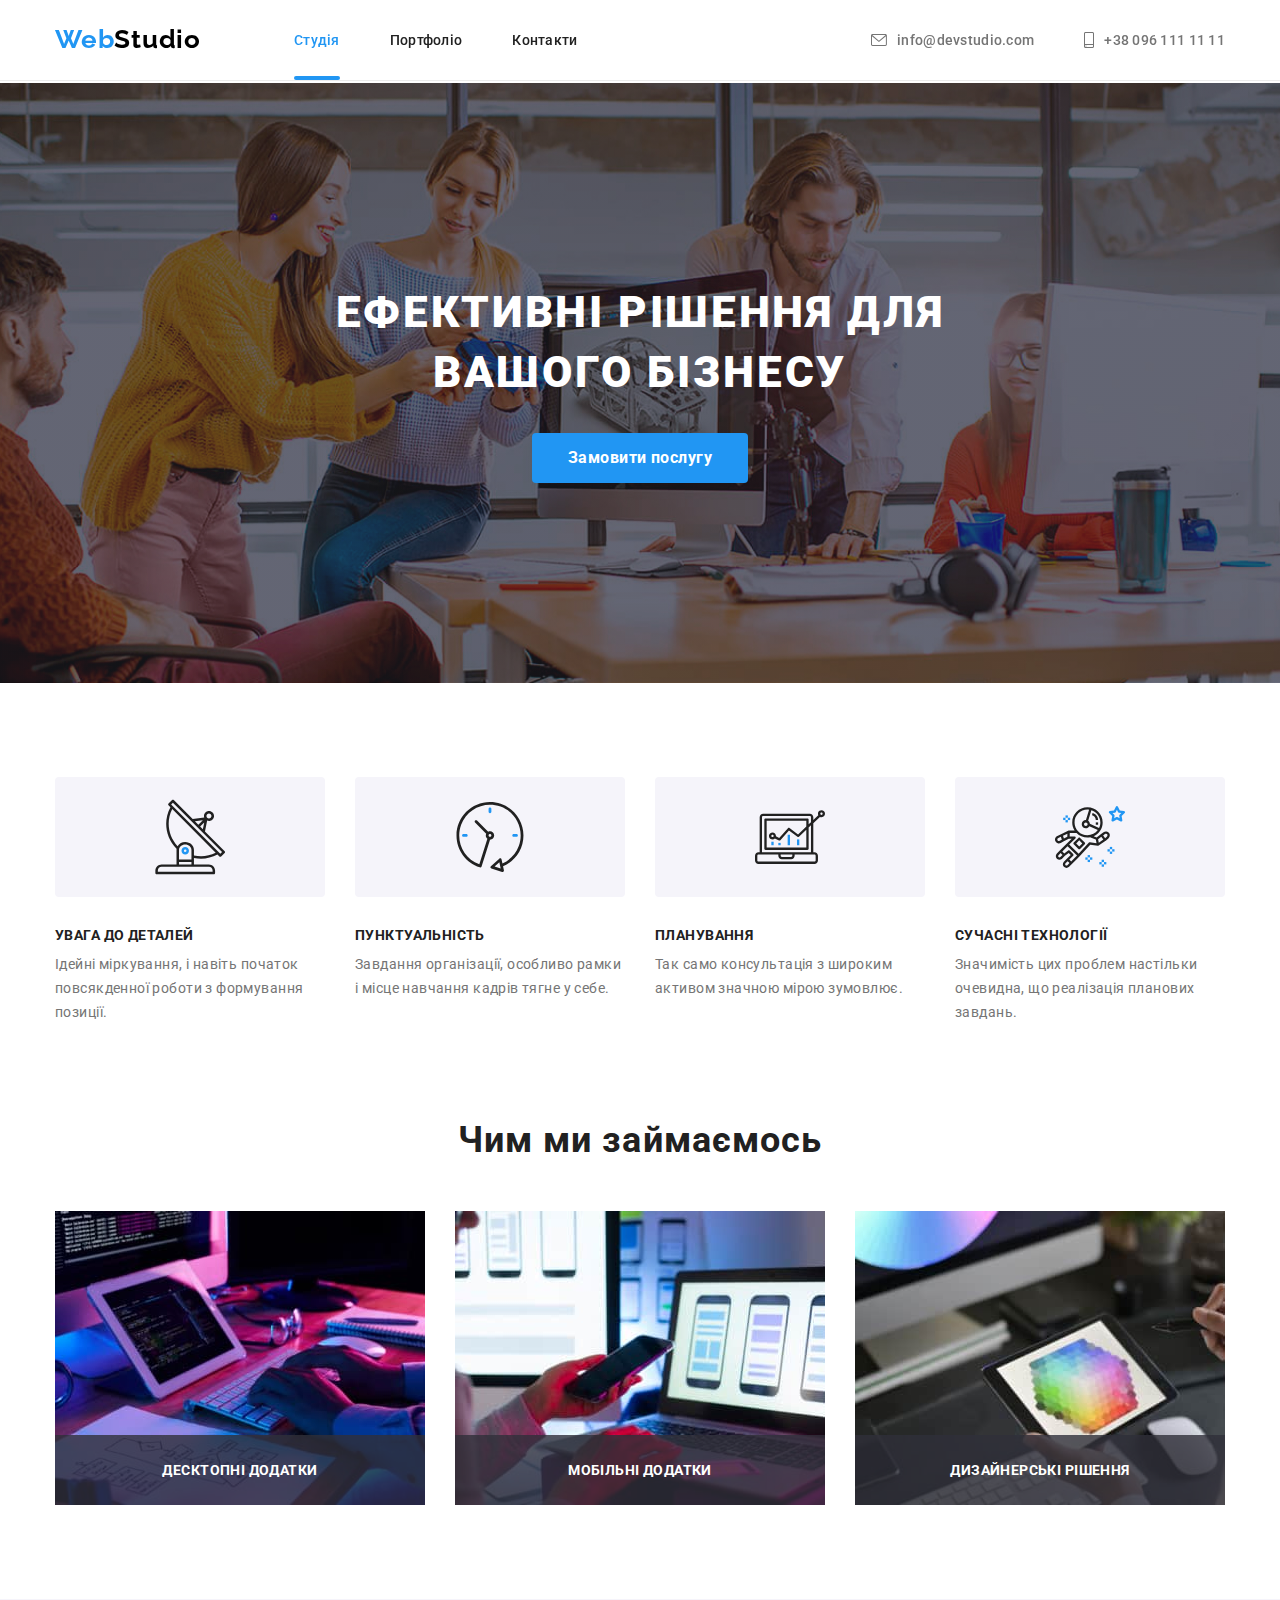
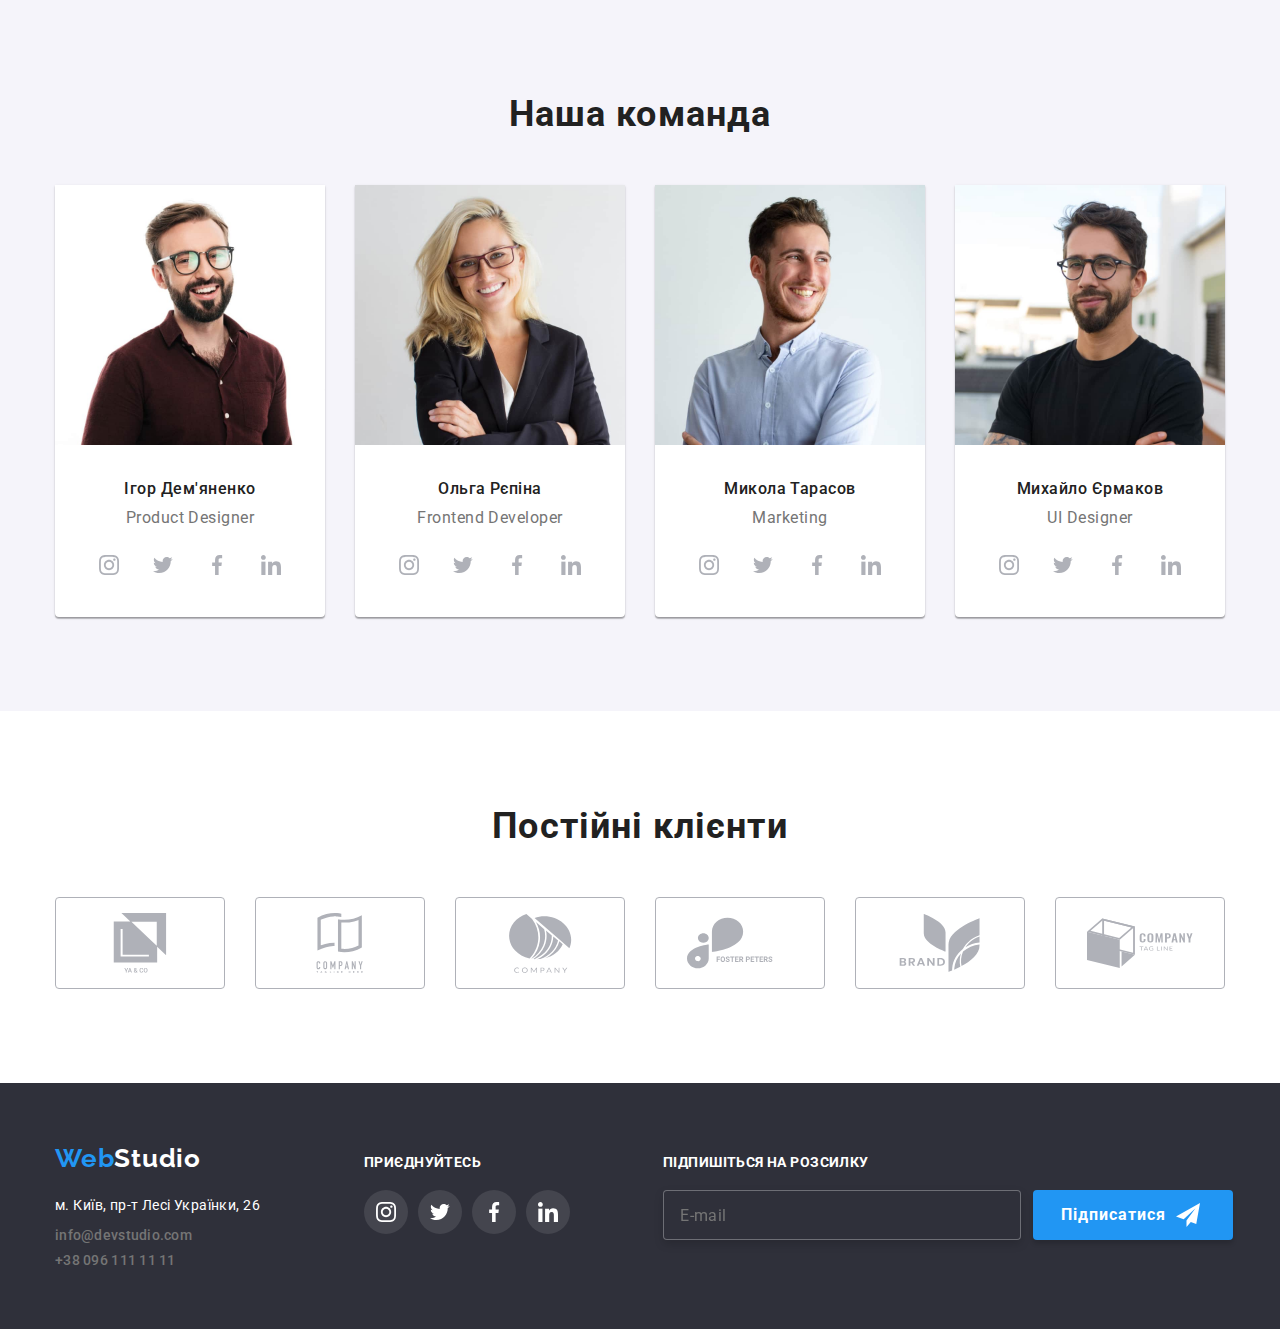
==== index.html @ fb77cdce "upd" ====
<!DOCTYPE html>
<html lang="en">
  <head>
    <meta charset="UTF-8" />
    <meta http-equiv="X-UA-Compatible" content="IE=edge" />
    <meta name="viewport" content="width=device-width, initial-scale=1.0" />
    <title>Студія</title>
    <link
      href="https://fonts.googleapis.com/css2?family=Raleway:wght@700&family=Roboto:wght@400;500;700;900&display=swap"
      rel="stylesheet"
    />
    <link
      rel="stylesheet"
      href="https://cdnjs.cloudflare.com/ajax/libs/modern-normalize/1.1.0/modern-normalize.min.css"
    />
    <link href="./css/main.min.css" rel="stylesheet" type="text/css" />
    <link href="./css/styles.css" rel="stylesheet" type="text/css" />
  </head>
  <body>
    <header class="head-border" data-header>
      <div class="container header">
        <nav class="nav ">
          <a href="" class="site-logo"
            >Web<span class="studio-header">Studio</span></a
          >
          <ul class="nav list">
            <li><a href="./index.html" class="link current">Студія</a></li>
            <li><a href="./portfolio.html" class="link">Портфоліо</a></li>
            <li><a href="" class="link">Контакти</a></li>
          </ul>
        </nav>
        <ul class="auth-nav">
          <li class="item">
            <a href="mailto:info@devstudio.com" class="contact top-contact"
              ><svg class="mail-icon">
                <use href="./images/symbol-defs.svg#icon-envelope"></use>
              </svg>
              <span contsct-text>info@devstudio.com</span>
            </a>
          </li>
          <li class="item">
            <a href="tel:+380961111111" class="contact top-contact">
              <svg class="tel-icon">
                <use href="./images/symbol-defs.svg#icon-smartphone"></use>
              </svg>
              <span class="contact-text">+38 096 111 11 11</span>
            </a>
          </li>
        </ul>
        <button
            class="menu-toggle js-open-menu"
            aria-label="Перемикач мобільного меню"
            aria-expanded="false"
            aria-controls="menu-container"
          >
            <svg width="40" height="40">
              <use
                class="mobile-menu"
                href="./images/icon.svg#menu-open-btn"
              ></use>
            </svg>
          </button>
      </div>
    </header>
    <main>
      <section class="hero section">
        <div>
          <h1 class="hero-title">Ефективні рішення для вашого бізнесу</h1>
          <div class="btn">
            <button type="button" class="hero-btn button" data-modal-open>
              Замовити послугу
            </button>
          </div>
        </div>
      </section>
      <section class="about section">
        <div class="container">
          <ul class="about-list list">
            <li class="li-width">
              <div class="work-div">
                <svg class="work-icon" width="70">
                  <use href="./images/symbol-defs.svg#icon-antenna"></use>
                </svg>
              </div>
              <h3 class="about-header">УВАГА ДО ДЕТАЛЕЙ</h3>
              <p>
                Ідейні міркування, і навіть початок повсякденної роботи з
                формування позиції.
              </p>
            </li>
            <li class="li-width">
              <div class="work-div">
                <svg class="work-icon" width="70">
                  <use href="./images/symbol-defs.svg#icon-clock-1"></use>
                </svg>
              </div>
              <h3 class="about-header">ПУНКТУАЛЬНІСТЬ</h3>
              <p>
                Завдання організації, особливо рамки і місце навчання кадрів
                тягне у себе.
              </p>
            </li>
            <li class="li-width">
              <div class="work-div">
                <svg class="work-icon" width="70">
                  <use href="./images/symbol-defs.svg#icon-diagram-1"></use>
                </svg>
              </div>
              <h3 class="about-header">ПЛАНУВАННЯ</h3>
              <p>
                Так само консультація з широким активом значною мірою зумовлює.
              </p>
            </li>
            <li class="li-width">
              <div class="work-div">
                <svg class="work-icon" width="70">
                  <use href="./images/symbol-defs.svg#icon-astronaut-1"></use>
                </svg>
              </div>
              <h3 class="about-header">СУЧАСНІ ТЕХНОЛОГІЇ</h3>
              <p>
                Значимість цих проблем настільки очевидна, що реалізація
                планових завдань.
              </p>
            </li>
          </ul>
        </div>
      </section>
      <section class=" section min-section ">
        <div class="container">
          <h2 class="work-header">Чим ми займаємось</h2>
          <ul class="work-list list">
            <li>
              <div class="image">
                <img
                  width="370px"
                  height="294px"
                  src="./images/img.jpg"
                  alt="ЧимЗаймаємось1"
                />

                <div class="image-text">
                  <p class="text-image">Десктопні додатки</p>
                </div>
              </div>
            </li>
            <li>
              <div class="image">
                <img
                  width="370px"
                  height="294px"
                  src="./images/img1.jpg"
                  alt="ЧимЗаймаємось2"
                />
                <div class="image-text">
                  <p class="text-image">Мобільні додатки</p>
                </div>
              </div>
            </li>
            <li>
              <div class="image">
                <img
                  width="370px"
                  height="294px"
                  src="./images/img2.jpg"
                  alt="Чимзаймаємось3"
                />
                <div class="image-text">
                  <p class="text-image">Дизайнерські рішення</p>
                </div>
              </div>
            </li>
          </ul>
        </div>
      </section>
      <section class="team section">
        <div class="container">
          <h2 class="work-header">Наша команда</h2>
          <ul class="team-list list">
            <li class="team-item">
              <img
                width="270px"
                height="260px"
                src="./images/img3.jpg"
                alt="Ігор Дем'яненко"
              />
              <div class="team-text">
                <h3 class="name-header">Ігор Дем'яненко</h3>
                <p>Product Designer</p>
                <ul class="social-list">
                  <li class="social-item">
                    <a
                      class="social-link link"
                      href="https://www.instagram.com"
                      target="_blank"
                      rel="nofollow noopener noreferrer"
                      aria-label="instagram icon"
                    >
                      <svg class="social-icon">
                        <use
                          href="./images/symbol-defs.svg#icon-instagram-2"
                        ></use>
                      </svg>
                    </a>
                  </li>
                  <li class="social-item">
                    <a
                      class="social-link link"
                      href="https://twitter.com"
                      target="_blank"
                      rel="nofollow noopener noreferrer"
                      aria-label="twitter icon"
                    >
                      <svg class="social-icon">
                        <use href="./images/symbol-defs.svg#icon-twitter"></use>
                      </svg>
                    </a>
                  </li>
                  <li class="social-item">
                    <a
                      class="social-link link"
                      href="https://www.facebook.com"
                      target="_blank"
                      rel="nofollow noopener noreferrer"
                      aria-label="facebook icon"
                    >
                      <svg class="social-icon">
                        <use
                          href="./images/symbol-defs.svg#icon-facebook-1"
                        ></use>
                      </svg>
                    </a>
                  </li>
                  <li class="social-item">
                    <a
                      class="social-link link"
                      href="https://www.linkedin.com"
                      target="_blank"
                      rel="nofollow noopener noreferrer"
                      aria-label="linkedin icon"
                    >
                      <svg class="social-icon">
                        <use
                          href="./images/symbol-defs.svg#icon-linkedin-1"
                        ></use>
                      </svg>
                    </a>
                  </li>
                </ul>
              </div>
            </li>
            <li class="team-item">
              <img
                width="270px"
                height="260px"
                src="./images/img4.jpg"
                alt="Ольга Рєпіна"
              />
              <div class="team-text">
                <h3 class="name-header">Ольга Рєпіна</h3>
                <p>Frontend Developer</p>
                <ul class="social-list">
                  <li class="social-item">
                    <a
                      class="social-link link"
                      href="https://www.instagram.com"
                      target="_blank"
                      rel="nofollow noopener noreferrer"
                      aria-label="instagram icon"
                    >
                      <svg class="social-icon">
                        <use
                          href="./images/symbol-defs.svg#icon-instagram-2"
                        ></use>
                      </svg>
                    </a>
                  </li>
                  <li class="social-item">
                    <a
                      class="social-link link"
                      href="https://twitter.com"
                      target="_blank"
                      rel="nofollow noopener noreferrer"
                      aria-label="twitter icon"
                    >
                      <svg class="social-icon">
                        <use href="./images/symbol-defs.svg#icon-twitter"></use>
                      </svg>
                    </a>
                  </li>
                  <li class="social-item">
                    <a
                      class="social-link link"
                      href="https://www.facebook.com"
                      target="_blank"
                      rel="nofollow noopener noreferrer"
                      aria-label="facebook icon"
                    >
                      <svg class="social-icon">
                        <use
                          href="./images/symbol-defs.svg#icon-facebook-1"
                        ></use>
                      </svg>
                    </a>
                  </li>
                  <li class="social-item">
                    <a
                      class="social-link link"
                      href="https://www.linkedin.com"
                      target="_blank"
                      rel="nofollow noopener noreferrer"
                      aria-label="linkedin icon"
                    >
                      <svg class="social-icon">
                        <use
                          href="./images/symbol-defs.svg#icon-linkedin-1"
                        ></use>
                      </svg>
                    </a>
                  </li>
                </ul>
              </div>
            </li>
            <li class="team-item">
              <img
                width="270px"
                height="260px"
                src="./images/img5.jpg"
                alt="Микола Тарасов"
              />
              <div class="team-text">
                <h3 class="name-header">Микола Тарасов</h3>
                <p>Marketing</p>
                <ul class="social-list">
                  <li class="social-item">
                    <a
                      class="social-link link"
                      href="https://www.instagram.com"
                      target="_blank"
                      rel="nofollow noopener noreferrer"
                      aria-label="instagram icon"
                    >
                      <svg class="social-icon">
                        <use
                          href="./images/symbol-defs.svg#icon-instagram-2"
                        ></use>
                      </svg>
                    </a>
                  </li>
                  <li class="social-item">
                    <a
                      class="social-link link"
                      href="https://twitter.com"
                      target="_blank"
                      rel="nofollow noopener noreferrer"
                      aria-label="twitter icon"
                    >
                      <svg class="social-icon">
                        <use href="./images/symbol-defs.svg#icon-twitter"></use>
                      </svg>
                    </a>
                  </li>
                  <li class="social-item">
                    <a
                      class="social-link link"
                      href="https://www.facebook.com"
                      target="_blank"
                      rel="nofollow noopener noreferrer"
                      aria-label="facebook icon"
                    >
                      <svg class="social-icon">
                        <use
                          href="./images/symbol-defs.svg#icon-facebook-1"
                        ></use>
                      </svg>
                    </a>
                  </li>
                  <li class="social-item">
                    <a
                      class="social-link link"
                      href="https://www.linkedin.com"
                      target="_blank"
                      rel="nofollow noopener noreferrer"
                      aria-label="linkedin icon"
                    >
                      <svg class="social-icon">
                        <use
                          href="./images/symbol-defs.svg#icon-linkedin-1"
                        ></use>
                      </svg>
                    </a>
                  </li>
                </ul>
              </div>
            </li>
            <li class="team-item">
              <img
                width="270px"
                height="260px"
                src="./images/img6.jpg"
                alt="Михайло Єрмаков"
              />
              <div class="team-text">
                <h3 class="name-header">Михайло Єрмаков</h3>
                <p>UI Designer</p>
                <ul class="social-list">
                  <li class="social-item">
                    <a
                      class="social-link link"
                      href="https://www.instagram.com"
                      target="_blank"
                      rel="nofollow noopener noreferrer"
                      aria-label="instagram icon"
                    >
                      <svg class="social-icon">
                        <use
                          href="./images/symbol-defs.svg#icon-instagram-2"
                        ></use>
                      </svg>
                    </a>
                  </li>
                  <li class="social-item">
                    <a
                      class="social-link link"
                      href="https://twitter.com"
                      target="_blank"
                      rel="nofollow noopener noreferrer"
                      aria-label="twitter icon"
                    >
                      <svg class="social-icon">
                        <use href="./images/symbol-defs.svg#icon-twitter"></use>
                      </svg>
                    </a>
                  </li>
                  <li class="social-item">
                    <a
                      class="social-link link"
                      href="https://www.facebook.com"
                      target="_blank"
                      rel="nofollow noopener noreferrer"
                      aria-label="facebook icon"
                    >
                      <svg class="social-icon">
                        <use
                          href="./images/symbol-defs.svg#icon-facebook-1"
                        ></use>
                      </svg>
                    </a>
                  </li>
                  <li class="social-item">
                    <a
                      class="social-link link"
                      href="https://www.linkedin.com"
                      target="_blank"
                      rel="nofollow noopener noreferrer"
                      aria-label="linkedin icon"
                    >
                      <svg class="social-icon">
                        <use
                          href="./images/symbol-defs.svg#icon-linkedin-1"
                        ></use>
                      </svg>
                    </a>
                  </li>
                </ul>
              </div>
            </li>
          </ul>
        </div>
      </section>
      <section class="section">
        <div class="container">
          <h3 class="client-header">Постійні клієнти</h3>
          <ul class="client-list list">
            <li class="client-item">
              <a class="client-link" href="">
                <svg class="client-icon">
                  <use href="./images/symbol-defs.svg#icon-company1"></use>
                </svg>
              </a>
            </li>
            <li class="client-item">
              <a class="client-link" href="">
                <svg class="client-icon">
                  <use href="./images/symbol-defs.svg#icon-company2"></use>
                </svg>
              </a>
            </li>
            <li class="client-item">
              <a class="client-link" href="">
                <svg class="client-icon">
                  <use href="./images/symbol-defs.svg#icon-company3"></use>
                </svg>
              </a>
            </li>
            <li class="client-item">
              <a class="client-link" href="">
                <svg class="client-icon">
                  <use href="./images/symbol-defs.svg#icon-company4"></use>
                </svg>
              </a>
            </li>
            <li class="client-item">
              <a class="client-link" href="">
                <svg class="client-icon">
                  <use href="./images/symbol-defs.svg#icon-company5"></use>
                </svg>
              </a>
            </li>
            <li class="client-item">
              <a class="client-link" href="">
                <svg class="client-icon">
                  <use href="./images/symbol-defs.svg#icon-company6"></use>
                </svg>
              </a>
            </li>
          </ul>
        </div>
      </section>
    </main>
    <footer class="footer">
      <div class="container footer-divs">
        <div class="div1">
          <a href="" class="logo-footer site-logo"
            >Web<span class="studio-footer">Studio</span></a
          >
          <address class="addres-fotter address">
            м. Київ, пр-т Лесі Українки, 26
          </address>
          <a
            href="mailto:info@devstudio.com"
            class="mail contact-footer contact"
            >info@devstudio.com</a
          >
          <a href="tel:+380961111111" class="contact-footer contact"
            >+38 096 111 11 11</a
          >
        </div>
        <div class="div2">
          <h4 class="footer-header">Приєднуйтесь</h4>
          <ul class="social-list">
            <li class="social-item">
              <a
                class="social-link foot-link link"
                href="https://www.instagram.com"
                target="_blank"
                rel="nofollow noopener noreferrer"
                aria-label="instagram icon"
              >
                <svg class="social-icon foot-icon">
                  <use href="./images/symbol-defs.svg#icon-instagram-2"></use>
                </svg>
              </a>
            </li>
            <li class="social-item">
              <a
                class="social-link foot-link link"
                href="https://twitter.com"
                target="_blank"
                rel="nofollow noopener noreferrer"
                aria-label="twitter icon"
              >
                <svg class="social-icon foot-icon">
                  <use href="./images/symbol-defs.svg#icon-twitter"></use>
                </svg>
              </a>
            </li>
            <li class="social-item">
              <a
                class="social-link foot-link link"
                href="https://www.facebook.com"
                target="_blank"
                rel="nofollow noopener noreferrer"
                aria-label="facebook icon"
              >
                <svg class="social-icon foot-icon">
                  <use href="./images/symbol-defs.svg#icon-facebook-1"></use>
                </svg>
              </a>
            </li>
            <li class="social-item">
              <a
                class="social-link foot-link link"
                href="https://www.linkedin.com"
                target="_blank"
                rel="nofollow noopener noreferrer"
                aria-label="linkedin icon"
              >
                <svg class="social-icon foot-icon">
                  <use href="./images/symbol-defs.svg#icon-linkedin-1"></use>
                </svg>
              </a>
            </li>
          </ul>
        </div>
        <div class="subscribe">
          <h4 class="form-header">Підпишіться на розсилку</h4>
          <form class="form">
            <input type="text" class="input-footer" placeholder="E-mail" />
            <button type="submit" class="btn-submit">
              Підписатися
              <svg class="telegram" width="24" height="24">
                <use href="./images/symbol-defs.svg#icon-telegram"></use>
              </svg>
            </button>
          </form>
        </div>
      </div>
    </footer>
    <div class="backdrop is-hidden" data-modal>
      <div class="modal">
        <button class="button-close" data-modal-close>
          <svg class="icon-close" width="11" height="11">
            <use href="./images/symbol-defs.svg#icon-close-button"></use>
          </svg>
        </button>
        <p class="modal-title">Залиште свої дані, ми вам передзвонимо</p>
        <form class="modal-form">
          <div class="form-group">
            <label class="form-field">
              <span class="modal-span">Ім'я</span>
              <input type="name" class="form-input" />

              <svg class="modal-svg" width="12" height="12">
                <use href="./images/symbol-defs.svg#icon-name"></use>
              </svg>
            </label>
            <label class="form-field">
              <span class="modal-span">Телефон</span>
              <input class="form-input" type="tel" />

              <svg class="modal-svg" width="13" height="13">
                <use href="./images/symbol-defs.svg#icon-telephone"></use>
              </svg>
            </label>
            <label class="form-field">
              <span class="modal-span">Пошта</span>
              <input class="form-input" type="email" />

              <svg class="modal-svg" width="15" height="12">
                <use href="./images/symbol-defs.svg#icon-modal-mail"></use>
              </svg>
            </label>
            <label class="form-field" for="comment"
              ><span class="modal-span">Коментар</span></label
            >
            <textarea
              class="form-field-area"
              name="comment"
              id="comment"
              cols="30"
              rows="5"
              placeholder="Введіть текст"
            ></textarea>
          </div>

          <label class="checkbox" for="checkbox">
            <input
              class="form-checkbox"
              type="checkbox"
              name=""
              id="checkbox"
            />
            <svg class="form-checkbox-icon" width="16" height="15">
              <use
                class="unchecked"
                href="./images/symbol-defs.svg#icon-unchecked"
              ></use>
              <use
                class="checked"
                href="./images/symbol-defs.svg#icon-icon-check"
              ></use>
            </svg>

            <span class="form-input-text"
              >Погоджуюся з розсилкою та приймаю
              <a class="modal-link" href="">Умови договору</a></span
            ></label
          >

          <button class="button modal-btn" type="submit">Відправити</button>
        </form>
      </div>
      <div class="menu-container js-menu-container" id="menu-container">
        <button class="menu-toggle js-close-menu">
          <svg width="40" height="40">
            <use
              class="icon-cross"
              href="./images/icon.svg#menu-close-btn"
            ></use>
          </svg>
        </button>
        <div class="mob-menu-top">
          <ul class="mob-nav">
            <li class="mob-nav__item">
              <a
                href="./index.html"
                class="mob-nav__link mob-nav__link--current"
                >Студія
              </a>
            </li>
            <li class="mob-nav__item">
              <a href="./portfolio.html" class="mob-nav__link">Портфоліо</a>
            </li>
            <li class="mob-nav__item">
              <a href="" class="mob-nav__link">Контакти</a>
            </li>
          </ul>
        </div>
        <div class="mob-menu-bottom">
          <ul class="mob-contacts">
            <li class="mob-contacts__item">
              <a
                href="tel:+380961111111"
                class="mob-contacts__link mob-contacts__link--tel"
                >+38 096 111 11 11</a
              >
            </li>
            <li class="mob-contacts__item">
              <a
                href="mailto:info@devstudio.com"
                class="mob-contacts__link mob-contacts__link--email"
              >
                info@devstudio.com</a
              >
            </li>
          </ul>
          <ul class="mob-soc-list list">
            <li class="mob-soc-list__item">
              <a href="" class="mob-soc-list__link">Instagram</a>
            </li>
            <li class="mob-soc-list__item">
              <a href="" class="mob-soc-list__link">Twitter</a>
            </li>
            <li class="mob-soc-list__item">
              <a href="" class="mob-soc-list__link">Facebook</a>
            </li>
            <li class="mob-soc-list__item">
              <a href="" class="mob-soc-list__link">LinkedІn</a>
            </li>
          </ul>
        </div>
    </div>
    <script src="./js/mobile-menu.js"></script>
    <script src="./js/modal.js"></script>
    <script src="./js/header-scroll.js"></script>
  </body>
</html>
---- css/main.min.css ----
:root{--primary-text-color: #757575;--title-text-color: #212121;--accent-color: #2196f3;--primary-white-color: #ffffff;--secondary-bg-color: #f5f4fa}.no-transparency{background-color:rgba(47,48,58,.4);-webkit-backdrop-filter:blur(4px);backdrop-filter:blur(4px)}body{background-color:var(--primary-white-color);color:var(--primary-text-color);font-family:"Roboto","Arial",sans-serif;padding-top:83px}h1,h2,h3,h4,h5,h6,p{margin:0px}a{text-decoration:none}.list{list-style:none}h1{margin-top:0px}h2{color:var(--title-text-color);font-size:36px;line-height:1.17;text-align:center;letter-spacing:.03em}h3{color:var(--title-text-color);font-weight:700}ul{margin:0;padding:0;list-style:none}.li-width{width:270px}.container{margin-left:auto;margin-right:auto;padding-left:15px;padding-right:15px}@media screen and (min-width: 480px){.container{width:480px}}@media screen and (min-width: 768px){.container{width:768px}}@media screen and (min-width: 1200px){.container{width:1200px}}.section{padding-top:60px;padding-bottom:6px}@media screen and (min-width: 1200px){.section{padding-top:94px;padding-bottom:94px}}@media screen and (max-width: 767.8px){.min-section{display:none}}.button{cursor:pointer;font-weight:500;font-size:16px;line-height:1.63;text-align:center;letter-spacing:.03em;padding-left:22px;padding-right:22px;min-height:38px;border:0px;border-radius:4px;transition-property:background-color,color,box-shadow;transition-duration:250ms;transition-timing-function:cubic-bezier(0.4, 0, 0.2, 1)}.button:hover{font-weight:500;font-size:16px;line-height:1.83;text-align:center;letter-spacing:.03em;background-color:var(--accent-color);color:var(--primary-white-color);box-shadow:0px 4px 4px rgba(0,0,0,.15);border-radius:4px}.button:active{font-weight:500;font-size:16px;line-height:1.83;text-align:center;letter-spacing:.03em;background-color:var(--accent-color);color:var(--primary-white-color);box-shadow:0px 4px 4px rgba(0,0,0,.15);border-radius:4px}.btn-title{margin-left:32px;margin-right:32px}.btn-submit{border:none;margin-left:12px;width:200px;height:50px;background:#2196f3;box-shadow:0px 4px 4px rgba(0,0,0,.15);border-radius:4px;font-weight:700;font-size:16px;line-height:30px;display:flex;align-items:center;text-align:center;letter-spacing:.06em;color:#fff;padding-left:28px;cursor:pointer}.button-close{border:1px solid rgba(0,0,0,.1);background:#fff;border-radius:50%;width:30px;height:30px;margin-left:490px;margin-top:8px}.button-close:hover{fill:#2196f3;cursor:pointer}.button-close:focus{fill:#2196f3;cursor:pointer}.btn-section{margin-bottom:50px;padding-bottom:0px}.btn-size{margin-left:22px;margin-right:22px}.btn{text-align:center}.hover-btn:hover{box-shadow:0px 3px 1px rgba(0,0,0,.1),0px 1px 2px rgba(0,0,0,.08),0px 2px 2px rgba(0,0,0,.12)}.hover-btn:focus{box-shadow:0px 3px 1px rgba(0,0,0,.1),0px 1px 2px rgba(0,0,0,.08),0px 2px 2px rgba(0,0,0,.12)}.hero-title{color:var(--primary-white-color);font-weight:900;font-size:44px;line-height:1.36;text-align:center;letter-spacing:.06em;text-transform:uppercase;width:696px;margin-left:auto;margin-right:auto;margin-bottom:30px}.hero{background-color:#2f303a}.hero button{color:var(--primary-white-color);background-color:var(--accent-color);font-weight:700}.hero .button{font-weight:700}.hero-btn{padding-top:10px;padding-bottom:10px;padding-left:32px;padding-right:32px;min-width:216px;min-height:50px}.hero{padding-top:200px;padding-bottom:200px}.hero{background-image:linear-gradient(to right, rgba(47, 48, 58, 0.4), rgba(47, 48, 58, 0.4)),url("../images/herobackground.jpg");max-width:1600px;background-position:center;background-repeat:no-repeat;background-size:cover;margin-left:auto;margin-right:auto}.header{display:flex;align-items:center}.studio-header{color:#000}.name-header{margin-bottom:10px}.head-border{border-bottom:1px solid #ececec}.mail-icon{width:16px;height:12px;fill:#757575;margin-right:10px;transition-property:background-color;transition-duration:250ms;transition-timing-function:cubic-bezier(0.4, 0, 0.2, 1)}.tel-icon{width:10px;height:16px;fill:#757575;margin-right:10px;transition-property:background-color;transition-duration:250ms;transition-timing-function:cubic-bezier(0.4, 0, 0.2, 1);transition-property:background-color;transition-duration:250ms;transition-timing-function:cubic-bezier(0.4, 0, 0.2, 1)}.head-border{position:fixed;width:100%;top:0;z-index:10}.site-logo{color:var(--accent-color);font-family:"Raleway";font-weight:700;font-size:26px;line-height:1.2;letter-spacing:.03em;display:block;margin-right:93px}.logo-footer{margin-bottom:20px}.nav{font-weight:500;font-size:14px;line-height:1.15;letter-spacing:.02em;display:flex;align-items:center}.nav li{margin-right:50px}.nav li:last-child{margin-right:0}.nav .link{display:none}@media screen and (min-width: 768px){.nav .link{color:var(--title-text-color);display:block;padding-top:32px;padding-bottom:32px;position:relative;transition-property:background-color;transition-duration:250ms;transition-timing-function:cubic-bezier(0.4, 0, 0.2, 1)}}.nav .link:hover{color:var(--accent-color)}.nav .link:focus{color:var(--accent-color)}.nav .link.current{color:#2196f3}.nav .link.current::after{content:"";display:block;width:100%;height:4px;border-radius:2px;background-color:#2196f3;position:absolute;bottom:0;left:0}.auth-nav{display:none}@media screen and (min-width: 768px){.auth-nav{display:flex;margin-left:auto}}.auth-nav .item+.item{margin-left:50px}.contact-footer{font-size:14px;line-height:1.71;letter-spacing:.03em;color:rgba(255,255,255,.6)}.contact:hover{color:var(--accent-color)}.contact:focus{color:var(--accent-color)}.address{color:var(--primary-white-color);font-style:normal;font-size:14px;line-height:1.71;letter-spacing:.03em}.contact{color:var(--primary-text-color);font-weight:500;font-size:14px;line-height:1.15;letter-spacing:.02em;transition-property:background-color;transition-duration:250ms;transition-timing-function:cubic-bezier(0.4, 0, 0.2, 1)}.contact:hover{color:var(--accent-color)}.contact:focus{color:var(--accent-color)}.contact:hover .tel-icon{fill:#2196f3}.contact:hover .mail-icon{fill:#2196f3}.contact:focus .tel-icon{fill:#2196f3}.contact:focus .mail-icon{fill:#2196f3}.addres-fotter{margin-bottom:9px}.contact-footer{display:flex;flex-wrap:wrap}.mail{margin-bottom:9px}.top-contact{display:flex;align-items:center}.about h3{font-size:14px;line-height:1.15;letter-spacing:.03em;text-transform:uppercase}.about-header{margin-bottom:10px;margin-top:30px}.about p{font-size:14px;line-height:1.71;letter-spacing:.03em}.about{padding-bottom:0px}.about-list{display:flex;gap:30px}@media screen and (max-width: 767.8px){.about-list{display:inline}}.team{background-color:#f5f4fa}.team h3{font-weight:500;font-size:16px;line-height:1.19;text-align:center;letter-spacing:.03em}.team p{font-size:16px;line-height:19px;text-align:center;letter-spacing:.03em}.team-text{padding-top:30px;padding-bottom:30px}.team-item{background-color:#fff;box-shadow:0px 1px 3px rgba(0,0,0,.12),0px 1px 1px rgba(0,0,0,.14),0px 2px 1px rgba(0,0,0,.2);border-radius:0px 0px 4px 4px}.team-list{display:flex;gap:30px}.work-header{margin-top:0px;margin-bottom:50px}.work-list{display:flex;gap:30px}.studio-work{border-top:none;border:1px solid #eee;width:370px}.work-div{width:270px;height:120px;background-color:#f5f4fa;display:flex;align-items:center;justify-content:center;border-radius:4px}.portfolio p{color:var(--primary-text-color);font-size:16px;line-height:1.88;letter-spacing:.03em}.portfolio-section{padding-top:94px}.portfolio-text{color:#757575;font-weight:400;font-size:16px;line-height:30px;letter-spacing:.03em}.portfolio-title{font-size:18px;line-height:36px;letter-spacing:.06em}.portfolio-list{display:flex;flex-wrap:wrap}.portfolio-list .portfolio-title{text-align:left}.port-name{padding-top:20px;padding-bottom:20px;padding-left:24px;padding-right:24px}.port-btn{display:flex;align-items:center;justify-content:center;margin-bottom:50px}.port-btn li:not(:last-child){margin-right:8px}.port-flex{margin-right:30px}.port-flex:nth-child(3n){margin-right:0}.port-flex{border-top:none;border:1px solid #eee;width:370px;transition-property:background-color;transition-duration:250ms;transition-timing-function:cubic-bezier(0.4, 0, 0.2, 1)}.port-flex:hover{box-shadow:0px 1px 1px rgba(0,0,0,.12),0px 4px 4px rgba(0,0,0,.06),1px 4px 6px rgba(0,0,0,.16)}.port-flex:focus{box-shadow:0px 1px 1px rgba(0,0,0,.12),0px 4px 4px rgba(0,0,0,.06),1px 4px 6px rgba(0,0,0,.16)}.port-flex:nth-child(-n+6){margin-bottom:30px}.list .port-btn{margin-bottom:50px}.social-list{display:flex;justify-content:center;gap:10px;margin-top:16px}.social-link{width:44px;height:44px;background-color:#fff;border-radius:50%;display:flex;align-items:center;justify-content:center;transition-property:background-color,fill,color;transition-duration:250ms;transition-timing-function:cubic-bezier(0.4, 0, 0.2, 1)}.social-link:hover,.social-link:focus{background-color:#2196f3}.social-icon{width:20px;height:20px;fill:#afb1b8}.social-link:hover .social-icon{fill:#fff}.social-link:focus .social-icon{fill:#fff}.backdrop{position:fixed;top:0;left:0;background-color:rgba(0,0,0,.2);width:100%;height:100%;transition-property:all;transition-duration:250ms;transition-timing-function:cubic-bezier(0.4, 0, 0.2, 1)}.backdrop.is-hidden{opacity:0;pointer-events:none;z-index:100;visibility:hidden}.modal{position:absolute;width:528px;height:581px;top:50%;left:50%;transform:translate(-50%, -50%);background:#fff;box-shadow:0px 1px 3px rgba(0,0,0,.12),0px 1px 1px rgba(0,0,0,.14),0px 2px 1px rgba(0,0,0,.2);border-radius:4px;transition:transform 300ms ease-in-out}.backdrop.is-hidden .modal{transform:translate(-50%, -70%)}.modal-btn{background:#2196f3;box-shadow:0px 4px 4px rgba(0,0,0,.15);border-radius:4px;width:200px;height:50px;display:block;margin:0 auto;color:#fff;margin-top:30px;margin-bottom:40px}.modal-span{display:block;font-weight:400;font-size:12px;line-height:14px;letter-spacing:.01em;color:#757575}.modal-span{margin-bottom:4px;margin-left:41px;margin-top:10px}.modal-svg{position:absolute;bottom:14px;left:56px}.modal-link{font-weight:400;font-size:14px;line-height:24px;letter-spacing:.03em;color:#2196f3;text-decoration:underline}.modal-title{text-align:center;font-weight:700;font-size:20px;line-height:23px;text-align:center;letter-spacing:.03em;color:#212121;margin-top:2px}.form-checkbox{-webkit-appearance:none;-moz-appearance:none;appearance:none}.form-input-text{-webkit-user-select:none;-moz-user-select:none;-ms-user-select:none;user-select:none;margin-left:8px}.form-checkbox-icon .unchecked{opacity:1;transition:250ms}.form-checkbox:checked+.form-checkbox-icon .unchecked{opacity:0}.form-checkbox-icon .checked{opacity:0;transition:250ms}.form-checkbox:checked+.form-checkbox-icon .checked{opacity:1}.form-group{display:flex;flex-wrap:wrap}.form-field{width:448px;position:relative}.form-input{width:448px;height:40px;border:1px solid rgba(33,33,33,.2);border-radius:4px;margin-left:41px;outline:none}.form-input:focus{border:1px solid #2196f3;border-radius:4px;border-color:#2196f3;transition-duration:250ms;transition-timing-function:cubic-bezier(0.4, 0, 0.2, 1)}.form-field-area{width:448px;border:1px solid rgba(33,33,33,.2);border-radius:4px;margin-left:41px;height:120px;margin-bottom:20px;resize:none;outline:none;padding-left:16px;padding-right:16px;padding-top:12px;padding-bottom:12px}.form-field-area::-moz-placeholder{font-weight:400;font-size:12px;line-height:14px;letter-spacing:.01em;color:rgba(117,117,117,.5)}.form-field-area:-ms-input-placeholder{font-weight:400;font-size:12px;line-height:14px;letter-spacing:.01em;color:rgba(117,117,117,.5)}.form-field-area::placeholder{font-weight:400;font-size:12px;line-height:14px;letter-spacing:.01em;color:rgba(117,117,117,.5)}.form-field-area:focus{border:1px solid #2196f3;border-radius:4px;transition-duration:250ms;transition-timing-function:cubic-bezier(0.4, 0, 0.2, 1)}.checkbox{display:flex;align-items:center;justify-content:center;margin-bottom:30px}.form-input{padding-left:42px}input{outline:none}.form-input:focus+.modal-svg{fill:#2196f3;transition-duration:250ms;transition-timing-function:cubic-bezier(0.4, 0, 0.2, 1)}.form-input-text{font-weight:400;font-size:14px;line-height:24px;letter-spacing:.03em;color:#757575}.form-header{font-weight:700;font-size:14px;line-height:16px;letter-spacing:.03em;text-transform:uppercase;color:#fff}.form{display:flex;align-items:flex-end}.client-icon{width:106px;height:60px;transition-property:background-color;transition-duration:250ms;transition-timing-function:cubic-bezier(0.4, 0, 0.2, 1)}.client-header{text-align:center;font-weight:700;font-size:36px;line-height:42px;text-align:center;letter-spacing:.03em;margin-left:auto;margin-right:auto;margin-bottom:50px}.client-list{display:flex;align-items:center;justify-content:center;gap:30px}.client-link{display:flex;align-items:center;justify-content:center;border:1px solid #afb1b8;border-radius:4px;color:#afb1b8;width:170px;height:92px;justify-content:center;align-items:center;transition-property:color;transition-duration:250ms;transition-timing-function:cubic-bezier(0.4, 0, 0.2, 1)}.client-link:hover,.client-link:focus{border-color:#2196f3;color:#2196f3}.client-icon{fill:currentColor}.footer{background-color:#2f303a}.studio-footer{color:var(--primary-white-color)}.footer{padding-top:60px;padding-bottom:60px;display:flex}.footer-header{font-weight:700;font-size:14px;line-height:16px;letter-spacing:.03em;text-transform:uppercase;color:#fff;margin-bottom:20px}.footer-divs{display:flex;align-items:baseline}.div1{margin-right:70px}.foot-link{background-color:rgba(255,255,255,.1)}.foot-icon{fill:#fff}.menu-toggle{min-height:40px;min-width:40px;display:flex;align-items:center;justify-content:center;margin-left:auto;padding:0;background-color:rgba(0,0,0,0);border:none;border-radius:50%;outline:none;cursor:pointer}@media(min-width: 768px){.menu-toggle{display:none}}.menu-toggle:hover,.menu-toggle:focus{background-color:rgba(0,0,0,.1)}.menu-container{position:fixed;top:0;left:0;display:flex;flex-direction:column;width:100vw;height:100vh;padding:32px;color:#fff;transform:translateX(100%);transition:transform 250ms ease-in-out}.menu-container.is-open{transform:translateX(0)}.menu-toggle{color:#fff}.menu-container .menu-toggle{position:absolute;top:16px;right:16px}.menu-toggle-icon{fill:currentColor}.mobile-menu{padding:0;margin-bottom:auto;list-style:none}.mobile-menu .link{display:block;padding:10px;color:#fff;text-decoration:none}/*# sourceMappingURL=main.min.css.map */
---- css/styles.css ----
.link {
  position: relative;
}
.head-border {
  position: fixed;
  width: 100%;
  top: 0;
  z-index: 10;
}

.image {
  position: relative;
  height: 294px;
  transition-property: background-color;
  transition-duration: 250ms;
  transition-timing-function: cubic-bezier(0.4, 0, 0.2, 1);
}
.image-text {
  position: absolute;
  bottom: 0;
  left: 0;
  width: 100%;
  background: rgba(47, 48, 58, 0.8);
  font-weight: 700;
  font-size: 14px;
  line-height: 16px;
  text-align: center;
  letter-spacing: 0.03em;
  text-transform: uppercase;

  color: #ffffff;
  height: 70px;
}
.text-image {
  padding-top: 27px;
}
.animation {
  position: relative;
  overflow: hidden;
  height: 294px;
}
.studio-text {
  display: none;
  position: absolute;
  top: +294px;
  left: 0;
  font-weight: 400;
  font-size: 18px;
  line-height: 28px;
  letter-spacing: 0.03em;

  color: #ffffff;
  padding-top: 63px;
  padding-left: 24px;
  padding-right: 24px;

  display: block;
  background: rgba(33, 150, 243, 0.9);
  height: 294px;
  width: 370px;
  transition-property: all;
  transition-duration: 250ms;
  transition-timing-function: cubic-bezier(0.4, 0, 0.2, 1);
}
.img-hover:hover .studio-text {
  display: block;
  background: rgba(33, 150, 243, 0.9);
  height: 294px;
  width: 370px;
  transform: translateY(-294px);
}




.icon-close {
  color: #000000;
}

.input-footer {
  width: 358px;
  height: 50px;
  background-color: #2f303a;
  color: rgba(255, 255, 255, 0.6);
  border: 1px solid rgba(255, 255, 255, 0.3);
  filter: drop-shadow(0px 4px 4px rgba(0, 0, 0, 0.15));
  border-radius: 4px;
  font-weight: 400;
  font-size: 16px;
  line-height: 20px;
  display: flex;
  align-items: center;
  letter-spacing: 0.03em;
  margin-top: 20px;
  padding-left: 16px;
}


.subscribe {
  margin-left: 93px;
}

.telegram {
  margin-left: 10px;
  color: #ffffff;
  width: 24px;
  height: 24px;
}
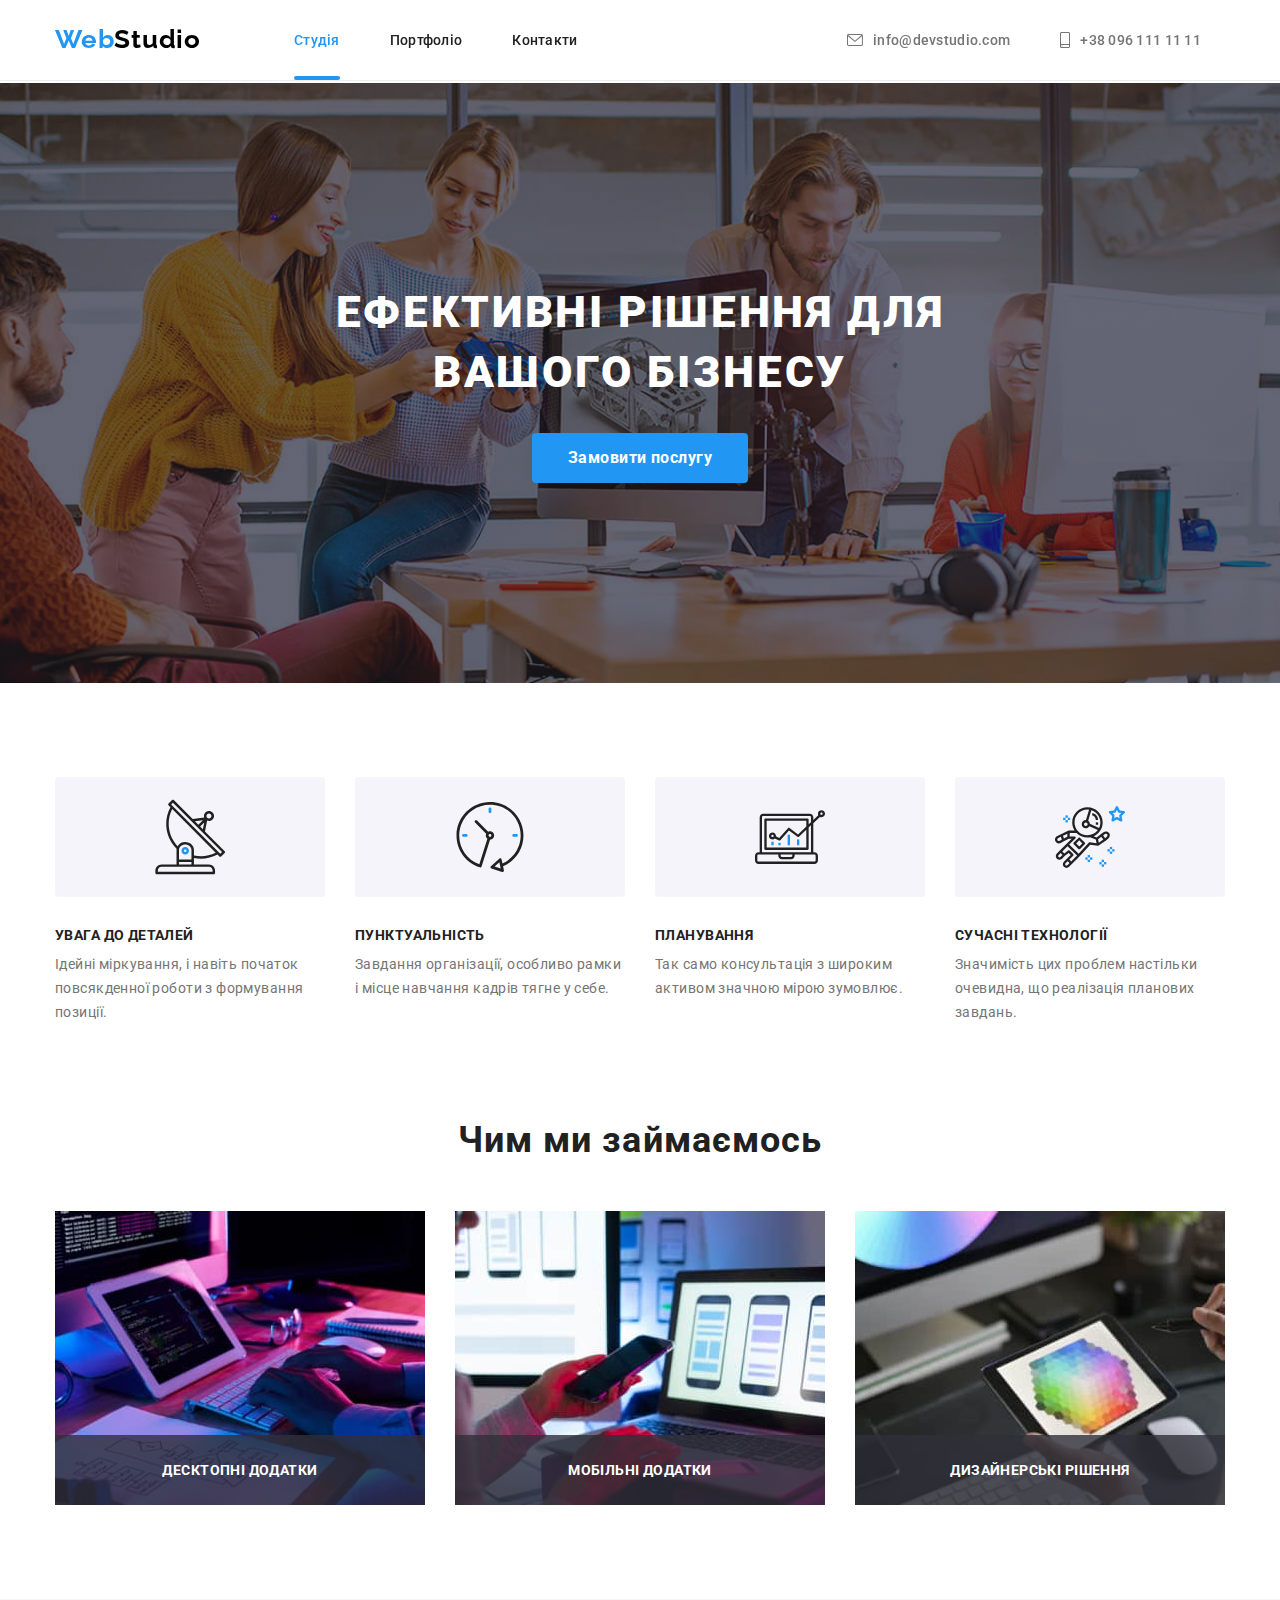
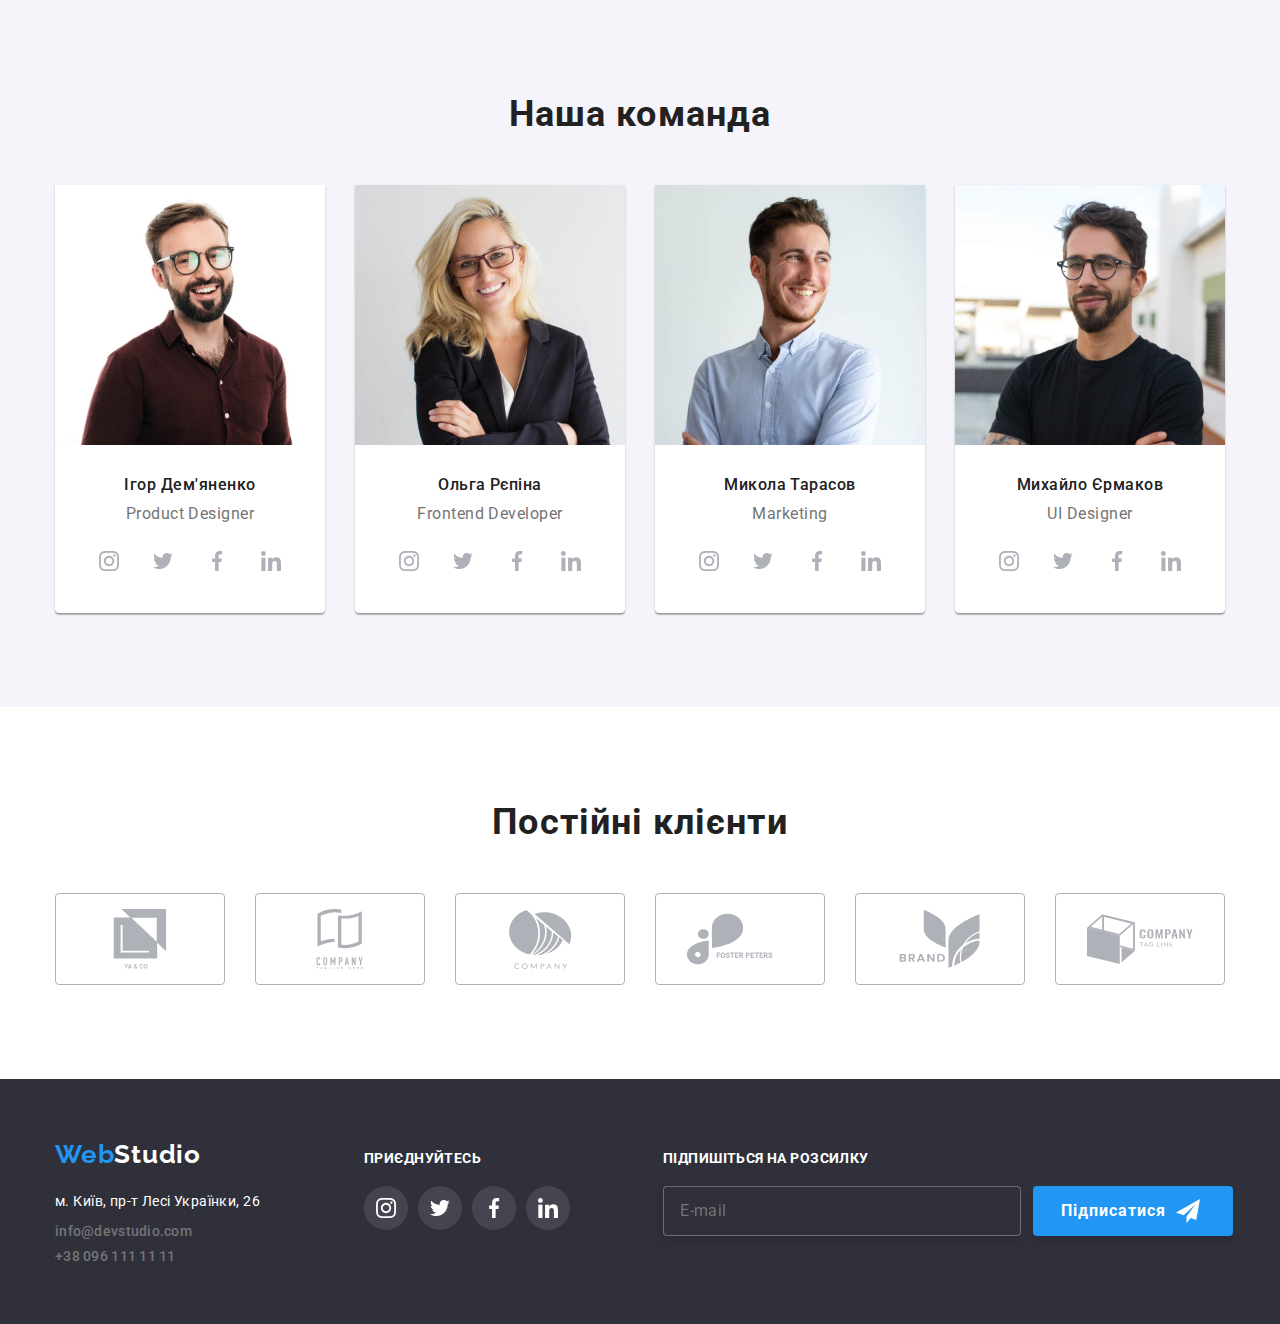
==== commit 64837583: "гзв" ====
--- a/index.html
+++ b/index.html
@@ -47,19 +47,11 @@
             </a>
           </li>
         </ul>
-        <button
-            class="menu-toggle js-open-menu"
-            aria-label="Перемикач мобільного меню"
-            aria-expanded="false"
-            aria-controls="menu-container"
-          >
-            <svg width="40" height="40">
-              <use
-                class="mobile-menu"
-                href="./images/icon.svg#menu-open-btn"
-              ></use>
-            </svg>
-          </button>
+        <button class="menu-toggle js-open-menu" aria-expanded="false" aria-controls="mobile-menu">
+          <svg width="24" height="24">
+            <use href="./images/icons.svg#icon-menu_24px"></use>
+          </svg>
+        </button>
       </div>
     </header>
     <main>
@@ -681,65 +673,48 @@
           <button class="button modal-btn" type="submit">Відправити</button>
         </form>
       </div>
-      <div class="menu-container js-menu-container" id="menu-container">
-        <button class="menu-toggle js-close-menu">
-          <svg width="40" height="40">
-            <use
-              class="icon-cross"
-              href="./images/icon.svg#menu-close-btn"
-            ></use>
-          </svg>
-        </button>
-        <div class="mob-menu-top">
-          <ul class="mob-nav">
-            <li class="mob-nav__item">
-              <a
-                href="./index.html"
-                class="mob-nav__link mob-nav__link--current"
-                >Студія
-              </a>
-            </li>
-            <li class="mob-nav__item">
-              <a href="./portfolio.html" class="mob-nav__link">Портфоліо</a>
-            </li>
-            <li class="mob-nav__item">
-              <a href="" class="mob-nav__link">Контакти</a>
-            </li>
-          </ul>
-        </div>
-        <div class="mob-menu-bottom">
-          <ul class="mob-contacts">
-            <li class="mob-contacts__item">
-              <a
-                href="tel:+380961111111"
-                class="mob-contacts__link mob-contacts__link--tel"
-                >+38 096 111 11 11</a
-              >
-            </li>
-            <li class="mob-contacts__item">
-              <a
-                href="mailto:info@devstudio.com"
-                class="mob-contacts__link mob-contacts__link--email"
-              >
-                info@devstudio.com</a
-              >
-            </li>
-          </ul>
-          <ul class="mob-soc-list list">
-            <li class="mob-soc-list__item">
-              <a href="" class="mob-soc-list__link">Instagram</a>
-            </li>
-            <li class="mob-soc-list__item">
-              <a href="" class="mob-soc-list__link">Twitter</a>
-            </li>
-            <li class="mob-soc-list__item">
-              <a href="" class="mob-soc-list__link">Facebook</a>
-            </li>
-            <li class="mob-soc-list__item">
-              <a href="" class="mob-soc-list__link">LinkedІn</a>
-            </li>
-          </ul>
-        </div>
+       <!-- Mobile menu  -->
+  <div class="menu-container js-menu-container" id="mobile-menu">
+    <button class="menu-toggle js-close-menu">
+      <svg width="24" height="24" class="menu-toggle__close">
+        <use href="./images/icons.svg#icon-close_24px"></use>
+      </svg>
+    </button>
+
+    <ul class="mobile-menu">
+      <li>
+        <a href="./index.html" class="mobile-menu__link current">Студія</a>
+      </li>
+      <li>
+        <a href="./portfolio.html" class="mobile-menu__link">Портфоліо</a>
+      </li>
+      <li><a href="" class="mobile-menu__link">Контакти</a></li>
+    </ul>
+    <ul class="mobile-menu__list list">
+      <li class="mobile-menu__item">
+        <a href="tel:+380961111111" class="mobile-menu--tel">+38 096 111 11 11
+        </a>
+      </li>
+      <li class="mobile-menu__item">
+        <a href="mailto:info@devstudio.com" class="mobile-menu--mail">info@devstudio.com
+        </a>
+      </li>
+    </ul>
+    <ul class="mobile-menu__networks list">
+      <li>
+        <a class="mobile-menu__network mobile-menu--inst" href="instagram.com">instagram</a>
+      </li>
+      <li>
+        <a class="mobile-menu__network mobile-menu--twit" href="twitter.com">Twitter</a>
+      </li>
+      <li>
+        <a class="mobile-menu__network mobile-menu--face" href="facebook.com">Facebook</a>
+      </li>
+      <li>
+        <a class="mobile-menu__network mobile-menu--lnkd" href="linkedIn.com">LinkedIn</a>
+      </li>
+    </ul>
+  </div>
     </div>
     <script src="./js/mobile-menu.js"></script>
     <script src="./js/modal.js"></script>
--- a/css/main.min.css
+++ b/css/main.min.css
@@ -1 +1 @@
-:root{--primary-text-color: #757575;--title-text-color: #212121;--accent-color: #2196f3;--primary-white-color: #ffffff;--secondary-bg-color: #f5f4fa}.no-transparency{background-color:rgba(47,48,58,.4);-webkit-backdrop-filter:blur(4px);backdrop-filter:blur(4px)}body{background-color:var(--primary-white-color);color:var(--primary-text-color);font-family:"Roboto","Arial",sans-serif;padding-top:83px}h1,h2,h3,h4,h5,h6,p{margin:0px}a{text-decoration:none}.list{list-style:none}h1{margin-top:0px}h2{color:var(--title-text-color);font-size:36px;line-height:1.17;text-align:center;letter-spacing:.03em}h3{color:var(--title-text-color);font-weight:700}ul{margin:0;padding:0;list-style:none}.li-width{width:270px}.container{margin-left:auto;margin-right:auto;padding-left:15px;padding-right:15px}@media screen and (min-width: 480px){.container{width:480px}}@media screen and (min-width: 768px){.container{width:768px}}@media screen and (min-width: 1200px){.container{width:1200px}}.section{padding-top:60px;padding-bottom:6px}@media screen and (min-width: 1200px){.section{padding-top:94px;padding-bottom:94px}}@media screen and (max-width: 767.8px){.min-section{display:none}}.button{cursor:pointer;font-weight:500;font-size:16px;line-height:1.63;text-align:center;letter-spacing:.03em;padding-left:22px;padding-right:22px;min-height:38px;border:0px;border-radius:4px;transition-property:background-color,color,box-shadow;transition-duration:250ms;transition-timing-function:cubic-bezier(0.4, 0, 0.2, 1)}.button:hover{font-weight:500;font-size:16px;line-height:1.83;text-align:center;letter-spacing:.03em;background-color:var(--accent-color);color:var(--primary-white-color);box-shadow:0px 4px 4px rgba(0,0,0,.15);border-radius:4px}.button:active{font-weight:500;font-size:16px;line-height:1.83;text-align:center;letter-spacing:.03em;background-color:var(--accent-color);color:var(--primary-white-color);box-shadow:0px 4px 4px rgba(0,0,0,.15);border-radius:4px}.btn-title{margin-left:32px;margin-right:32px}.btn-submit{border:none;margin-left:12px;width:200px;height:50px;background:#2196f3;box-shadow:0px 4px 4px rgba(0,0,0,.15);border-radius:4px;font-weight:700;font-size:16px;line-height:30px;display:flex;align-items:center;text-align:center;letter-spacing:.06em;color:#fff;padding-left:28px;cursor:pointer}.button-close{border:1px solid rgba(0,0,0,.1);background:#fff;border-radius:50%;width:30px;height:30px;margin-left:490px;margin-top:8px}.button-close:hover{fill:#2196f3;cursor:pointer}.button-close:focus{fill:#2196f3;cursor:pointer}.btn-section{margin-bottom:50px;padding-bottom:0px}.btn-size{margin-left:22px;margin-right:22px}.btn{text-align:center}.hover-btn:hover{box-shadow:0px 3px 1px rgba(0,0,0,.1),0px 1px 2px rgba(0,0,0,.08),0px 2px 2px rgba(0,0,0,.12)}.hover-btn:focus{box-shadow:0px 3px 1px rgba(0,0,0,.1),0px 1px 2px rgba(0,0,0,.08),0px 2px 2px rgba(0,0,0,.12)}.hero-title{color:var(--primary-white-color);font-weight:900;font-size:44px;line-height:1.36;text-align:center;letter-spacing:.06em;text-transform:uppercase;width:696px;margin-left:auto;margin-right:auto;margin-bottom:30px}.hero{background-color:#2f303a}.hero button{color:var(--primary-white-color);background-color:var(--accent-color);font-weight:700}.hero .button{font-weight:700}.hero-btn{padding-top:10px;padding-bottom:10px;padding-left:32px;padding-right:32px;min-width:216px;min-height:50px}.hero{padding-top:200px;padding-bottom:200px}.hero{background-image:linear-gradient(to right, rgba(47, 48, 58, 0.4), rgba(47, 48, 58, 0.4)),url("../images/herobackground.jpg");max-width:1600px;background-position:center;background-repeat:no-repeat;background-size:cover;margin-left:auto;margin-right:auto}.header{display:flex;align-items:center}.studio-header{color:#000}.name-header{margin-bottom:10px}.head-border{border-bottom:1px solid #ececec}.mail-icon{width:16px;height:12px;fill:#757575;margin-right:10px;transition-property:background-color;transition-duration:250ms;transition-timing-function:cubic-bezier(0.4, 0, 0.2, 1)}.tel-icon{width:10px;height:16px;fill:#757575;margin-right:10px;transition-property:background-color;transition-duration:250ms;transition-timing-function:cubic-bezier(0.4, 0, 0.2, 1);transition-property:background-color;transition-duration:250ms;transition-timing-function:cubic-bezier(0.4, 0, 0.2, 1)}.head-border{position:fixed;width:100%;top:0;z-index:10}.site-logo{color:var(--accent-color);font-family:"Raleway";font-weight:700;font-size:26px;line-height:1.2;letter-spacing:.03em;display:block;margin-right:93px}.logo-footer{margin-bottom:20px}.nav{font-weight:500;font-size:14px;line-height:1.15;letter-spacing:.02em;display:flex;align-items:center}.nav li{margin-right:50px}.nav li:last-child{margin-right:0}.nav .link{display:none}@media screen and (min-width: 768px){.nav .link{color:var(--title-text-color);display:block;padding-top:32px;padding-bottom:32px;position:relative;transition-property:background-color;transition-duration:250ms;transition-timing-function:cubic-bezier(0.4, 0, 0.2, 1)}}.nav .link:hover{color:var(--accent-color)}.nav .link:focus{color:var(--accent-color)}.nav .link.current{color:#2196f3}.nav .link.current::after{content:"";display:block;width:100%;height:4px;border-radius:2px;background-color:#2196f3;position:absolute;bottom:0;left:0}.auth-nav{display:none}@media screen and (min-width: 768px){.auth-nav{display:flex;margin-left:auto}}.auth-nav .item+.item{margin-left:50px}.contact-footer{font-size:14px;line-height:1.71;letter-spacing:.03em;color:rgba(255,255,255,.6)}.contact:hover{color:var(--accent-color)}.contact:focus{color:var(--accent-color)}.address{color:var(--primary-white-color);font-style:normal;font-size:14px;line-height:1.71;letter-spacing:.03em}.contact{color:var(--primary-text-color);font-weight:500;font-size:14px;line-height:1.15;letter-spacing:.02em;transition-property:background-color;transition-duration:250ms;transition-timing-function:cubic-bezier(0.4, 0, 0.2, 1)}.contact:hover{color:var(--accent-color)}.contact:focus{color:var(--accent-color)}.contact:hover .tel-icon{fill:#2196f3}.contact:hover .mail-icon{fill:#2196f3}.contact:focus .tel-icon{fill:#2196f3}.contact:focus .mail-icon{fill:#2196f3}.addres-fotter{margin-bottom:9px}.contact-footer{display:flex;flex-wrap:wrap}.mail{margin-bottom:9px}.top-contact{display:flex;align-items:center}.about h3{font-size:14px;line-height:1.15;letter-spacing:.03em;text-transform:uppercase}.about-header{margin-bottom:10px;margin-top:30px}.about p{font-size:14px;line-height:1.71;letter-spacing:.03em}.about{padding-bottom:0px}.about-list{display:flex;gap:30px}@media screen and (max-width: 767.8px){.about-list{display:inline}}.team{background-color:#f5f4fa}.team h3{font-weight:500;font-size:16px;line-height:1.19;text-align:center;letter-spacing:.03em}.team p{font-size:16px;line-height:19px;text-align:center;letter-spacing:.03em}.team-text{padding-top:30px;padding-bottom:30px}.team-item{background-color:#fff;box-shadow:0px 1px 3px rgba(0,0,0,.12),0px 1px 1px rgba(0,0,0,.14),0px 2px 1px rgba(0,0,0,.2);border-radius:0px 0px 4px 4px}.team-list{display:flex;gap:30px}.work-header{margin-top:0px;margin-bottom:50px}.work-list{display:flex;gap:30px}.studio-work{border-top:none;border:1px solid #eee;width:370px}.work-div{width:270px;height:120px;background-color:#f5f4fa;display:flex;align-items:center;justify-content:center;border-radius:4px}.portfolio p{color:var(--primary-text-color);font-size:16px;line-height:1.88;letter-spacing:.03em}.portfolio-section{padding-top:94px}.portfolio-text{color:#757575;font-weight:400;font-size:16px;line-height:30px;letter-spacing:.03em}.portfolio-title{font-size:18px;line-height:36px;letter-spacing:.06em}.portfolio-list{display:flex;flex-wrap:wrap}.portfolio-list .portfolio-title{text-align:left}.port-name{padding-top:20px;padding-bottom:20px;padding-left:24px;padding-right:24px}.port-btn{display:flex;align-items:center;justify-content:center;margin-bottom:50px}.port-btn li:not(:last-child){margin-right:8px}.port-flex{margin-right:30px}.port-flex:nth-child(3n){margin-right:0}.port-flex{border-top:none;border:1px solid #eee;width:370px;transition-property:background-color;transition-duration:250ms;transition-timing-function:cubic-bezier(0.4, 0, 0.2, 1)}.port-flex:hover{box-shadow:0px 1px 1px rgba(0,0,0,.12),0px 4px 4px rgba(0,0,0,.06),1px 4px 6px rgba(0,0,0,.16)}.port-flex:focus{box-shadow:0px 1px 1px rgba(0,0,0,.12),0px 4px 4px rgba(0,0,0,.06),1px 4px 6px rgba(0,0,0,.16)}.port-flex:nth-child(-n+6){margin-bottom:30px}.list .port-btn{margin-bottom:50px}.social-list{display:flex;justify-content:center;gap:10px;margin-top:16px}.social-link{width:44px;height:44px;background-color:#fff;border-radius:50%;display:flex;align-items:center;justify-content:center;transition-property:background-color,fill,color;transition-duration:250ms;transition-timing-function:cubic-bezier(0.4, 0, 0.2, 1)}.social-link:hover,.social-link:focus{background-color:#2196f3}.social-icon{width:20px;height:20px;fill:#afb1b8}.social-link:hover .social-icon{fill:#fff}.social-link:focus .social-icon{fill:#fff}.backdrop{position:fixed;top:0;left:0;background-color:rgba(0,0,0,.2);width:100%;height:100%;transition-property:all;transition-duration:250ms;transition-timing-function:cubic-bezier(0.4, 0, 0.2, 1)}.backdrop.is-hidden{opacity:0;pointer-events:none;z-index:100;visibility:hidden}.modal{position:absolute;width:528px;height:581px;top:50%;left:50%;transform:translate(-50%, -50%);background:#fff;box-shadow:0px 1px 3px rgba(0,0,0,.12),0px 1px 1px rgba(0,0,0,.14),0px 2px 1px rgba(0,0,0,.2);border-radius:4px;transition:transform 300ms ease-in-out}.backdrop.is-hidden .modal{transform:translate(-50%, -70%)}.modal-btn{background:#2196f3;box-shadow:0px 4px 4px rgba(0,0,0,.15);border-radius:4px;width:200px;height:50px;display:block;margin:0 auto;color:#fff;margin-top:30px;margin-bottom:40px}.modal-span{display:block;font-weight:400;font-size:12px;line-height:14px;letter-spacing:.01em;color:#757575}.modal-span{margin-bottom:4px;margin-left:41px;margin-top:10px}.modal-svg{position:absolute;bottom:14px;left:56px}.modal-link{font-weight:400;font-size:14px;line-height:24px;letter-spacing:.03em;color:#2196f3;text-decoration:underline}.modal-title{text-align:center;font-weight:700;font-size:20px;line-height:23px;text-align:center;letter-spacing:.03em;color:#212121;margin-top:2px}.form-checkbox{-webkit-appearance:none;-moz-appearance:none;appearance:none}.form-input-text{-webkit-user-select:none;-moz-user-select:none;-ms-user-select:none;user-select:none;margin-left:8px}.form-checkbox-icon .unchecked{opacity:1;transition:250ms}.form-checkbox:checked+.form-checkbox-icon .unchecked{opacity:0}.form-checkbox-icon .checked{opacity:0;transition:250ms}.form-checkbox:checked+.form-checkbox-icon .checked{opacity:1}.form-group{display:flex;flex-wrap:wrap}.form-field{width:448px;position:relative}.form-input{width:448px;height:40px;border:1px solid rgba(33,33,33,.2);border-radius:4px;margin-left:41px;outline:none}.form-input:focus{border:1px solid #2196f3;border-radius:4px;border-color:#2196f3;transition-duration:250ms;transition-timing-function:cubic-bezier(0.4, 0, 0.2, 1)}.form-field-area{width:448px;border:1px solid rgba(33,33,33,.2);border-radius:4px;margin-left:41px;height:120px;margin-bottom:20px;resize:none;outline:none;padding-left:16px;padding-right:16px;padding-top:12px;padding-bottom:12px}.form-field-area::-moz-placeholder{font-weight:400;font-size:12px;line-height:14px;letter-spacing:.01em;color:rgba(117,117,117,.5)}.form-field-area:-ms-input-placeholder{font-weight:400;font-size:12px;line-height:14px;letter-spacing:.01em;color:rgba(117,117,117,.5)}.form-field-area::placeholder{font-weight:400;font-size:12px;line-height:14px;letter-spacing:.01em;color:rgba(117,117,117,.5)}.form-field-area:focus{border:1px solid #2196f3;border-radius:4px;transition-duration:250ms;transition-timing-function:cubic-bezier(0.4, 0, 0.2, 1)}.checkbox{display:flex;align-items:center;justify-content:center;margin-bottom:30px}.form-input{padding-left:42px}input{outline:none}.form-input:focus+.modal-svg{fill:#2196f3;transition-duration:250ms;transition-timing-function:cubic-bezier(0.4, 0, 0.2, 1)}.form-input-text{font-weight:400;font-size:14px;line-height:24px;letter-spacing:.03em;color:#757575}.form-header{font-weight:700;font-size:14px;line-height:16px;letter-spacing:.03em;text-transform:uppercase;color:#fff}.form{display:flex;align-items:flex-end}.client-icon{width:106px;height:60px;transition-property:background-color;transition-duration:250ms;transition-timing-function:cubic-bezier(0.4, 0, 0.2, 1)}.client-header{text-align:center;font-weight:700;font-size:36px;line-height:42px;text-align:center;letter-spacing:.03em;margin-left:auto;margin-right:auto;margin-bottom:50px}.client-list{display:flex;align-items:center;justify-content:center;gap:30px}.client-link{display:flex;align-items:center;justify-content:center;border:1px solid #afb1b8;border-radius:4px;color:#afb1b8;width:170px;height:92px;justify-content:center;align-items:center;transition-property:color;transition-duration:250ms;transition-timing-function:cubic-bezier(0.4, 0, 0.2, 1)}.client-link:hover,.client-link:focus{border-color:#2196f3;color:#2196f3}.client-icon{fill:currentColor}.footer{background-color:#2f303a}.studio-footer{color:var(--primary-white-color)}.footer{padding-top:60px;padding-bottom:60px;display:flex}.footer-header{font-weight:700;font-size:14px;line-height:16px;letter-spacing:.03em;text-transform:uppercase;color:#fff;margin-bottom:20px}.footer-divs{display:flex;align-items:baseline}.div1{margin-right:70px}.foot-link{background-color:rgba(255,255,255,.1)}.foot-icon{fill:#fff}.menu-toggle{min-height:40px;min-width:40px;display:flex;align-items:center;justify-content:center;margin-left:auto;padding:0;background-color:rgba(0,0,0,0);border:none;border-radius:50%;outline:none;cursor:pointer}@media(min-width: 768px){.menu-toggle{display:none}}.menu-toggle:hover,.menu-toggle:focus{background-color:rgba(0,0,0,.1)}.menu-container{position:fixed;top:0;left:0;display:flex;flex-direction:column;width:100vw;height:100vh;padding:32px;color:#fff;transform:translateX(100%);transition:transform 250ms ease-in-out}.menu-container.is-open{transform:translateX(0)}.menu-toggle{color:#fff}.menu-container .menu-toggle{position:absolute;top:16px;right:16px}.menu-toggle-icon{fill:currentColor}.mobile-menu{padding:0;margin-bottom:auto;list-style:none}.mobile-menu .link{display:block;padding:10px;color:#fff;text-decoration:none}/*# sourceMappingURL=main.min.css.map */+:root{--primary-text-color: #757575;--title-text-color: #212121;--accent-color: #2196f3;--primary-white-color: #ffffff;--secondary-bg-color: #f5f4fa}.no-transparency{background-color:rgba(47,48,58,.4);-webkit-backdrop-filter:blur(4px);backdrop-filter:blur(4px)}body{background-color:var(--primary-white-color);color:var(--primary-text-color);font-family:"Roboto","Arial",sans-serif;padding-top:83px}h1,h2,h3,h4,h5,h6,p{margin:0px}a{text-decoration:none}.list{list-style:none}h1{margin-top:0px}h2{color:var(--title-text-color);font-size:36px;line-height:1.17;text-align:center;letter-spacing:.03em}h3{color:var(--title-text-color);font-weight:700}ul{margin:0;padding:0;list-style:none}.li-width{width:270px}img{display:block;max-width:100%;height:auto}.container{margin-left:auto;margin-right:auto;padding-left:15px;padding-right:15px}@media screen and (min-width: 480px){.container{width:480px}}@media screen and (min-width: 768px){.container{width:768px}}@media screen and (min-width: 1200px){.container{width:1200px}}.section{padding-top:60px;padding-bottom:6px}@media screen and (min-width: 1200px){.section{padding-top:94px;padding-bottom:94px}}@media screen and (max-width: 767.8px){.min-section{display:none}}.button{cursor:pointer;font-weight:500;font-size:16px;line-height:1.63;text-align:center;letter-spacing:.03em;padding-left:22px;padding-right:22px;min-height:38px;border:0px;border-radius:4px;transition-property:background-color,color,box-shadow;transition-duration:250ms;transition-timing-function:cubic-bezier(0.4, 0, 0.2, 1)}.button:hover{font-weight:500;font-size:16px;line-height:1.83;text-align:center;letter-spacing:.03em;background-color:var(--accent-color);color:var(--primary-white-color);box-shadow:0px 4px 4px rgba(0,0,0,.15);border-radius:4px}.button:active{font-weight:500;font-size:16px;line-height:1.83;text-align:center;letter-spacing:.03em;background-color:var(--accent-color);color:var(--primary-white-color);box-shadow:0px 4px 4px rgba(0,0,0,.15);border-radius:4px}.btn-title{margin-left:32px;margin-right:32px}.btn-submit{border:none;margin-left:12px;width:200px;height:50px;background:#2196f3;box-shadow:0px 4px 4px rgba(0,0,0,.15);border-radius:4px;font-weight:700;font-size:16px;line-height:30px;display:flex;align-items:center;text-align:center;letter-spacing:.06em;color:#fff;padding-left:28px;cursor:pointer}.button-close{border:1px solid rgba(0,0,0,.1);background:#fff;border-radius:50%;width:30px;height:30px;margin-left:490px;margin-top:8px}.button-close:hover{fill:#2196f3;cursor:pointer}.button-close:focus{fill:#2196f3;cursor:pointer}.btn-section{margin-bottom:50px;padding-bottom:0px}.btn-size{margin-left:22px;margin-right:22px}.btn{text-align:center}.hover-btn:hover{box-shadow:0px 3px 1px rgba(0,0,0,.1),0px 1px 2px rgba(0,0,0,.08),0px 2px 2px rgba(0,0,0,.12)}.hover-btn:focus{box-shadow:0px 3px 1px rgba(0,0,0,.1),0px 1px 2px rgba(0,0,0,.08),0px 2px 2px rgba(0,0,0,.12)}.hero-title{color:var(--primary-white-color);font-weight:900;font-size:44px;line-height:1.36;text-align:center;letter-spacing:.06em;text-transform:uppercase;width:696px;margin-left:auto;margin-right:auto;margin-bottom:30px}.hero{background-color:#2f303a}.hero button{color:var(--primary-white-color);background-color:var(--accent-color);font-weight:700}.hero .button{font-weight:700}.hero-btn{padding-top:10px;padding-bottom:10px;padding-left:32px;padding-right:32px;min-width:216px;min-height:50px}.hero{padding-top:200px;padding-bottom:200px}.hero{background-image:linear-gradient(to right, rgba(47, 48, 58, 0.4), rgba(47, 48, 58, 0.4)),url("../images/herobackground.jpg");max-width:1600px;background-position:center;background-repeat:no-repeat;background-size:cover;margin-left:auto;margin-right:auto}.header{display:flex;align-items:center}.studio-header{color:#000}.name-header{margin-bottom:10px}.head-border{border-bottom:1px solid #ececec}.mail-icon{width:16px;height:12px;fill:#757575;margin-right:10px;transition-property:background-color;transition-duration:250ms;transition-timing-function:cubic-bezier(0.4, 0, 0.2, 1)}.tel-icon{width:10px;height:16px;fill:#757575;margin-right:10px;transition-property:background-color;transition-duration:250ms;transition-timing-function:cubic-bezier(0.4, 0, 0.2, 1);transition-property:background-color;transition-duration:250ms;transition-timing-function:cubic-bezier(0.4, 0, 0.2, 1)}.head-border{position:fixed;width:100%;top:0;z-index:10}.site-logo{color:var(--accent-color);font-family:"Raleway";font-weight:700;font-size:26px;line-height:1.2;letter-spacing:.03em;display:block;margin-right:93px}.logo-footer{margin-bottom:20px}.nav{font-weight:500;font-size:14px;line-height:1.15;letter-spacing:.02em;display:flex;align-items:center}.nav li{margin-right:50px}.nav li:last-child{margin-right:0}.nav .link{display:none}@media screen and (min-width: 768px){.nav .link{color:var(--title-text-color);display:block;padding-top:32px;padding-bottom:32px;position:relative;transition-property:background-color;transition-duration:250ms;transition-timing-function:cubic-bezier(0.4, 0, 0.2, 1)}}.nav .link:hover{color:var(--accent-color)}.nav .link:focus{color:var(--accent-color)}.nav .link.current{color:#2196f3}.nav .link.current::after{content:"";display:block;width:100%;height:4px;border-radius:2px;background-color:#2196f3;position:absolute;bottom:0;left:0}.auth-nav{display:none}@media screen and (min-width: 768px){.auth-nav{display:flex;margin-left:auto}}.auth-nav .item+.item{margin-left:50px}.contact-footer{font-size:14px;line-height:1.71;letter-spacing:.03em;color:rgba(255,255,255,.6)}.contact:hover{color:var(--accent-color)}.contact:focus{color:var(--accent-color)}.address{color:var(--primary-white-color);font-style:normal;font-size:14px;line-height:1.71;letter-spacing:.03em}.contact{color:var(--primary-text-color);font-weight:500;font-size:14px;line-height:1.15;letter-spacing:.02em;transition-property:background-color;transition-duration:250ms;transition-timing-function:cubic-bezier(0.4, 0, 0.2, 1)}.contact:hover{color:var(--accent-color)}.contact:focus{color:var(--accent-color)}.contact:hover .tel-icon{fill:#2196f3}.contact:hover .mail-icon{fill:#2196f3}.contact:focus .tel-icon{fill:#2196f3}.contact:focus .mail-icon{fill:#2196f3}.addres-fotter{margin-bottom:9px}.contact-footer{display:flex;flex-wrap:wrap}.mail{margin-bottom:9px}.top-contact{display:flex;align-items:center}.about h3{font-size:14px;line-height:1.15;letter-spacing:.03em;text-transform:uppercase}.about-header{margin-bottom:10px;margin-top:30px}.about p{font-size:14px;line-height:1.71;letter-spacing:.03em}.about{padding-bottom:0px}.about-list{display:flex;gap:30px}@media screen and (max-width: 767.8px){.about-list{display:inline}}.team{background-color:#f5f4fa}.team h3{font-weight:500;font-size:16px;line-height:1.19;text-align:center;letter-spacing:.03em}.team p{font-size:16px;line-height:19px;text-align:center;letter-spacing:.03em}.team-text{padding-top:30px;padding-bottom:30px}.team-item{background-color:#fff;box-shadow:0px 1px 3px rgba(0,0,0,.12),0px 1px 1px rgba(0,0,0,.14),0px 2px 1px rgba(0,0,0,.2);border-radius:0px 0px 4px 4px}.team-list{display:flex;gap:30px}.work-header{margin-top:0px;margin-bottom:50px}.work-list{display:flex;gap:30px}.studio-work{border-top:none;border:1px solid #eee;width:370px}.work-div{width:270px;height:120px;background-color:#f5f4fa;display:flex;align-items:center;justify-content:center;border-radius:4px}.portfolio p{color:var(--primary-text-color);font-size:16px;line-height:1.88;letter-spacing:.03em}.portfolio-section{padding-top:94px}.portfolio-text{color:#757575;font-weight:400;font-size:16px;line-height:30px;letter-spacing:.03em}.portfolio-title{font-size:18px;line-height:36px;letter-spacing:.06em}.portfolio-list{display:flex;flex-wrap:wrap}.portfolio-list .portfolio-title{text-align:left}.port-name{padding-top:20px;padding-bottom:20px;padding-left:24px;padding-right:24px}.port-btn{display:flex;align-items:center;justify-content:center;margin-bottom:50px}.port-btn li:not(:last-child){margin-right:8px}.port-flex{margin-right:30px}.port-flex:nth-child(3n){margin-right:0}.port-flex{border-top:none;border:1px solid #eee;width:370px;transition-property:background-color;transition-duration:250ms;transition-timing-function:cubic-bezier(0.4, 0, 0.2, 1)}.port-flex:hover{box-shadow:0px 1px 1px rgba(0,0,0,.12),0px 4px 4px rgba(0,0,0,.06),1px 4px 6px rgba(0,0,0,.16)}.port-flex:focus{box-shadow:0px 1px 1px rgba(0,0,0,.12),0px 4px 4px rgba(0,0,0,.06),1px 4px 6px rgba(0,0,0,.16)}.port-flex:nth-child(-n+6){margin-bottom:30px}.list .port-btn{margin-bottom:50px}.social-list{display:flex;justify-content:center;gap:10px;margin-top:16px}.social-link{width:44px;height:44px;background-color:#fff;border-radius:50%;display:flex;align-items:center;justify-content:center;transition-property:background-color,fill,color;transition-duration:250ms;transition-timing-function:cubic-bezier(0.4, 0, 0.2, 1)}.social-link:hover,.social-link:focus{background-color:#2196f3}.social-icon{width:20px;height:20px;fill:#afb1b8}.social-link:hover .social-icon{fill:#fff}.social-link:focus .social-icon{fill:#fff}.backdrop{position:fixed;top:0;left:0;background-color:rgba(0,0,0,.2);width:100%;height:100%;transition-property:all;transition-duration:250ms;transition-timing-function:cubic-bezier(0.4, 0, 0.2, 1)}.backdrop.is-hidden{opacity:0;pointer-events:none;z-index:100;visibility:hidden}.modal{position:absolute;width:528px;height:581px;top:50%;left:50%;transform:translate(-50%, -50%);background:#fff;box-shadow:0px 1px 3px rgba(0,0,0,.12),0px 1px 1px rgba(0,0,0,.14),0px 2px 1px rgba(0,0,0,.2);border-radius:4px;transition:transform 300ms ease-in-out}.backdrop.is-hidden .modal{transform:translate(-50%, -70%)}.modal-btn{background:#2196f3;box-shadow:0px 4px 4px rgba(0,0,0,.15);border-radius:4px;width:200px;height:50px;display:block;margin:0 auto;color:#fff;margin-top:30px;margin-bottom:40px}.modal-span{display:block;font-weight:400;font-size:12px;line-height:14px;letter-spacing:.01em;color:#757575}.modal-span{margin-bottom:4px;margin-left:41px;margin-top:10px}.modal-svg{position:absolute;bottom:14px;left:56px}.modal-link{font-weight:400;font-size:14px;line-height:24px;letter-spacing:.03em;color:#2196f3;text-decoration:underline}.modal-title{text-align:center;font-weight:700;font-size:20px;line-height:23px;text-align:center;letter-spacing:.03em;color:#212121;margin-top:2px}.form-checkbox{-webkit-appearance:none;-moz-appearance:none;appearance:none}.form-input-text{-webkit-user-select:none;-moz-user-select:none;-ms-user-select:none;user-select:none;margin-left:8px}.form-checkbox-icon .unchecked{opacity:1;transition:250ms}.form-checkbox:checked+.form-checkbox-icon .unchecked{opacity:0}.form-checkbox-icon .checked{opacity:0;transition:250ms}.form-checkbox:checked+.form-checkbox-icon .checked{opacity:1}.form-group{display:flex;flex-wrap:wrap}.form-field{width:448px;position:relative}.form-input{width:448px;height:40px;border:1px solid rgba(33,33,33,.2);border-radius:4px;margin-left:41px;outline:none}.form-input:focus{border:1px solid #2196f3;border-radius:4px;border-color:#2196f3;transition-duration:250ms;transition-timing-function:cubic-bezier(0.4, 0, 0.2, 1)}.form-field-area{width:448px;border:1px solid rgba(33,33,33,.2);border-radius:4px;margin-left:41px;height:120px;margin-bottom:20px;resize:none;outline:none;padding-left:16px;padding-right:16px;padding-top:12px;padding-bottom:12px}.form-field-area::-moz-placeholder{font-weight:400;font-size:12px;line-height:14px;letter-spacing:.01em;color:rgba(117,117,117,.5)}.form-field-area:-ms-input-placeholder{font-weight:400;font-size:12px;line-height:14px;letter-spacing:.01em;color:rgba(117,117,117,.5)}.form-field-area::placeholder{font-weight:400;font-size:12px;line-height:14px;letter-spacing:.01em;color:rgba(117,117,117,.5)}.form-field-area:focus{border:1px solid #2196f3;border-radius:4px;transition-duration:250ms;transition-timing-function:cubic-bezier(0.4, 0, 0.2, 1)}.checkbox{display:flex;align-items:center;justify-content:center;margin-bottom:30px}.form-input{padding-left:42px}input{outline:none}.form-input:focus+.modal-svg{fill:#2196f3;transition-duration:250ms;transition-timing-function:cubic-bezier(0.4, 0, 0.2, 1)}.form-input-text{font-weight:400;font-size:14px;line-height:24px;letter-spacing:.03em;color:#757575}.form-header{font-weight:700;font-size:14px;line-height:16px;letter-spacing:.03em;text-transform:uppercase;color:#fff}.form{display:flex;align-items:flex-end}.client-icon{width:106px;height:60px;transition-property:background-color;transition-duration:250ms;transition-timing-function:cubic-bezier(0.4, 0, 0.2, 1)}.client-header{text-align:center;font-weight:700;font-size:36px;line-height:42px;text-align:center;letter-spacing:.03em;margin-left:auto;margin-right:auto;margin-bottom:50px}.client-list{display:flex;align-items:center;justify-content:center;gap:30px}.client-link{display:flex;align-items:center;justify-content:center;border:1px solid #afb1b8;border-radius:4px;color:#afb1b8;width:170px;height:92px;justify-content:center;align-items:center;transition-property:color;transition-duration:250ms;transition-timing-function:cubic-bezier(0.4, 0, 0.2, 1)}.client-link:hover,.client-link:focus{border-color:#2196f3;color:#2196f3}.client-icon{fill:currentColor}.footer{background-color:#2f303a}.studio-footer{color:var(--primary-white-color)}.footer{padding-top:60px;padding-bottom:60px;display:flex}.footer-header{font-weight:700;font-size:14px;line-height:16px;letter-spacing:.03em;text-transform:uppercase;color:#fff;margin-bottom:20px}.footer-divs{display:flex;align-items:baseline}.div1{margin-right:70px}.foot-link{background-color:rgba(255,255,255,.1)}.foot-icon{fill:#fff}.menu-container{position:fixed;top:0;left:0;width:100%;height:100%;background-color:#fff;padding:48px 40px 48px 40px;font-size:20px;z-index:999;transform:translateX(100%);transition:transform 250ms ease-in-out}@media screen and (max-width: 767.8px){.menu-container{padding:48px 40px 48px 20px;display:flex;flex-direction:column;justify-content:space-between}}.menu-container.is-open{transform:translateX(0)}.menu-toggle{display:inline-flex;padding:0;border:none;background-color:rgba(0,0,0,0)}/*# sourceMappingURL=main.min.css.map */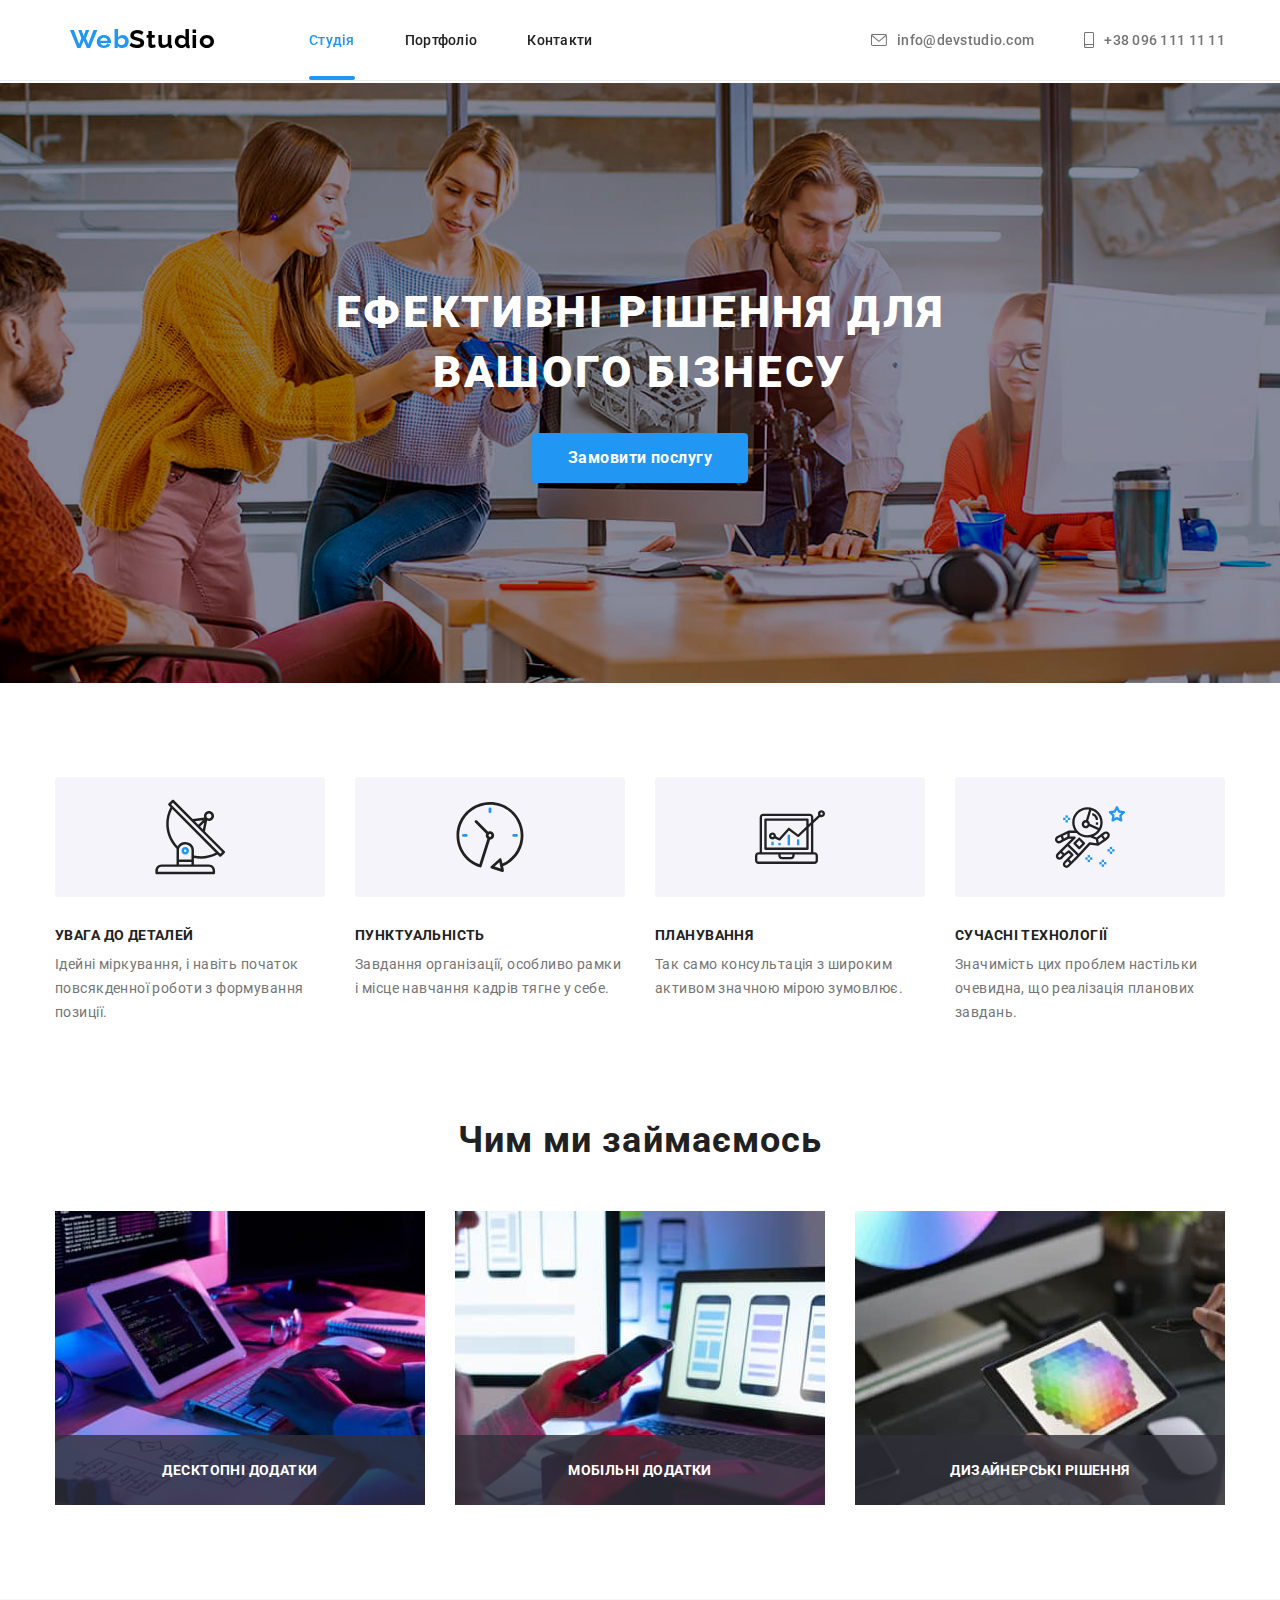
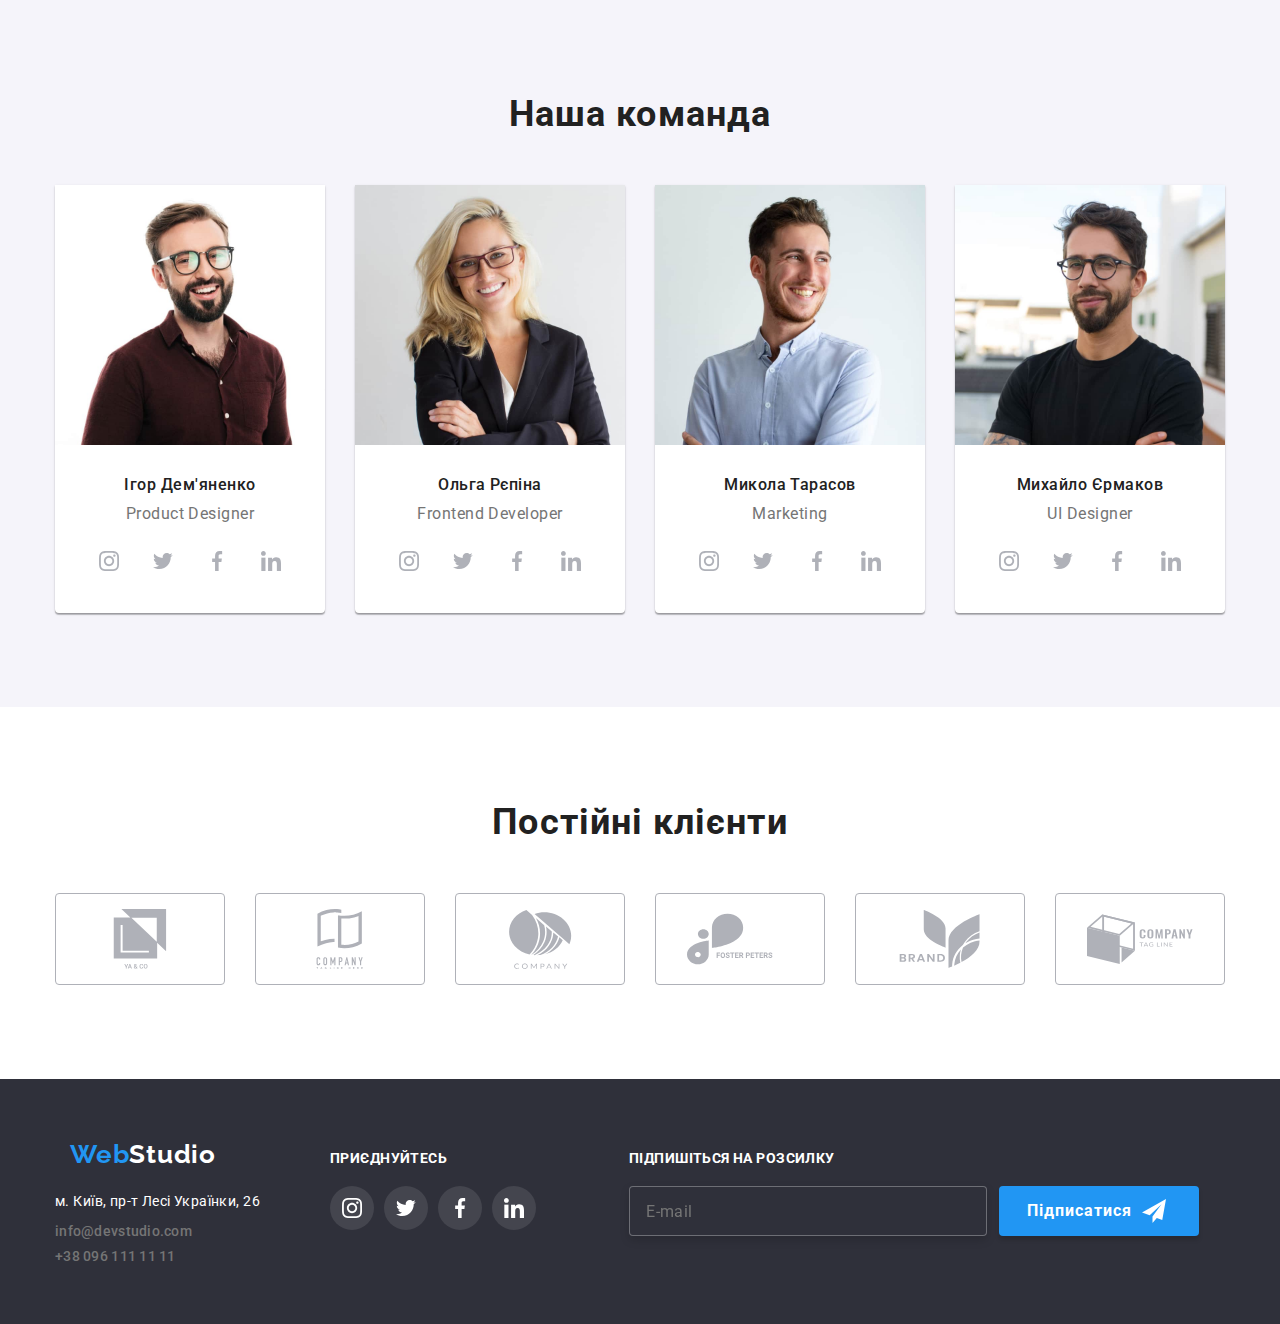
==== commit 0ff6ddd9: "upd" ====
--- a/index.html
+++ b/index.html
@@ -170,12 +170,16 @@
           <h2 class="work-header">Наша команда</h2>
           <ul class="team-list list">
             <li class="team-item">
-              <img
-                width="270px"
-                height="260px"
-                src="./images/img3.jpg"
-                alt="Ігор Дем'яненко"
-              />
+              
+              <img class="team__icon" srcset="
+              ./images/img3.jpg 270w 
+              ./images/tb_ihor_1x.jpg 354w
+              ./images/mb_ihor_1x.jpg 450w 
+              ./images/ds_ihor_2x.jpg 540w
+              ./images/tb_ihor_2x.jpg 708w 
+              ./images/mb_ihor_2x.jpg 900w" sizes="(min-width: 1200px) 270px, (min-width: 768px) 354px, (min-width: 480px) 450px,
+100vw" src="./images/img3.jpg" alt="Фото Ігоря Дем'яненка" width="270" height="260"
+loading="lazy" />
               <div class="team-text">
                 <h3 class="name-header">Ігор Дем'яненко</h3>
                 <p>Product Designer</p>
@@ -242,12 +246,16 @@
               </div>
             </li>
             <li class="team-item">
-              <img
-                width="270px"
-                height="260px"
-                src="./images/img4.jpg"
-                alt="Ольга Рєпіна"
-              />
+              
+              <img class="team__icon" srcset="
+              ./images/img4.jpg 270w 
+                                  ./images/tb_olha_1x.jpg 354w
+                                  ./images/mb_olha_1x.jpg 450w 
+                                  ./images/ds_olha_2x.jpg 540w
+                                  ./images/tb_olha_2x.jpg 708w 
+                                  ./images/mb_olha_2x.jpg 900w" sizes="(min-width: 1200px) 270px, (min-width: 768px) 354px, (min-width: 480px) 450px,
+                          100vw" src="./images/img4.jpg" alt="Фото Ольги Рєпіної" width="270"
+              height="260" loading="lazy" />
               <div class="team-text">
                 <h3 class="name-header">Ольга Рєпіна</h3>
                 <p>Frontend Developer</p>
@@ -314,12 +322,16 @@
               </div>
             </li>
             <li class="team-item">
-              <img
-                width="270px"
-                height="260px"
-                src="./images/img5.jpg"
-                alt="Микола Тарасов"
-              />
+             
+              <img class="team__icon" srcset="
+              ./images/img5.jpg 270w 
+              ./images/tb_mukola_1x.jpg 354w
+              ./images/mb_mukola_1x.jpg 450w 
+              ./images/ds_mykola_2x.jpg 540w
+              ./images/tb_mykola_2x.jpg 708w 
+              ./images/mb_mykola_2x.jpg 900w" sizes="(min-width: 1200px) 270px, (min-width: 768px) 354px, (min-width: 480px) 450px,
+      100vw" src="./images/img5.jpg" alt="Фото Миколи Тарасова" width="270"
+height="260" loading="lazy" />
               <div class="team-text">
                 <h3 class="name-header">Микола Тарасов</h3>
                 <p>Marketing</p>
@@ -386,12 +398,16 @@
               </div>
             </li>
             <li class="team-item">
-              <img
-                width="270px"
-                height="260px"
-                src="./images/img6.jpg"
-                alt="Михайло Єрмаков"
-              />
+              
+              <img class="team__icon" srcset="
+              ./images/img6.jpg 270w 
+                                  ./images\tb_myhail_1x.jpg 354w
+                                  ./images\mb_myhail_1x.jpg 450w 
+                                  ./images\ds_myhail_2x.jpg 540w
+                                  ./images\tb_myhail_2x.jpg 708w 
+                                  ./images\mb_myhail_2x.jpg 900w" sizes="(min-width: 1200px) 270px, (min-width: 768px) 354px, (min-width: 480px) 450px,
+                          100vw" src="./images/img6.jpg" alt="Фото Михайла Єрмакова" width="270"
+              height="260" loading="lazy" />
               <div class="team-text">
                 <h3 class="name-header">Михайло Єрмаков</h3>
                 <p>UI Designer</p>
--- a/css/main.min.css
+++ b/css/main.min.css
@@ -1 +1 @@
-:root{--primary-text-color: #757575;--title-text-color: #212121;--accent-color: #2196f3;--primary-white-color: #ffffff;--secondary-bg-color: #f5f4fa}.no-transparency{background-color:rgba(47,48,58,.4);-webkit-backdrop-filter:blur(4px);backdrop-filter:blur(4px)}body{background-color:var(--primary-white-color);color:var(--primary-text-color);font-family:"Roboto","Arial",sans-serif;padding-top:83px}h1,h2,h3,h4,h5,h6,p{margin:0px}a{text-decoration:none}.list{list-style:none}h1{margin-top:0px}h2{color:var(--title-text-color);font-size:36px;line-height:1.17;text-align:center;letter-spacing:.03em}h3{color:var(--title-text-color);font-weight:700}ul{margin:0;padding:0;list-style:none}.li-width{width:270px}img{display:block;max-width:100%;height:auto}.container{margin-left:auto;margin-right:auto;padding-left:15px;padding-right:15px}@media screen and (min-width: 480px){.container{width:480px}}@media screen and (min-width: 768px){.container{width:768px}}@media screen and (min-width: 1200px){.container{width:1200px}}.section{padding-top:60px;padding-bottom:6px}@media screen and (min-width: 1200px){.section{padding-top:94px;padding-bottom:94px}}@media screen and (max-width: 767.8px){.min-section{display:none}}.button{cursor:pointer;font-weight:500;font-size:16px;line-height:1.63;text-align:center;letter-spacing:.03em;padding-left:22px;padding-right:22px;min-height:38px;border:0px;border-radius:4px;transition-property:background-color,color,box-shadow;transition-duration:250ms;transition-timing-function:cubic-bezier(0.4, 0, 0.2, 1)}.button:hover{font-weight:500;font-size:16px;line-height:1.83;text-align:center;letter-spacing:.03em;background-color:var(--accent-color);color:var(--primary-white-color);box-shadow:0px 4px 4px rgba(0,0,0,.15);border-radius:4px}.button:active{font-weight:500;font-size:16px;line-height:1.83;text-align:center;letter-spacing:.03em;background-color:var(--accent-color);color:var(--primary-white-color);box-shadow:0px 4px 4px rgba(0,0,0,.15);border-radius:4px}.btn-title{margin-left:32px;margin-right:32px}.btn-submit{border:none;margin-left:12px;width:200px;height:50px;background:#2196f3;box-shadow:0px 4px 4px rgba(0,0,0,.15);border-radius:4px;font-weight:700;font-size:16px;line-height:30px;display:flex;align-items:center;text-align:center;letter-spacing:.06em;color:#fff;padding-left:28px;cursor:pointer}.button-close{border:1px solid rgba(0,0,0,.1);background:#fff;border-radius:50%;width:30px;height:30px;margin-left:490px;margin-top:8px}.button-close:hover{fill:#2196f3;cursor:pointer}.button-close:focus{fill:#2196f3;cursor:pointer}.btn-section{margin-bottom:50px;padding-bottom:0px}.btn-size{margin-left:22px;margin-right:22px}.btn{text-align:center}.hover-btn:hover{box-shadow:0px 3px 1px rgba(0,0,0,.1),0px 1px 2px rgba(0,0,0,.08),0px 2px 2px rgba(0,0,0,.12)}.hover-btn:focus{box-shadow:0px 3px 1px rgba(0,0,0,.1),0px 1px 2px rgba(0,0,0,.08),0px 2px 2px rgba(0,0,0,.12)}.hero-title{color:var(--primary-white-color);font-weight:900;font-size:44px;line-height:1.36;text-align:center;letter-spacing:.06em;text-transform:uppercase;width:696px;margin-left:auto;margin-right:auto;margin-bottom:30px}.hero{background-color:#2f303a}.hero button{color:var(--primary-white-color);background-color:var(--accent-color);font-weight:700}.hero .button{font-weight:700}.hero-btn{padding-top:10px;padding-bottom:10px;padding-left:32px;padding-right:32px;min-width:216px;min-height:50px}.hero{padding-top:200px;padding-bottom:200px}.hero{background-image:linear-gradient(to right, rgba(47, 48, 58, 0.4), rgba(47, 48, 58, 0.4)),url("../images/herobackground.jpg");max-width:1600px;background-position:center;background-repeat:no-repeat;background-size:cover;margin-left:auto;margin-right:auto}.header{display:flex;align-items:center}.studio-header{color:#000}.name-header{margin-bottom:10px}.head-border{border-bottom:1px solid #ececec}.mail-icon{width:16px;height:12px;fill:#757575;margin-right:10px;transition-property:background-color;transition-duration:250ms;transition-timing-function:cubic-bezier(0.4, 0, 0.2, 1)}.tel-icon{width:10px;height:16px;fill:#757575;margin-right:10px;transition-property:background-color;transition-duration:250ms;transition-timing-function:cubic-bezier(0.4, 0, 0.2, 1);transition-property:background-color;transition-duration:250ms;transition-timing-function:cubic-bezier(0.4, 0, 0.2, 1)}.head-border{position:fixed;width:100%;top:0;z-index:10}.site-logo{color:var(--accent-color);font-family:"Raleway";font-weight:700;font-size:26px;line-height:1.2;letter-spacing:.03em;display:block;margin-right:93px}.logo-footer{margin-bottom:20px}.nav{font-weight:500;font-size:14px;line-height:1.15;letter-spacing:.02em;display:flex;align-items:center}.nav li{margin-right:50px}.nav li:last-child{margin-right:0}.nav .link{display:none}@media screen and (min-width: 768px){.nav .link{color:var(--title-text-color);display:block;padding-top:32px;padding-bottom:32px;position:relative;transition-property:background-color;transition-duration:250ms;transition-timing-function:cubic-bezier(0.4, 0, 0.2, 1)}}.nav .link:hover{color:var(--accent-color)}.nav .link:focus{color:var(--accent-color)}.nav .link.current{color:#2196f3}.nav .link.current::after{content:"";display:block;width:100%;height:4px;border-radius:2px;background-color:#2196f3;position:absolute;bottom:0;left:0}.auth-nav{display:none}@media screen and (min-width: 768px){.auth-nav{display:flex;margin-left:auto}}.auth-nav .item+.item{margin-left:50px}.contact-footer{font-size:14px;line-height:1.71;letter-spacing:.03em;color:rgba(255,255,255,.6)}.contact:hover{color:var(--accent-color)}.contact:focus{color:var(--accent-color)}.address{color:var(--primary-white-color);font-style:normal;font-size:14px;line-height:1.71;letter-spacing:.03em}.contact{color:var(--primary-text-color);font-weight:500;font-size:14px;line-height:1.15;letter-spacing:.02em;transition-property:background-color;transition-duration:250ms;transition-timing-function:cubic-bezier(0.4, 0, 0.2, 1)}.contact:hover{color:var(--accent-color)}.contact:focus{color:var(--accent-color)}.contact:hover .tel-icon{fill:#2196f3}.contact:hover .mail-icon{fill:#2196f3}.contact:focus .tel-icon{fill:#2196f3}.contact:focus .mail-icon{fill:#2196f3}.addres-fotter{margin-bottom:9px}.contact-footer{display:flex;flex-wrap:wrap}.mail{margin-bottom:9px}.top-contact{display:flex;align-items:center}.about h3{font-size:14px;line-height:1.15;letter-spacing:.03em;text-transform:uppercase}.about-header{margin-bottom:10px;margin-top:30px}.about p{font-size:14px;line-height:1.71;letter-spacing:.03em}.about{padding-bottom:0px}.about-list{display:flex;gap:30px}@media screen and (max-width: 767.8px){.about-list{display:inline}}.team{background-color:#f5f4fa}.team h3{font-weight:500;font-size:16px;line-height:1.19;text-align:center;letter-spacing:.03em}.team p{font-size:16px;line-height:19px;text-align:center;letter-spacing:.03em}.team-text{padding-top:30px;padding-bottom:30px}.team-item{background-color:#fff;box-shadow:0px 1px 3px rgba(0,0,0,.12),0px 1px 1px rgba(0,0,0,.14),0px 2px 1px rgba(0,0,0,.2);border-radius:0px 0px 4px 4px}.team-list{display:flex;gap:30px}.work-header{margin-top:0px;margin-bottom:50px}.work-list{display:flex;gap:30px}.studio-work{border-top:none;border:1px solid #eee;width:370px}.work-div{width:270px;height:120px;background-color:#f5f4fa;display:flex;align-items:center;justify-content:center;border-radius:4px}.portfolio p{color:var(--primary-text-color);font-size:16px;line-height:1.88;letter-spacing:.03em}.portfolio-section{padding-top:94px}.portfolio-text{color:#757575;font-weight:400;font-size:16px;line-height:30px;letter-spacing:.03em}.portfolio-title{font-size:18px;line-height:36px;letter-spacing:.06em}.portfolio-list{display:flex;flex-wrap:wrap}.portfolio-list .portfolio-title{text-align:left}.port-name{padding-top:20px;padding-bottom:20px;padding-left:24px;padding-right:24px}.port-btn{display:flex;align-items:center;justify-content:center;margin-bottom:50px}.port-btn li:not(:last-child){margin-right:8px}.port-flex{margin-right:30px}.port-flex:nth-child(3n){margin-right:0}.port-flex{border-top:none;border:1px solid #eee;width:370px;transition-property:background-color;transition-duration:250ms;transition-timing-function:cubic-bezier(0.4, 0, 0.2, 1)}.port-flex:hover{box-shadow:0px 1px 1px rgba(0,0,0,.12),0px 4px 4px rgba(0,0,0,.06),1px 4px 6px rgba(0,0,0,.16)}.port-flex:focus{box-shadow:0px 1px 1px rgba(0,0,0,.12),0px 4px 4px rgba(0,0,0,.06),1px 4px 6px rgba(0,0,0,.16)}.port-flex:nth-child(-n+6){margin-bottom:30px}.list .port-btn{margin-bottom:50px}.social-list{display:flex;justify-content:center;gap:10px;margin-top:16px}.social-link{width:44px;height:44px;background-color:#fff;border-radius:50%;display:flex;align-items:center;justify-content:center;transition-property:background-color,fill,color;transition-duration:250ms;transition-timing-function:cubic-bezier(0.4, 0, 0.2, 1)}.social-link:hover,.social-link:focus{background-color:#2196f3}.social-icon{width:20px;height:20px;fill:#afb1b8}.social-link:hover .social-icon{fill:#fff}.social-link:focus .social-icon{fill:#fff}.backdrop{position:fixed;top:0;left:0;background-color:rgba(0,0,0,.2);width:100%;height:100%;transition-property:all;transition-duration:250ms;transition-timing-function:cubic-bezier(0.4, 0, 0.2, 1)}.backdrop.is-hidden{opacity:0;pointer-events:none;z-index:100;visibility:hidden}.modal{position:absolute;width:528px;height:581px;top:50%;left:50%;transform:translate(-50%, -50%);background:#fff;box-shadow:0px 1px 3px rgba(0,0,0,.12),0px 1px 1px rgba(0,0,0,.14),0px 2px 1px rgba(0,0,0,.2);border-radius:4px;transition:transform 300ms ease-in-out}.backdrop.is-hidden .modal{transform:translate(-50%, -70%)}.modal-btn{background:#2196f3;box-shadow:0px 4px 4px rgba(0,0,0,.15);border-radius:4px;width:200px;height:50px;display:block;margin:0 auto;color:#fff;margin-top:30px;margin-bottom:40px}.modal-span{display:block;font-weight:400;font-size:12px;line-height:14px;letter-spacing:.01em;color:#757575}.modal-span{margin-bottom:4px;margin-left:41px;margin-top:10px}.modal-svg{position:absolute;bottom:14px;left:56px}.modal-link{font-weight:400;font-size:14px;line-height:24px;letter-spacing:.03em;color:#2196f3;text-decoration:underline}.modal-title{text-align:center;font-weight:700;font-size:20px;line-height:23px;text-align:center;letter-spacing:.03em;color:#212121;margin-top:2px}.form-checkbox{-webkit-appearance:none;-moz-appearance:none;appearance:none}.form-input-text{-webkit-user-select:none;-moz-user-select:none;-ms-user-select:none;user-select:none;margin-left:8px}.form-checkbox-icon .unchecked{opacity:1;transition:250ms}.form-checkbox:checked+.form-checkbox-icon .unchecked{opacity:0}.form-checkbox-icon .checked{opacity:0;transition:250ms}.form-checkbox:checked+.form-checkbox-icon .checked{opacity:1}.form-group{display:flex;flex-wrap:wrap}.form-field{width:448px;position:relative}.form-input{width:448px;height:40px;border:1px solid rgba(33,33,33,.2);border-radius:4px;margin-left:41px;outline:none}.form-input:focus{border:1px solid #2196f3;border-radius:4px;border-color:#2196f3;transition-duration:250ms;transition-timing-function:cubic-bezier(0.4, 0, 0.2, 1)}.form-field-area{width:448px;border:1px solid rgba(33,33,33,.2);border-radius:4px;margin-left:41px;height:120px;margin-bottom:20px;resize:none;outline:none;padding-left:16px;padding-right:16px;padding-top:12px;padding-bottom:12px}.form-field-area::-moz-placeholder{font-weight:400;font-size:12px;line-height:14px;letter-spacing:.01em;color:rgba(117,117,117,.5)}.form-field-area:-ms-input-placeholder{font-weight:400;font-size:12px;line-height:14px;letter-spacing:.01em;color:rgba(117,117,117,.5)}.form-field-area::placeholder{font-weight:400;font-size:12px;line-height:14px;letter-spacing:.01em;color:rgba(117,117,117,.5)}.form-field-area:focus{border:1px solid #2196f3;border-radius:4px;transition-duration:250ms;transition-timing-function:cubic-bezier(0.4, 0, 0.2, 1)}.checkbox{display:flex;align-items:center;justify-content:center;margin-bottom:30px}.form-input{padding-left:42px}input{outline:none}.form-input:focus+.modal-svg{fill:#2196f3;transition-duration:250ms;transition-timing-function:cubic-bezier(0.4, 0, 0.2, 1)}.form-input-text{font-weight:400;font-size:14px;line-height:24px;letter-spacing:.03em;color:#757575}.form-header{font-weight:700;font-size:14px;line-height:16px;letter-spacing:.03em;text-transform:uppercase;color:#fff}.form{display:flex;align-items:flex-end}.client-icon{width:106px;height:60px;transition-property:background-color;transition-duration:250ms;transition-timing-function:cubic-bezier(0.4, 0, 0.2, 1)}.client-header{text-align:center;font-weight:700;font-size:36px;line-height:42px;text-align:center;letter-spacing:.03em;margin-left:auto;margin-right:auto;margin-bottom:50px}.client-list{display:flex;align-items:center;justify-content:center;gap:30px}.client-link{display:flex;align-items:center;justify-content:center;border:1px solid #afb1b8;border-radius:4px;color:#afb1b8;width:170px;height:92px;justify-content:center;align-items:center;transition-property:color;transition-duration:250ms;transition-timing-function:cubic-bezier(0.4, 0, 0.2, 1)}.client-link:hover,.client-link:focus{border-color:#2196f3;color:#2196f3}.client-icon{fill:currentColor}.footer{background-color:#2f303a}.studio-footer{color:var(--primary-white-color)}.footer{padding-top:60px;padding-bottom:60px;display:flex}.footer-header{font-weight:700;font-size:14px;line-height:16px;letter-spacing:.03em;text-transform:uppercase;color:#fff;margin-bottom:20px}.footer-divs{display:flex;align-items:baseline}.div1{margin-right:70px}.foot-link{background-color:rgba(255,255,255,.1)}.foot-icon{fill:#fff}.menu-container{position:fixed;top:0;left:0;width:100%;height:100%;background-color:#fff;padding:48px 40px 48px 40px;font-size:20px;z-index:999;transform:translateX(100%);transition:transform 250ms ease-in-out}@media screen and (max-width: 767.8px){.menu-container{padding:48px 40px 48px 20px;display:flex;flex-direction:column;justify-content:space-between}}.menu-container.is-open{transform:translateX(0)}.menu-toggle{display:inline-flex;padding:0;border:none;background-color:rgba(0,0,0,0)}/*# sourceMappingURL=main.min.css.map */+:root{--primary-text-color: #757575;--title-text-color: #212121;--accent-color: #2196f3;--primary-white-color: #ffffff;--secondary-bg-color: #f5f4fa}.no-transparency{background-color:rgba(47,48,58,.4);-webkit-backdrop-filter:blur(4px);backdrop-filter:blur(4px)}body{background-color:var(--primary-white-color);color:var(--primary-text-color);font-family:"Roboto","Arial",sans-serif;padding-top:83px}h1,h2,h3,h4,h5,h6,p{margin:0px}a{text-decoration:none}.list{list-style:none}h1{margin-top:0px}h2{color:var(--title-text-color);font-size:36px;line-height:1.17;text-align:center;letter-spacing:.03em}h3{color:var(--title-text-color);font-weight:700}ul{margin:0;padding:0;list-style:none}.li-width{width:270px}img{display:block;max-width:100%;height:auto}.container{margin-left:auto;margin-right:auto;padding-left:15px;padding-right:15px}@media screen and (min-width: 480px){.container{width:480px;margin-left:15px}}@media screen and (min-width: 768px){.container{width:768px;margin-left:15px}}@media screen and (min-width: 1200px){.container{width:1200px;margin-left:auto}}.section{padding-top:60px;padding-bottom:6px}@media screen and (min-width: 1200px){.section{padding-top:94px;padding-bottom:94px}}@media screen and (max-width: 1199.8px){.min-section{display:none}}.button{cursor:pointer;font-weight:500;font-size:16px;line-height:1.63;text-align:center;letter-spacing:.03em;padding-left:22px;padding-right:22px;min-height:38px;border:0px;border-radius:4px;transition-property:background-color,color,box-shadow;transition-duration:250ms;transition-timing-function:cubic-bezier(0.4, 0, 0.2, 1)}.button:hover{font-weight:500;font-size:16px;line-height:1.83;text-align:center;letter-spacing:.03em;background-color:var(--accent-color);color:var(--primary-white-color);box-shadow:0px 4px 4px rgba(0,0,0,.15);border-radius:4px}.button:active{font-weight:500;font-size:16px;line-height:1.83;text-align:center;letter-spacing:.03em;background-color:var(--accent-color);color:var(--primary-white-color);box-shadow:0px 4px 4px rgba(0,0,0,.15);border-radius:4px}.btn-title{margin-left:32px;margin-right:32px}.btn-submit{border:none;margin-left:12px;width:200px;height:50px;background:#2196f3;box-shadow:0px 4px 4px rgba(0,0,0,.15);border-radius:4px;font-weight:700;font-size:16px;line-height:30px;display:flex;align-items:center;text-align:center;letter-spacing:.06em;color:#fff;padding-left:28px;cursor:pointer}.button-close{border:1px solid rgba(0,0,0,.1);background:#fff;border-radius:50%;width:30px;height:30px;margin-left:490px;margin-top:8px}.button-close:hover{fill:#2196f3;cursor:pointer}.button-close:focus{fill:#2196f3;cursor:pointer}.btn-section{margin-bottom:50px;padding-bottom:0px}.btn-size{margin-left:22px;margin-right:22px}.btn{text-align:center}.hover-btn:hover{box-shadow:0px 3px 1px rgba(0,0,0,.1),0px 1px 2px rgba(0,0,0,.08),0px 2px 2px rgba(0,0,0,.12)}.hover-btn:focus{box-shadow:0px 3px 1px rgba(0,0,0,.1),0px 1px 2px rgba(0,0,0,.08),0px 2px 2px rgba(0,0,0,.12)}.hero-title{color:var(--primary-white-color);font-weight:900;font-size:44px;line-height:1.36;text-align:center;letter-spacing:.06em;text-transform:uppercase;width:696px;margin-left:auto;margin-right:auto;margin-bottom:30px}.hero{background-color:#2f303a}.hero button{color:var(--primary-white-color);background-color:var(--accent-color);font-weight:700}.hero .button{font-weight:700}.hero-btn{padding-top:10px;padding-bottom:10px;padding-left:32px;padding-right:32px;min-width:216px;min-height:50px}.hero{padding-top:200px;padding-bottom:200px}.hero{height:400px;min-width:320px;margin-left:auto;margin-right:auto;text-align:center;padding:118px 0;background-repeat:no-repeat;background-position:center;background-size:cover;background-image:linear-gradient(to right, rgba(47, 48, 58, 0.4), rgba(47, 48, 58, 0.4)),url(../images/header/mb_header_1x.jpg)}@media(min-device-pixel-ratio: 2),(-webkit-min-device-pixel-ratio: 2),(min-resolution: 192dpi),(min-resolution: 2dppx){.hero{background-image:linear-gradient(to right, rgba(47, 48, 58, 0.4), rgba(47, 48, 58, 0.4)),url(../images/header/mb_header_2x.jpg)}}@media screen and (min-width: 768px){.hero{background-image:linear-gradient(to right, rgba(47, 48, 58, 0.4), rgba(47, 48, 58, 0.4)),url(../images/header/tb_header_1x.jpg)}}@media screen and (min-width: 768px)and (min-device-pixel-ratio: 2),screen and (min-width: 768px)and (-webkit-min-device-pixel-ratio: 2),screen and (min-width: 768px)and (min-resolution: 192dpi),screen and (min-width: 768px)and (min-resolution: 2dppx){.hero{background-image:linear-gradient(to right, rgba(47, 48, 58, 0.4), rgba(47, 48, 58, 0.4)),url(../images/header/tb_header_2x.jpg)}}@media screen and (min-width: 1200px){.hero{background-image:linear-gradient(to right, rgba(47, 48, 58, 0.4), rgba(47, 48, 58, 0.4)),url(../images/herobackground.jpg)}}@media screen and (min-width: 1200px)and (min-device-pixel-ratio: 2),screen and (min-width: 1200px)and (-webkit-min-device-pixel-ratio: 2),screen and (min-width: 1200px)and (min-resolution: 192dpi),screen and (min-width: 1200px)and (min-resolution: 2dppx){.hero{background-image:linear-gradient(to right, rgba(47, 48, 58, 0.4), rgba(47, 48, 58, 0.4)),url(../images/header/ds_Header_2x.jpg)}}@media screen and (min-width: 1200px){.hero{height:600px;padding:200px 0;background-image:url("../images/herobackground.jpg");max-width:1600px;background-position:center;background-repeat:no-repeat;background-size:cover;margin-left:auto;margin-right:auto}}.header{display:flex;align-items:center}.studio-header{color:#000}.name-header{margin-bottom:10px}.head-border{border-bottom:1px solid #ececec}.mail-icon{width:16px;height:12px;fill:#757575;margin-right:10px;transition-property:background-color;transition-duration:250ms;transition-timing-function:cubic-bezier(0.4, 0, 0.2, 1)}.tel-icon{width:10px;height:16px;fill:#757575;margin-right:10px;transition-property:background-color;transition-duration:250ms;transition-timing-function:cubic-bezier(0.4, 0, 0.2, 1);transition-property:background-color;transition-duration:250ms;transition-timing-function:cubic-bezier(0.4, 0, 0.2, 1)}.head-border{position:fixed;width:100%;top:0;z-index:10}.site-logo{color:var(--accent-color);font-family:"Raleway";font-weight:700;font-size:26px;line-height:1.2;letter-spacing:.03em;display:block;margin-left:15px}.logo-footer{margin-bottom:20px}.nav{font-weight:500;font-size:14px;line-height:1.15;letter-spacing:.02em;display:flex;align-items:center}.nav li{margin-right:50px}.nav li:last-child{margin-right:0}.nav .link{display:none}@media screen and (min-width: 768px){.nav .link{color:var(--title-text-color);display:block;padding-top:32px;padding-bottom:32px;position:relative;transition-property:background-color;transition-duration:250ms;transition-timing-function:cubic-bezier(0.4, 0, 0.2, 1)}}.nav .link:hover{color:var(--accent-color)}.nav .link:focus{color:var(--accent-color)}.nav .link.current{color:#2196f3}.nav .link.current::after{content:"";display:block;width:100%;height:4px;border-radius:2px;background-color:#2196f3;position:absolute;bottom:0;left:0}.auth-nav{display:none}@media screen and (max-width: 1199px){.auth-nav{margin-top:2px}}@media screen and (min-width: 768px){.auth-nav{display:flex;flex-direction:column;align-items:flex-start;margin-left:auto}}@media screen and (min-width: 1200px){.auth-nav{flex-direction:row}}.auth-nav .item+.item{margin-left:50px}@media screen and (max-width: 1199px){.auth-nav .item+.item{margin-left:0}}.nav .list{margin-left:93px}.contact-footer{font-size:14px;line-height:1.71;letter-spacing:.03em;color:rgba(255,255,255,.6)}.contact:hover{color:var(--accent-color)}.contact:focus{color:var(--accent-color)}.address{color:var(--primary-white-color);font-style:normal;font-size:14px;line-height:1.71;letter-spacing:.03em}.contact{color:var(--primary-text-color);font-weight:500;font-size:14px;line-height:1.15;letter-spacing:.02em;transition-property:background-color;transition-duration:250ms;transition-timing-function:cubic-bezier(0.4, 0, 0.2, 1)}.contact:hover{color:var(--accent-color)}.contact:focus{color:var(--accent-color)}.contact:hover .tel-icon{fill:#2196f3}.contact:hover .mail-icon{fill:#2196f3}.contact:focus .tel-icon{fill:#2196f3}.contact:focus .mail-icon{fill:#2196f3}.addres-fotter{margin-bottom:9px}.contact-footer{display:flex;flex-wrap:wrap}.mail{margin-bottom:9px}.top-contact{display:flex;flex-wrap:wrap;align-items:center}@media screen and (min-width: 1200px){.top-contact{display:flex;align-items:center}}.about h3{font-size:14px;line-height:1.15;letter-spacing:.03em;text-transform:uppercase}.about-header{margin-bottom:10px;margin-top:30px}.about p{font-size:14px;line-height:1.71;letter-spacing:.03em}.about{padding-bottom:0px}.about-list{display:flex;gap:30px}@media screen and (max-width: 767.8px){.about-list{display:inline}}.team{background-color:#f5f4fa}.team h3{font-weight:500;font-size:16px;line-height:1.19;text-align:center;letter-spacing:.03em}.team p{font-size:16px;line-height:19px;text-align:center;letter-spacing:.03em}.team-text{padding-top:30px;padding-bottom:30px}.team-item{background-color:#fff;box-shadow:0px 1px 3px rgba(0,0,0,.12),0px 1px 1px rgba(0,0,0,.14),0px 2px 1px rgba(0,0,0,.2);border-radius:0px 0px 4px 4px}.team-list{display:flex;gap:30px}@media screen and (max-width: 767.8px){.team-list{display:inline}}.work-header{margin-top:0px;margin-bottom:50px}.work-list{display:flex;gap:30px}.studio-work{border-top:none;border:1px solid #eee;width:370px}.work-div{width:270px;height:120px;background-color:#f5f4fa;display:flex;align-items:center;justify-content:center;border-radius:4px}.portfolio p{color:var(--primary-text-color);font-size:16px;line-height:1.88;letter-spacing:.03em}.portfolio-section{padding-top:94px}.portfolio-text{color:#757575;font-weight:400;font-size:16px;line-height:30px;letter-spacing:.03em}.portfolio-title{font-size:18px;line-height:36px;letter-spacing:.06em}.portfolio-list{display:flex;flex-wrap:wrap}.portfolio-list .portfolio-title{text-align:left}.port-name{padding-top:20px;padding-bottom:20px;padding-left:24px;padding-right:24px}.port-btn{display:flex;align-items:center;justify-content:center;margin-bottom:50px}.port-btn li:not(:last-child){margin-right:8px}.port-flex{margin-right:30px}.port-flex:nth-child(3n){margin-right:0}.port-flex{border-top:none;border:1px solid #eee;width:370px;transition-property:background-color;transition-duration:250ms;transition-timing-function:cubic-bezier(0.4, 0, 0.2, 1)}.port-flex:hover{box-shadow:0px 1px 1px rgba(0,0,0,.12),0px 4px 4px rgba(0,0,0,.06),1px 4px 6px rgba(0,0,0,.16)}.port-flex:focus{box-shadow:0px 1px 1px rgba(0,0,0,.12),0px 4px 4px rgba(0,0,0,.06),1px 4px 6px rgba(0,0,0,.16)}.port-flex:nth-child(-n+6){margin-bottom:30px}.list .port-btn{margin-bottom:50px}.social-list{display:flex;justify-content:center;gap:10px;margin-top:16px}.social-link{width:44px;height:44px;background-color:#fff;border-radius:50%;display:flex;align-items:center;justify-content:center;transition-property:background-color,fill,color;transition-duration:250ms;transition-timing-function:cubic-bezier(0.4, 0, 0.2, 1)}.social-link:hover,.social-link:focus{background-color:#2196f3}.social-icon{width:20px;height:20px;fill:#afb1b8}.social-link:hover .social-icon{fill:#fff}.social-link:focus .social-icon{fill:#fff}.backdrop{position:fixed;top:0;left:0;background-color:rgba(0,0,0,.2);width:100%;height:100%;transition-property:all;transition-duration:250ms;transition-timing-function:cubic-bezier(0.4, 0, 0.2, 1)}.backdrop.is-hidden{opacity:0;pointer-events:none;z-index:100;visibility:hidden}.modal{position:absolute;width:528px;height:581px;top:50%;left:50%;transform:translate(-50%, -50%);background:#fff;box-shadow:0px 1px 3px rgba(0,0,0,.12),0px 1px 1px rgba(0,0,0,.14),0px 2px 1px rgba(0,0,0,.2);border-radius:4px;transition:transform 300ms ease-in-out}.backdrop.is-hidden .modal{transform:translate(-50%, -70%)}.modal-btn{background:#2196f3;box-shadow:0px 4px 4px rgba(0,0,0,.15);border-radius:4px;width:200px;height:50px;display:block;margin:0 auto;color:#fff;margin-top:30px;margin-bottom:40px}.modal-span{display:block;font-weight:400;font-size:12px;line-height:14px;letter-spacing:.01em;color:#757575}.modal-span{margin-bottom:4px;margin-left:41px;margin-top:10px}.modal-svg{position:absolute;bottom:14px;left:56px}.modal-link{font-weight:400;font-size:14px;line-height:24px;letter-spacing:.03em;color:#2196f3;text-decoration:underline}.modal-title{text-align:center;font-weight:700;font-size:20px;line-height:23px;text-align:center;letter-spacing:.03em;color:#212121;margin-top:2px}.form-checkbox{-webkit-appearance:none;-moz-appearance:none;appearance:none}.form-input-text{-webkit-user-select:none;-moz-user-select:none;-ms-user-select:none;user-select:none;margin-left:8px}.form-checkbox-icon .unchecked{opacity:1;transition:250ms}.form-checkbox:checked+.form-checkbox-icon .unchecked{opacity:0}.form-checkbox-icon .checked{opacity:0;transition:250ms}.form-checkbox:checked+.form-checkbox-icon .checked{opacity:1}.form-group{display:flex;flex-wrap:wrap}.form-field{width:448px;position:relative}.form-input{width:448px;height:40px;border:1px solid rgba(33,33,33,.2);border-radius:4px;margin-left:41px;outline:none}.form-input:focus{border:1px solid #2196f3;border-radius:4px;border-color:#2196f3;transition-duration:250ms;transition-timing-function:cubic-bezier(0.4, 0, 0.2, 1)}.form-field-area{width:448px;border:1px solid rgba(33,33,33,.2);border-radius:4px;margin-left:41px;height:120px;margin-bottom:20px;resize:none;outline:none;padding-left:16px;padding-right:16px;padding-top:12px;padding-bottom:12px}.form-field-area::-moz-placeholder{font-weight:400;font-size:12px;line-height:14px;letter-spacing:.01em;color:rgba(117,117,117,.5)}.form-field-area:-ms-input-placeholder{font-weight:400;font-size:12px;line-height:14px;letter-spacing:.01em;color:rgba(117,117,117,.5)}.form-field-area::placeholder{font-weight:400;font-size:12px;line-height:14px;letter-spacing:.01em;color:rgba(117,117,117,.5)}.form-field-area:focus{border:1px solid #2196f3;border-radius:4px;transition-duration:250ms;transition-timing-function:cubic-bezier(0.4, 0, 0.2, 1)}.checkbox{display:flex;align-items:center;justify-content:center;margin-bottom:30px}.form-input{padding-left:42px}input{outline:none}.form-input:focus+.modal-svg{fill:#2196f3;transition-duration:250ms;transition-timing-function:cubic-bezier(0.4, 0, 0.2, 1)}.form-input-text{font-weight:400;font-size:14px;line-height:24px;letter-spacing:.03em;color:#757575}.form-header{font-weight:700;font-size:14px;line-height:16px;letter-spacing:.03em;text-transform:uppercase;color:#fff}.form{display:flex;align-items:flex-end}.client-icon{width:106px;height:60px;transition-property:background-color;transition-duration:250ms;transition-timing-function:cubic-bezier(0.4, 0, 0.2, 1)}.client-header{text-align:center;font-weight:700;font-size:36px;line-height:42px;text-align:center;letter-spacing:.03em;margin-left:auto;margin-right:auto;margin-bottom:50px}.client-list{display:flex;align-items:center;justify-content:center;gap:30px}@media screen and (max-width: 767.8px){.client-list{display:flex;gap:30px;flex-wrap:wrap;justify-content:center}}.client-link{display:flex;align-items:center;justify-content:center;border:1px solid #afb1b8;border-radius:4px;color:#afb1b8;width:170px;height:92px;justify-content:center;align-items:center;transition-property:color;transition-duration:250ms;transition-timing-function:cubic-bezier(0.4, 0, 0.2, 1)}.client-link:hover,.client-link:focus{border-color:#2196f3;color:#2196f3}.client-icon{fill:currentColor}.footer{background-color:#2f303a}.studio-footer{color:var(--primary-white-color)}.footer{padding-top:60px;padding-bottom:60px;display:flex}.footer-header{font-weight:700;font-size:14px;line-height:16px;letter-spacing:.03em;text-transform:uppercase;color:#fff;margin-bottom:20px}.footer-divs{display:flex;align-items:baseline}@media screen and (max-width: 767){.footer-divs{display:flex;flex-direction:column}}.div1{margin-right:70px}.foot-link{background-color:rgba(255,255,255,.1)}.foot-icon{fill:#fff}.menu{display:flex;padding:0;margin:0;list-style:none}@media(max-width: 767.8px){.menu{display:none}}.menu .link{padding:10px;color:inherit;text-decoration:none}.menu .link:hover,.menu .link:focus{text-decoration:underline}.menu-toggle{min-height:40px;min-width:40px;display:flex;align-items:center;justify-content:center;margin-left:auto;padding:0;background-color:rgba(0,0,0,0);cursor:pointer;border:none;border-radius:50%}@media(min-width: 768px){.menu-toggle{display:none}}.menu-toggle:hover,.menu-toggle:focus{fill:var(--accent-color)}.menu-toggle__close:hover,.menu-toggle__close:focus{fill:var(--accent-color)}.menu-container{position:fixed;display:flex;flex-direction:column;top:0;left:0;width:100vw;height:100vh;padding:48px 40px;background-color:var(--basic-white-text);z-index:999;transform:translateX(100%);transition:transform 250ms ease-in-out}.menu-container.is-open{transform:translateX(0)}.menu-container .menu-toggle{position:absolute;top:16px;right:16px;color:var(--basic-white-text)}.mobile-menu{padding:0;margin:0;list-style:none;margin-bottom:auto}.mobile-menu .mobile-menu__link{display:block;text-decoration:none;font-weight:500;font-size:40px;line-height:1.17;letter-spacing:.02em;color:var(--tittle-text-color)}.mobile-menu__link:hover{color:var(--accent-color)}.mobile-menu__link.current{color:var(--accent-color)}.mobile-menu li:not(:last-child){margin-bottom:32px}.mobile-menu--tel{color:var(--accent-color);font-weight:500;font-size:34px;line-height:1.17;letter-spacing:.02em}.mobile-menu__item:last-child{margin-top:32px;margin-bottom:64px}.mobile-menu--mail{font-weight:500;font-size:24px;line-height:1.17;letter-spacing:.02em;color:var(--primary-text-color)}.mobile-menu__network{font-weight:500;font-size:18px;line-height:1.22;letter-spacing:.02em;color:var(--accent-color)}.mobile-menu__networks{display:flex;align-items:center}.mobile-menu--inst{padding-right:10px;border-right:1px solid rgba(33,33,33,.2)}.mobile-menu--twit,.mobile-menu--face{padding:0 10px;border-right:1px solid rgba(33,33,33,.2)}.mobile-menu--lnkd{padding-left:10px}/*# sourceMappingURL=main.min.css.map */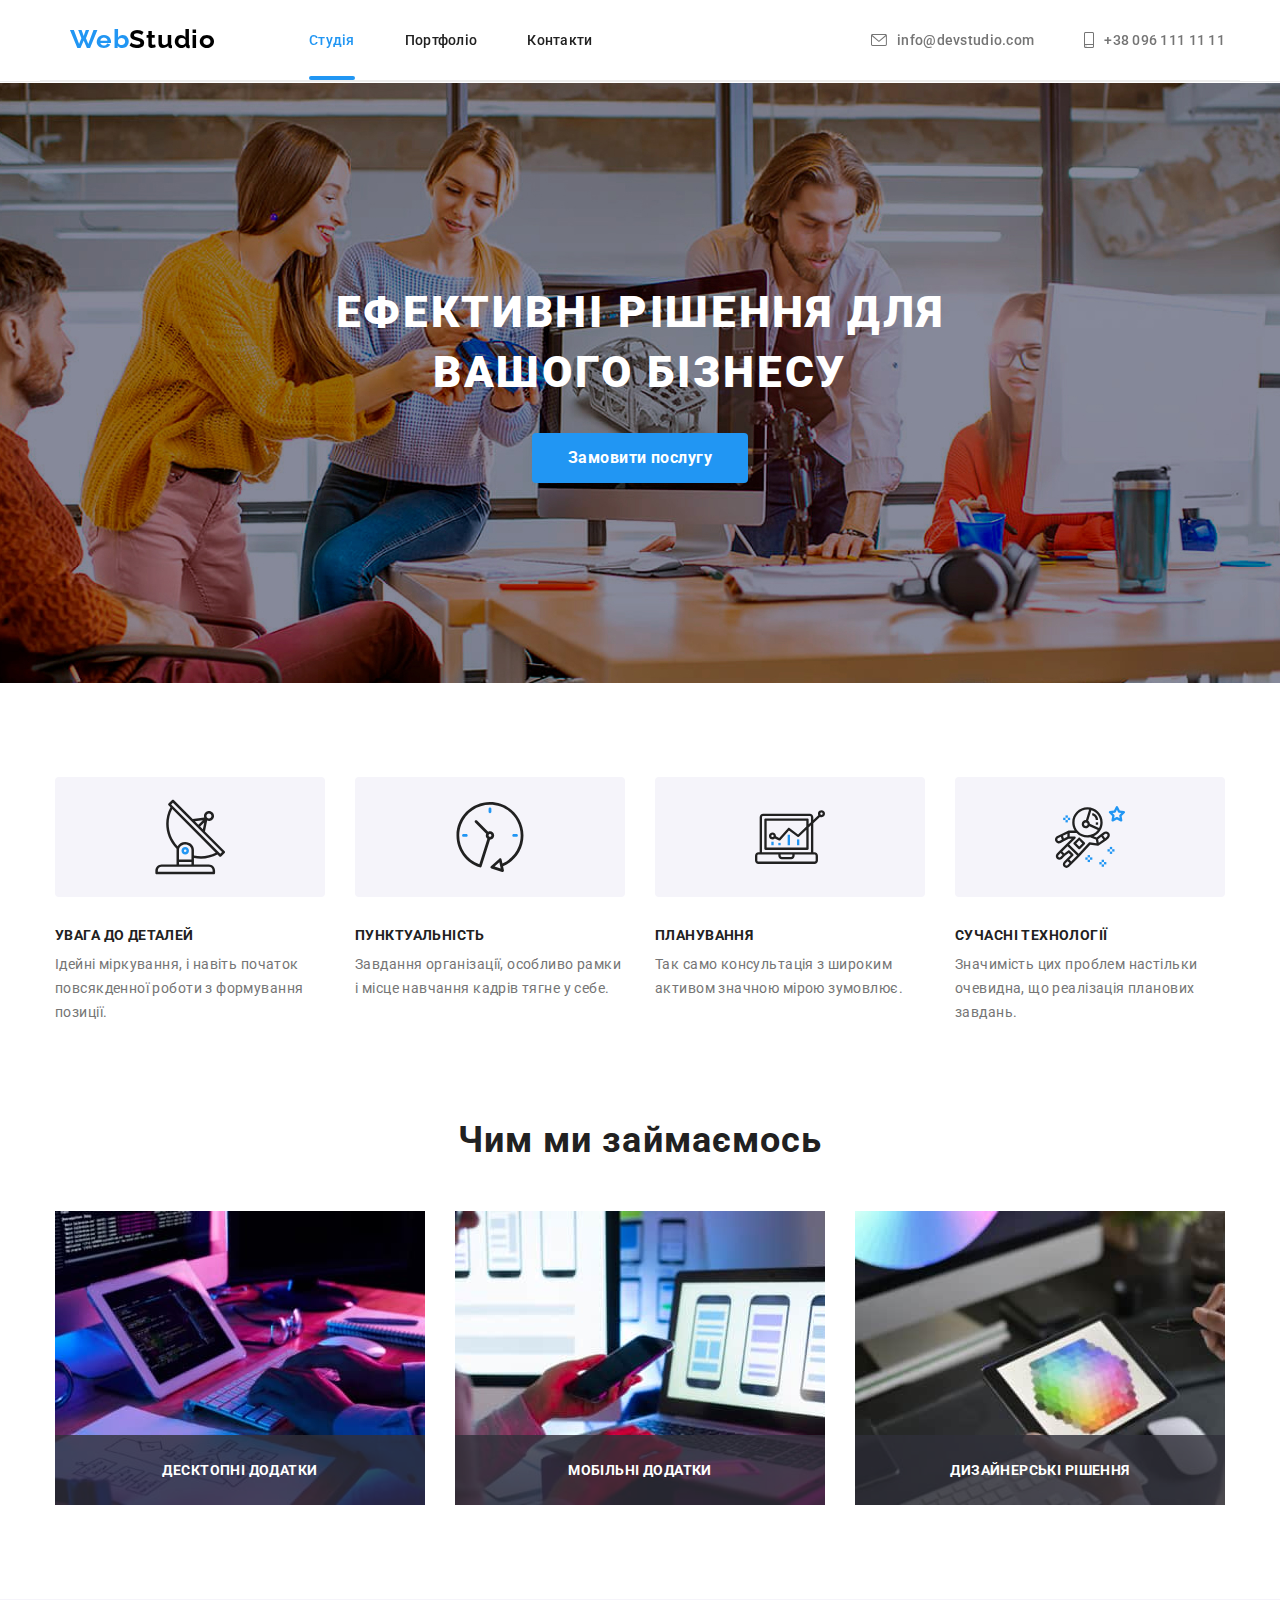
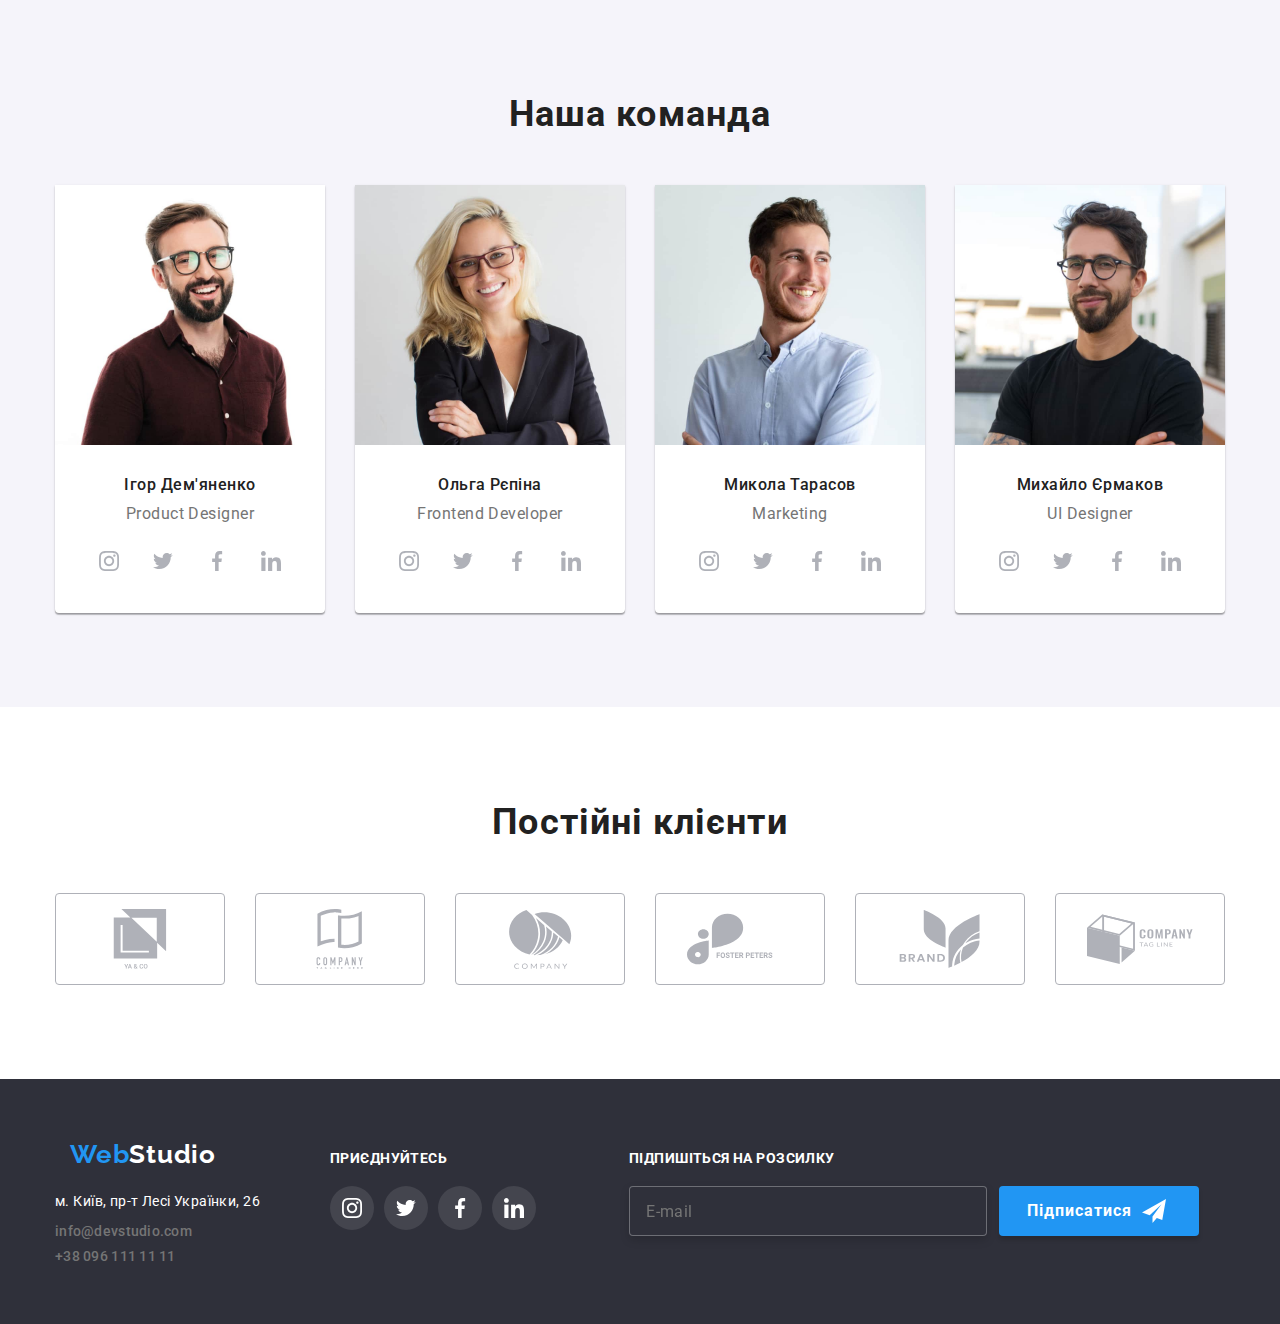
==== commit 322a688e: "upd" ====
--- a/index.html
+++ b/index.html
@@ -47,11 +47,15 @@
             </a>
           </li>
         </ul>
-        <button class="menu-toggle js-open-menu" aria-expanded="false" aria-controls="mobile-menu">
-          <svg width="24" height="24">
-            <use href="./images/icons.svg#icon-menu_24px"></use>
-          </svg>
-        </button>
+        <button
+            class="menu-toggle js-open-menu"
+            aria-expanded="false"
+            aria-controls="mobile-menu"
+          >
+            <svg class="" width="40" height="40">
+              <use href="./images/symbol-defs.svg#icon-menu"></use>
+            </svg>
+          </button>
       </div>
     </header>
     <main>
@@ -689,48 +693,53 @@
           <button class="button modal-btn" type="submit">Відправити</button>
         </form>
       </div>
-       <!-- Mobile menu  -->
-  <div class="menu-container js-menu-container" id="mobile-menu">
-    <button class="menu-toggle js-close-menu">
-      <svg width="24" height="24" class="menu-toggle__close">
-        <use href="./images/icons.svg#icon-close_24px"></use>
-      </svg>
-    </button>
+   
+    </div>
+       <!-- mobile menu -->
+    <div class="menu-container js-menu-container" id="mobile-menu">
+      <button class="menu-toggle js-close-menu">
+        <svg class="" width="40" height="40">
+          <use href="./images/symbol-defs.svg#icon-closemenu"></use>
+        </svg>
+      </button>
+      <div class="mobile-menu__flex-box">
+        <ul class="mobile-menu">
+          <li class="mobile-menu__item">
+            <a href="" class="mobile-menu__link mobile-menu__link--current">Студія</a>
+          </li>
+          <li class="mobile-menu__item">
+            <a href="./portfolio.html" class="mobile-menu__link">Портфоліо</a>
+          </li>
+          <li class="mobile-menu__item"><a href="" class="mobile-menu__link">Контакти</a></li>
+        </ul>
+        <div>
+          <ul class="mobile-menu__contacts-list">
+            <li class="mobile-menu__tel-item">
+              <a href="tel:+380961111111" class="mobile-menu__tel-link">+38 096 111 11 11</a>
+            </li>
+            <li class="mobile-menu__mail-item">
+              <a href="mailto:info@devstudio.com" target="_blank" class="mobile-menu__mail-link"
+                >info@devstudio.com</a
+              >
+            </li>
+          </ul>
 
-    <ul class="mobile-menu">
-      <li>
-        <a href="./index.html" class="mobile-menu__link current">Студія</a>
-      </li>
-      <li>
-        <a href="./portfolio.html" class="mobile-menu__link">Портфоліо</a>
-      </li>
-      <li><a href="" class="mobile-menu__link">Контакти</a></li>
-    </ul>
-    <ul class="mobile-menu__list list">
-      <li class="mobile-menu__item">
-        <a href="tel:+380961111111" class="mobile-menu--tel">+38 096 111 11 11
-        </a>
-      </li>
-      <li class="mobile-menu__item">
-        <a href="mailto:info@devstudio.com" class="mobile-menu--mail">info@devstudio.com
-        </a>
-      </li>
-    </ul>
-    <ul class="mobile-menu__networks list">
-      <li>
-        <a class="mobile-menu__network mobile-menu--inst" href="instagram.com">instagram</a>
-      </li>
-      <li>
-        <a class="mobile-menu__network mobile-menu--twit" href="twitter.com">Twitter</a>
-      </li>
-      <li>
-        <a class="mobile-menu__network mobile-menu--face" href="facebook.com">Facebook</a>
-      </li>
-      <li>
-        <a class="mobile-menu__network mobile-menu--lnkd" href="linkedIn.com">LinkedIn</a>
-      </li>
-    </ul>
-  </div>
+          <ul class="mobile-menu__media-list">
+            <li class="mobile-menu__media-item">
+              <a class="mobile-menu_media-link" href="">Instagram</a>
+            </li>
+            <li class="mobile-menu__media-item">
+              <a class="mobile-menu_media-link" href="">Twitter</a>
+            </li>
+            <li class="mobile-menu__media-item">
+              <a class="mobile-menu_media-link" href="">Facebook</a>
+            </li>
+            <li class="mobile-menu__media-item">
+              <a class="mobile-menu_media-link" href="">LinkedIn</a>
+            </li>
+          </ul>
+        </div>
+      </div>
     </div>
     <script src="./js/mobile-menu.js"></script>
     <script src="./js/modal.js"></script>
--- a/css/main.min.css
+++ b/css/main.min.css
@@ -1 +1 @@
-:root{--primary-text-color: #757575;--title-text-color: #212121;--accent-color: #2196f3;--primary-white-color: #ffffff;--secondary-bg-color: #f5f4fa}.no-transparency{background-color:rgba(47,48,58,.4);-webkit-backdrop-filter:blur(4px);backdrop-filter:blur(4px)}body{background-color:var(--primary-white-color);color:var(--primary-text-color);font-family:"Roboto","Arial",sans-serif;padding-top:83px}h1,h2,h3,h4,h5,h6,p{margin:0px}a{text-decoration:none}.list{list-style:none}h1{margin-top:0px}h2{color:var(--title-text-color);font-size:36px;line-height:1.17;text-align:center;letter-spacing:.03em}h3{color:var(--title-text-color);font-weight:700}ul{margin:0;padding:0;list-style:none}.li-width{width:270px}img{display:block;max-width:100%;height:auto}.container{margin-left:auto;margin-right:auto;padding-left:15px;padding-right:15px}@media screen and (min-width: 480px){.container{width:480px;margin-left:15px}}@media screen and (min-width: 768px){.container{width:768px;margin-left:15px}}@media screen and (min-width: 1200px){.container{width:1200px;margin-left:auto}}.section{padding-top:60px;padding-bottom:6px}@media screen and (min-width: 1200px){.section{padding-top:94px;padding-bottom:94px}}@media screen and (max-width: 1199.8px){.min-section{display:none}}.button{cursor:pointer;font-weight:500;font-size:16px;line-height:1.63;text-align:center;letter-spacing:.03em;padding-left:22px;padding-right:22px;min-height:38px;border:0px;border-radius:4px;transition-property:background-color,color,box-shadow;transition-duration:250ms;transition-timing-function:cubic-bezier(0.4, 0, 0.2, 1)}.button:hover{font-weight:500;font-size:16px;line-height:1.83;text-align:center;letter-spacing:.03em;background-color:var(--accent-color);color:var(--primary-white-color);box-shadow:0px 4px 4px rgba(0,0,0,.15);border-radius:4px}.button:active{font-weight:500;font-size:16px;line-height:1.83;text-align:center;letter-spacing:.03em;background-color:var(--accent-color);color:var(--primary-white-color);box-shadow:0px 4px 4px rgba(0,0,0,.15);border-radius:4px}.btn-title{margin-left:32px;margin-right:32px}.btn-submit{border:none;margin-left:12px;width:200px;height:50px;background:#2196f3;box-shadow:0px 4px 4px rgba(0,0,0,.15);border-radius:4px;font-weight:700;font-size:16px;line-height:30px;display:flex;align-items:center;text-align:center;letter-spacing:.06em;color:#fff;padding-left:28px;cursor:pointer}.button-close{border:1px solid rgba(0,0,0,.1);background:#fff;border-radius:50%;width:30px;height:30px;margin-left:490px;margin-top:8px}.button-close:hover{fill:#2196f3;cursor:pointer}.button-close:focus{fill:#2196f3;cursor:pointer}.btn-section{margin-bottom:50px;padding-bottom:0px}.btn-size{margin-left:22px;margin-right:22px}.btn{text-align:center}.hover-btn:hover{box-shadow:0px 3px 1px rgba(0,0,0,.1),0px 1px 2px rgba(0,0,0,.08),0px 2px 2px rgba(0,0,0,.12)}.hover-btn:focus{box-shadow:0px 3px 1px rgba(0,0,0,.1),0px 1px 2px rgba(0,0,0,.08),0px 2px 2px rgba(0,0,0,.12)}.hero-title{color:var(--primary-white-color);font-weight:900;font-size:44px;line-height:1.36;text-align:center;letter-spacing:.06em;text-transform:uppercase;width:696px;margin-left:auto;margin-right:auto;margin-bottom:30px}.hero{background-color:#2f303a}.hero button{color:var(--primary-white-color);background-color:var(--accent-color);font-weight:700}.hero .button{font-weight:700}.hero-btn{padding-top:10px;padding-bottom:10px;padding-left:32px;padding-right:32px;min-width:216px;min-height:50px}.hero{padding-top:200px;padding-bottom:200px}.hero{height:400px;min-width:320px;margin-left:auto;margin-right:auto;text-align:center;padding:118px 0;background-repeat:no-repeat;background-position:center;background-size:cover;background-image:linear-gradient(to right, rgba(47, 48, 58, 0.4), rgba(47, 48, 58, 0.4)),url(../images/header/mb_header_1x.jpg)}@media(min-device-pixel-ratio: 2),(-webkit-min-device-pixel-ratio: 2),(min-resolution: 192dpi),(min-resolution: 2dppx){.hero{background-image:linear-gradient(to right, rgba(47, 48, 58, 0.4), rgba(47, 48, 58, 0.4)),url(../images/header/mb_header_2x.jpg)}}@media screen and (min-width: 768px){.hero{background-image:linear-gradient(to right, rgba(47, 48, 58, 0.4), rgba(47, 48, 58, 0.4)),url(../images/header/tb_header_1x.jpg)}}@media screen and (min-width: 768px)and (min-device-pixel-ratio: 2),screen and (min-width: 768px)and (-webkit-min-device-pixel-ratio: 2),screen and (min-width: 768px)and (min-resolution: 192dpi),screen and (min-width: 768px)and (min-resolution: 2dppx){.hero{background-image:linear-gradient(to right, rgba(47, 48, 58, 0.4), rgba(47, 48, 58, 0.4)),url(../images/header/tb_header_2x.jpg)}}@media screen and (min-width: 1200px){.hero{background-image:linear-gradient(to right, rgba(47, 48, 58, 0.4), rgba(47, 48, 58, 0.4)),url(../images/herobackground.jpg)}}@media screen and (min-width: 1200px)and (min-device-pixel-ratio: 2),screen and (min-width: 1200px)and (-webkit-min-device-pixel-ratio: 2),screen and (min-width: 1200px)and (min-resolution: 192dpi),screen and (min-width: 1200px)and (min-resolution: 2dppx){.hero{background-image:linear-gradient(to right, rgba(47, 48, 58, 0.4), rgba(47, 48, 58, 0.4)),url(../images/header/ds_Header_2x.jpg)}}@media screen and (min-width: 1200px){.hero{height:600px;padding:200px 0;background-image:url("../images/herobackground.jpg");max-width:1600px;background-position:center;background-repeat:no-repeat;background-size:cover;margin-left:auto;margin-right:auto}}.header{display:flex;align-items:center}.studio-header{color:#000}.name-header{margin-bottom:10px}.head-border{border-bottom:1px solid #ececec}.mail-icon{width:16px;height:12px;fill:#757575;margin-right:10px;transition-property:background-color;transition-duration:250ms;transition-timing-function:cubic-bezier(0.4, 0, 0.2, 1)}.tel-icon{width:10px;height:16px;fill:#757575;margin-right:10px;transition-property:background-color;transition-duration:250ms;transition-timing-function:cubic-bezier(0.4, 0, 0.2, 1);transition-property:background-color;transition-duration:250ms;transition-timing-function:cubic-bezier(0.4, 0, 0.2, 1)}.head-border{position:fixed;width:100%;top:0;z-index:10}.site-logo{color:var(--accent-color);font-family:"Raleway";font-weight:700;font-size:26px;line-height:1.2;letter-spacing:.03em;display:block;margin-left:15px}.logo-footer{margin-bottom:20px}.nav{font-weight:500;font-size:14px;line-height:1.15;letter-spacing:.02em;display:flex;align-items:center}.nav li{margin-right:50px}.nav li:last-child{margin-right:0}.nav .link{display:none}@media screen and (min-width: 768px){.nav .link{color:var(--title-text-color);display:block;padding-top:32px;padding-bottom:32px;position:relative;transition-property:background-color;transition-duration:250ms;transition-timing-function:cubic-bezier(0.4, 0, 0.2, 1)}}.nav .link:hover{color:var(--accent-color)}.nav .link:focus{color:var(--accent-color)}.nav .link.current{color:#2196f3}.nav .link.current::after{content:"";display:block;width:100%;height:4px;border-radius:2px;background-color:#2196f3;position:absolute;bottom:0;left:0}.auth-nav{display:none}@media screen and (max-width: 1199px){.auth-nav{margin-top:2px}}@media screen and (min-width: 768px){.auth-nav{display:flex;flex-direction:column;align-items:flex-start;margin-left:auto}}@media screen and (min-width: 1200px){.auth-nav{flex-direction:row}}.auth-nav .item+.item{margin-left:50px}@media screen and (max-width: 1199px){.auth-nav .item+.item{margin-left:0}}.nav .list{margin-left:93px}.contact-footer{font-size:14px;line-height:1.71;letter-spacing:.03em;color:rgba(255,255,255,.6)}.contact:hover{color:var(--accent-color)}.contact:focus{color:var(--accent-color)}.address{color:var(--primary-white-color);font-style:normal;font-size:14px;line-height:1.71;letter-spacing:.03em}.contact{color:var(--primary-text-color);font-weight:500;font-size:14px;line-height:1.15;letter-spacing:.02em;transition-property:background-color;transition-duration:250ms;transition-timing-function:cubic-bezier(0.4, 0, 0.2, 1)}.contact:hover{color:var(--accent-color)}.contact:focus{color:var(--accent-color)}.contact:hover .tel-icon{fill:#2196f3}.contact:hover .mail-icon{fill:#2196f3}.contact:focus .tel-icon{fill:#2196f3}.contact:focus .mail-icon{fill:#2196f3}.addres-fotter{margin-bottom:9px}.contact-footer{display:flex;flex-wrap:wrap}.mail{margin-bottom:9px}.top-contact{display:flex;flex-wrap:wrap;align-items:center}@media screen and (min-width: 1200px){.top-contact{display:flex;align-items:center}}.about h3{font-size:14px;line-height:1.15;letter-spacing:.03em;text-transform:uppercase}.about-header{margin-bottom:10px;margin-top:30px}.about p{font-size:14px;line-height:1.71;letter-spacing:.03em}.about{padding-bottom:0px}.about-list{display:flex;gap:30px}@media screen and (max-width: 767.8px){.about-list{display:inline}}.team{background-color:#f5f4fa}.team h3{font-weight:500;font-size:16px;line-height:1.19;text-align:center;letter-spacing:.03em}.team p{font-size:16px;line-height:19px;text-align:center;letter-spacing:.03em}.team-text{padding-top:30px;padding-bottom:30px}.team-item{background-color:#fff;box-shadow:0px 1px 3px rgba(0,0,0,.12),0px 1px 1px rgba(0,0,0,.14),0px 2px 1px rgba(0,0,0,.2);border-radius:0px 0px 4px 4px}.team-list{display:flex;gap:30px}@media screen and (max-width: 767.8px){.team-list{display:inline}}.work-header{margin-top:0px;margin-bottom:50px}.work-list{display:flex;gap:30px}.studio-work{border-top:none;border:1px solid #eee;width:370px}.work-div{width:270px;height:120px;background-color:#f5f4fa;display:flex;align-items:center;justify-content:center;border-radius:4px}.portfolio p{color:var(--primary-text-color);font-size:16px;line-height:1.88;letter-spacing:.03em}.portfolio-section{padding-top:94px}.portfolio-text{color:#757575;font-weight:400;font-size:16px;line-height:30px;letter-spacing:.03em}.portfolio-title{font-size:18px;line-height:36px;letter-spacing:.06em}.portfolio-list{display:flex;flex-wrap:wrap}.portfolio-list .portfolio-title{text-align:left}.port-name{padding-top:20px;padding-bottom:20px;padding-left:24px;padding-right:24px}.port-btn{display:flex;align-items:center;justify-content:center;margin-bottom:50px}.port-btn li:not(:last-child){margin-right:8px}.port-flex{margin-right:30px}.port-flex:nth-child(3n){margin-right:0}.port-flex{border-top:none;border:1px solid #eee;width:370px;transition-property:background-color;transition-duration:250ms;transition-timing-function:cubic-bezier(0.4, 0, 0.2, 1)}.port-flex:hover{box-shadow:0px 1px 1px rgba(0,0,0,.12),0px 4px 4px rgba(0,0,0,.06),1px 4px 6px rgba(0,0,0,.16)}.port-flex:focus{box-shadow:0px 1px 1px rgba(0,0,0,.12),0px 4px 4px rgba(0,0,0,.06),1px 4px 6px rgba(0,0,0,.16)}.port-flex:nth-child(-n+6){margin-bottom:30px}.list .port-btn{margin-bottom:50px}.social-list{display:flex;justify-content:center;gap:10px;margin-top:16px}.social-link{width:44px;height:44px;background-color:#fff;border-radius:50%;display:flex;align-items:center;justify-content:center;transition-property:background-color,fill,color;transition-duration:250ms;transition-timing-function:cubic-bezier(0.4, 0, 0.2, 1)}.social-link:hover,.social-link:focus{background-color:#2196f3}.social-icon{width:20px;height:20px;fill:#afb1b8}.social-link:hover .social-icon{fill:#fff}.social-link:focus .social-icon{fill:#fff}.backdrop{position:fixed;top:0;left:0;background-color:rgba(0,0,0,.2);width:100%;height:100%;transition-property:all;transition-duration:250ms;transition-timing-function:cubic-bezier(0.4, 0, 0.2, 1)}.backdrop.is-hidden{opacity:0;pointer-events:none;z-index:100;visibility:hidden}.modal{position:absolute;width:528px;height:581px;top:50%;left:50%;transform:translate(-50%, -50%);background:#fff;box-shadow:0px 1px 3px rgba(0,0,0,.12),0px 1px 1px rgba(0,0,0,.14),0px 2px 1px rgba(0,0,0,.2);border-radius:4px;transition:transform 300ms ease-in-out}.backdrop.is-hidden .modal{transform:translate(-50%, -70%)}.modal-btn{background:#2196f3;box-shadow:0px 4px 4px rgba(0,0,0,.15);border-radius:4px;width:200px;height:50px;display:block;margin:0 auto;color:#fff;margin-top:30px;margin-bottom:40px}.modal-span{display:block;font-weight:400;font-size:12px;line-height:14px;letter-spacing:.01em;color:#757575}.modal-span{margin-bottom:4px;margin-left:41px;margin-top:10px}.modal-svg{position:absolute;bottom:14px;left:56px}.modal-link{font-weight:400;font-size:14px;line-height:24px;letter-spacing:.03em;color:#2196f3;text-decoration:underline}.modal-title{text-align:center;font-weight:700;font-size:20px;line-height:23px;text-align:center;letter-spacing:.03em;color:#212121;margin-top:2px}.form-checkbox{-webkit-appearance:none;-moz-appearance:none;appearance:none}.form-input-text{-webkit-user-select:none;-moz-user-select:none;-ms-user-select:none;user-select:none;margin-left:8px}.form-checkbox-icon .unchecked{opacity:1;transition:250ms}.form-checkbox:checked+.form-checkbox-icon .unchecked{opacity:0}.form-checkbox-icon .checked{opacity:0;transition:250ms}.form-checkbox:checked+.form-checkbox-icon .checked{opacity:1}.form-group{display:flex;flex-wrap:wrap}.form-field{width:448px;position:relative}.form-input{width:448px;height:40px;border:1px solid rgba(33,33,33,.2);border-radius:4px;margin-left:41px;outline:none}.form-input:focus{border:1px solid #2196f3;border-radius:4px;border-color:#2196f3;transition-duration:250ms;transition-timing-function:cubic-bezier(0.4, 0, 0.2, 1)}.form-field-area{width:448px;border:1px solid rgba(33,33,33,.2);border-radius:4px;margin-left:41px;height:120px;margin-bottom:20px;resize:none;outline:none;padding-left:16px;padding-right:16px;padding-top:12px;padding-bottom:12px}.form-field-area::-moz-placeholder{font-weight:400;font-size:12px;line-height:14px;letter-spacing:.01em;color:rgba(117,117,117,.5)}.form-field-area:-ms-input-placeholder{font-weight:400;font-size:12px;line-height:14px;letter-spacing:.01em;color:rgba(117,117,117,.5)}.form-field-area::placeholder{font-weight:400;font-size:12px;line-height:14px;letter-spacing:.01em;color:rgba(117,117,117,.5)}.form-field-area:focus{border:1px solid #2196f3;border-radius:4px;transition-duration:250ms;transition-timing-function:cubic-bezier(0.4, 0, 0.2, 1)}.checkbox{display:flex;align-items:center;justify-content:center;margin-bottom:30px}.form-input{padding-left:42px}input{outline:none}.form-input:focus+.modal-svg{fill:#2196f3;transition-duration:250ms;transition-timing-function:cubic-bezier(0.4, 0, 0.2, 1)}.form-input-text{font-weight:400;font-size:14px;line-height:24px;letter-spacing:.03em;color:#757575}.form-header{font-weight:700;font-size:14px;line-height:16px;letter-spacing:.03em;text-transform:uppercase;color:#fff}.form{display:flex;align-items:flex-end}.client-icon{width:106px;height:60px;transition-property:background-color;transition-duration:250ms;transition-timing-function:cubic-bezier(0.4, 0, 0.2, 1)}.client-header{text-align:center;font-weight:700;font-size:36px;line-height:42px;text-align:center;letter-spacing:.03em;margin-left:auto;margin-right:auto;margin-bottom:50px}.client-list{display:flex;align-items:center;justify-content:center;gap:30px}@media screen and (max-width: 767.8px){.client-list{display:flex;gap:30px;flex-wrap:wrap;justify-content:center}}.client-link{display:flex;align-items:center;justify-content:center;border:1px solid #afb1b8;border-radius:4px;color:#afb1b8;width:170px;height:92px;justify-content:center;align-items:center;transition-property:color;transition-duration:250ms;transition-timing-function:cubic-bezier(0.4, 0, 0.2, 1)}.client-link:hover,.client-link:focus{border-color:#2196f3;color:#2196f3}.client-icon{fill:currentColor}.footer{background-color:#2f303a}.studio-footer{color:var(--primary-white-color)}.footer{padding-top:60px;padding-bottom:60px;display:flex}.footer-header{font-weight:700;font-size:14px;line-height:16px;letter-spacing:.03em;text-transform:uppercase;color:#fff;margin-bottom:20px}.footer-divs{display:flex;align-items:baseline}@media screen and (max-width: 767){.footer-divs{display:flex;flex-direction:column}}.div1{margin-right:70px}.foot-link{background-color:rgba(255,255,255,.1)}.foot-icon{fill:#fff}.menu{display:flex;padding:0;margin:0;list-style:none}@media(max-width: 767.8px){.menu{display:none}}.menu .link{padding:10px;color:inherit;text-decoration:none}.menu .link:hover,.menu .link:focus{text-decoration:underline}.menu-toggle{min-height:40px;min-width:40px;display:flex;align-items:center;justify-content:center;margin-left:auto;padding:0;background-color:rgba(0,0,0,0);cursor:pointer;border:none;border-radius:50%}@media(min-width: 768px){.menu-toggle{display:none}}.menu-toggle:hover,.menu-toggle:focus{fill:var(--accent-color)}.menu-toggle__close:hover,.menu-toggle__close:focus{fill:var(--accent-color)}.menu-container{position:fixed;display:flex;flex-direction:column;top:0;left:0;width:100vw;height:100vh;padding:48px 40px;background-color:var(--basic-white-text);z-index:999;transform:translateX(100%);transition:transform 250ms ease-in-out}.menu-container.is-open{transform:translateX(0)}.menu-container .menu-toggle{position:absolute;top:16px;right:16px;color:var(--basic-white-text)}.mobile-menu{padding:0;margin:0;list-style:none;margin-bottom:auto}.mobile-menu .mobile-menu__link{display:block;text-decoration:none;font-weight:500;font-size:40px;line-height:1.17;letter-spacing:.02em;color:var(--tittle-text-color)}.mobile-menu__link:hover{color:var(--accent-color)}.mobile-menu__link.current{color:var(--accent-color)}.mobile-menu li:not(:last-child){margin-bottom:32px}.mobile-menu--tel{color:var(--accent-color);font-weight:500;font-size:34px;line-height:1.17;letter-spacing:.02em}.mobile-menu__item:last-child{margin-top:32px;margin-bottom:64px}.mobile-menu--mail{font-weight:500;font-size:24px;line-height:1.17;letter-spacing:.02em;color:var(--primary-text-color)}.mobile-menu__network{font-weight:500;font-size:18px;line-height:1.22;letter-spacing:.02em;color:var(--accent-color)}.mobile-menu__networks{display:flex;align-items:center}.mobile-menu--inst{padding-right:10px;border-right:1px solid rgba(33,33,33,.2)}.mobile-menu--twit,.mobile-menu--face{padding:0 10px;border-right:1px solid rgba(33,33,33,.2)}.mobile-menu--lnkd{padding-left:10px}/*# sourceMappingURL=main.min.css.map */+:root{--primary-text-color: #757575;--title-text-color: #212121;--accent-color: #2196f3;--primary-white-color: #ffffff;--secondary-bg-color: #f5f4fa}.no-transparency{background-color:rgba(47,48,58,.4);-webkit-backdrop-filter:blur(4px);backdrop-filter:blur(4px)}body{background-color:var(--primary-white-color);color:var(--primary-text-color);font-family:"Roboto","Arial",sans-serif;padding-top:83px}h1,h2,h3,h4,h5,h6,p{margin:0px}a{text-decoration:none}.list{list-style:none}h1{margin-top:0px}h2{color:var(--title-text-color);font-size:36px;line-height:1.17;text-align:center;letter-spacing:.03em}h3{color:var(--title-text-color);font-weight:700}ul{margin:0;padding:0;list-style:none}.li-width{width:270px}img{display:block;max-width:100%;height:auto}.container{display:block;margin-left:auto;margin-right:auto;padding-left:15px;padding-right:15px}@media screen and (min-width: 480px){.container{width:480px;margin-left:15px}}@media screen and (min-width: 768px){.container{width:768px;margin-left:15px}}@media screen and (min-width: 1200px){.container{width:1200px;margin-left:auto}}.section{padding-top:60px;padding-bottom:6px;display:block;margin:0 auto}@media screen and (min-width: 1200px){.section{padding-top:94px;padding-bottom:94px}}@media screen and (max-width: 1199.8px){.min-section{display:none}}.button{cursor:pointer;font-weight:500;font-size:16px;line-height:1.63;text-align:center;letter-spacing:.03em;padding-left:22px;padding-right:22px;min-height:38px;border:0px;border-radius:4px;transition-property:background-color,color,box-shadow;transition-duration:250ms;transition-timing-function:cubic-bezier(0.4, 0, 0.2, 1)}.button:hover{font-weight:500;font-size:16px;line-height:1.83;text-align:center;letter-spacing:.03em;background-color:var(--accent-color);color:var(--primary-white-color);box-shadow:0px 4px 4px rgba(0,0,0,.15);border-radius:4px}.button:active{font-weight:500;font-size:16px;line-height:1.83;text-align:center;letter-spacing:.03em;background-color:var(--accent-color);color:var(--primary-white-color);box-shadow:0px 4px 4px rgba(0,0,0,.15);border-radius:4px}.btn-title{margin-left:32px;margin-right:32px}.btn-submit{border:none;margin-left:12px;width:200px;height:50px;background:#2196f3;box-shadow:0px 4px 4px rgba(0,0,0,.15);border-radius:4px;font-weight:700;font-size:16px;line-height:30px;display:flex;align-items:center;text-align:center;letter-spacing:.06em;color:#fff;padding-left:28px;cursor:pointer}@media screen and (max-width: 1199px){.btn-submit{display:block}}.button-close{border:1px solid rgba(0,0,0,.1);background:#fff;border-radius:50%;width:30px;height:30px;margin-left:490px;margin-top:8px}.button-close:hover{fill:#2196f3;cursor:pointer}.button-close:focus{fill:#2196f3;cursor:pointer}.btn-section{margin-bottom:50px;padding-bottom:0px}.btn-size{margin-left:22px;margin-right:22px}.btn{text-align:center}.hover-btn:hover{box-shadow:0px 3px 1px rgba(0,0,0,.1),0px 1px 2px rgba(0,0,0,.08),0px 2px 2px rgba(0,0,0,.12)}.hover-btn:focus{box-shadow:0px 3px 1px rgba(0,0,0,.1),0px 1px 2px rgba(0,0,0,.08),0px 2px 2px rgba(0,0,0,.12)}.hero-title{color:var(--primary-white-color);font-weight:900;font-size:44px;line-height:1.36;text-align:center;letter-spacing:.06em;text-transform:uppercase;width:696px;margin-left:auto;margin-right:auto;margin-bottom:30px}.hero{background-color:#2f303a}.hero button{color:var(--primary-white-color);background-color:var(--accent-color);font-weight:700}.hero .button{font-weight:700}.hero-btn{padding-top:10px;padding-bottom:10px;padding-left:32px;padding-right:32px;min-width:216px;min-height:50px}.hero{padding-top:200px;padding-bottom:200px}.hero{display:block;justify-content:center;margin:0 auto;text-align:center;padding:118px 0;max-width:100%;background-repeat:no-repeat;background-position:center;background-size:cover;background-image:linear-gradient(to right, rgba(47, 48, 58, 0.4), rgba(47, 48, 58, 0.4)),url(../images/header/mb_header_1x.jpg)}@media(min-device-pixel-ratio: 2),(-webkit-min-device-pixel-ratio: 2),(min-resolution: 192dpi),(min-resolution: 2dppx){.hero{background-image:linear-gradient(to right, rgba(47, 48, 58, 0.4), rgba(47, 48, 58, 0.4)),url(../images/header/mb_header_2x.jpg)}}@media screen and (min-width: 768px){.hero{background-image:linear-gradient(to right, rgba(47, 48, 58, 0.4), rgba(47, 48, 58, 0.4)),url(../images/header/tb_header_1x.jpg)}}@media screen and (min-width: 768px)and (min-device-pixel-ratio: 2),screen and (min-width: 768px)and (-webkit-min-device-pixel-ratio: 2),screen and (min-width: 768px)and (min-resolution: 192dpi),screen and (min-width: 768px)and (min-resolution: 2dppx){.hero{background-image:linear-gradient(to right, rgba(47, 48, 58, 0.4), rgba(47, 48, 58, 0.4)),url(../images/header/tb_header_2x.jpg)}}@media screen and (min-width: 1200px){.hero{background-image:linear-gradient(to right, rgba(47, 48, 58, 0.4), rgba(47, 48, 58, 0.4)),url(../images/herobackground.jpg)}}@media screen and (min-width: 1200px)and (min-device-pixel-ratio: 2),screen and (min-width: 1200px)and (-webkit-min-device-pixel-ratio: 2),screen and (min-width: 1200px)and (min-resolution: 192dpi),screen and (min-width: 1200px)and (min-resolution: 2dppx){.hero{background-image:linear-gradient(to right, rgba(47, 48, 58, 0.4), rgba(47, 48, 58, 0.4)),url(../images/header/ds_Header_2x.jpg)}}@media screen and (min-width: 1200px){.hero{height:600px;padding:200px 0;background-image:url("../images/herobackground.jpg");max-width:1600px;background-position:center;background-repeat:no-repeat;background-size:cover;margin-left:auto;margin-right:auto}}.header{display:flex;align-items:center;border-bottom:1px solid #ececec}.studio-header{color:#000}.name-header{margin-bottom:10px}.head-border{border-bottom:1px solid #ececec}.mail-icon{width:16px;height:12px;fill:#757575;margin-right:10px;transition-property:background-color;transition-duration:250ms;transition-timing-function:cubic-bezier(0.4, 0, 0.2, 1)}.tel-icon{width:10px;height:16px;fill:#757575;margin-right:10px;transition-property:background-color;transition-duration:250ms;transition-timing-function:cubic-bezier(0.4, 0, 0.2, 1);transition-property:background-color;transition-duration:250ms;transition-timing-function:cubic-bezier(0.4, 0, 0.2, 1)}.head-border{position:fixed;width:100%;top:0;z-index:10}.site-logo{color:var(--accent-color);font-family:"Raleway";font-weight:700;font-size:26px;line-height:1.2;letter-spacing:.03em;display:block;margin-left:15px}.logo-footer{margin-bottom:20px}.nav{font-weight:500;font-size:14px;line-height:1.15;letter-spacing:.02em;display:flex;align-items:center}.nav li{margin-right:50px}.nav li:last-child{margin-right:0}.nav .link{display:none}@media screen and (min-width: 768px){.nav .link{color:var(--title-text-color);display:block;padding-top:32px;padding-bottom:32px;position:relative;transition-property:background-color;transition-duration:250ms;transition-timing-function:cubic-bezier(0.4, 0, 0.2, 1)}}.nav .link:hover{color:var(--accent-color)}.nav .link:focus{color:var(--accent-color)}.nav .link.current{color:#2196f3}.nav .link.current::after{content:"";display:block;width:100%;height:4px;border-radius:2px;background-color:#2196f3;position:absolute;bottom:0;left:0}.auth-nav{display:none}@media screen and (max-width: 1199px){.auth-nav{margin-top:2px}}@media screen and (min-width: 768px){.auth-nav{display:flex;flex-direction:column;align-items:flex-start;margin-left:auto}}@media screen and (min-width: 1200px){.auth-nav{flex-direction:row}}.auth-nav .item+.item{margin-left:50px}@media screen and (max-width: 1199px){.auth-nav .item+.item{margin-left:0}}.nav .list{margin-left:93px}.contact-footer{font-size:14px;line-height:1.71;letter-spacing:.03em;color:rgba(255,255,255,.6)}.contact:hover{color:var(--accent-color)}.contact:focus{color:var(--accent-color)}.address{color:var(--primary-white-color);font-style:normal;font-size:14px;line-height:1.71;letter-spacing:.03em}.contact{color:var(--primary-text-color);font-weight:500;font-size:14px;line-height:1.15;letter-spacing:.02em;transition-property:background-color;transition-duration:250ms;transition-timing-function:cubic-bezier(0.4, 0, 0.2, 1)}.contact:hover{color:var(--accent-color)}.contact:focus{color:var(--accent-color)}.contact:hover .tel-icon{fill:#2196f3}.contact:hover .mail-icon{fill:#2196f3}.contact:focus .tel-icon{fill:#2196f3}.contact:focus .mail-icon{fill:#2196f3}.addres-fotter{margin-bottom:9px}.contact-footer{display:flex;flex-wrap:wrap}.mail{margin-bottom:9px}.top-contact{display:flex;flex-wrap:wrap;align-items:center}@media screen and (min-width: 1200px){.top-contact{display:flex;align-items:center}}.about h3{font-size:14px;line-height:1.15;letter-spacing:.03em;text-transform:uppercase}.about-header{margin-bottom:10px;margin-top:30px}.about p{font-size:14px;line-height:1.71;letter-spacing:.03em}.about{padding-bottom:0px}.about-list{display:flex;gap:30px}@media screen and (max-width: 767.8px){.about-list{display:inline}}.team{background-color:#f5f4fa;display:block;margin:auto}.team h3{font-weight:500;font-size:16px;line-height:1.19;text-align:center;letter-spacing:.03em}.team p{font-size:16px;line-height:19px;text-align:center;letter-spacing:.03em}.team-text{padding-top:30px;padding-bottom:30px}.team-item{background-color:#fff;box-shadow:0px 1px 3px rgba(0,0,0,.12),0px 1px 1px rgba(0,0,0,.14),0px 2px 1px rgba(0,0,0,.2);border-radius:0px 0px 4px 4px;display:block;margin:auto}.team-list{display:flex;gap:30px}@media screen and (max-width: 767.8px){.team-list{display:inline}}.work-header{margin-top:0px;margin-bottom:50px}.work-list{display:flex;gap:30px}.studio-work{border-top:none;border:1px solid #eee;width:370px}.work-div{width:270px;height:120px;background-color:#f5f4fa;display:flex;align-items:center;justify-content:center;border-radius:4px}.portfolio p{color:var(--primary-text-color);font-size:16px;line-height:1.88;letter-spacing:.03em}.portfolio-section{padding-top:94px}.portfolio-text{color:#757575;font-weight:400;font-size:16px;line-height:30px;letter-spacing:.03em}.portfolio-title{font-size:18px;line-height:36px;letter-spacing:.06em}.portfolio-list{display:flex;flex-wrap:wrap}.portfolio-list .portfolio-title{text-align:left}.port-name{padding-top:20px;padding-bottom:20px;padding-left:24px;padding-right:24px}.port-btn{display:flex;align-items:center;justify-content:center;margin-bottom:50px}.port-btn li:not(:last-child){margin-right:8px}.port-flex{margin-right:30px}.port-flex:nth-child(3n){margin-right:0}.port-flex{border-top:none;border:1px solid #eee;width:370px;transition-property:background-color;transition-duration:250ms;transition-timing-function:cubic-bezier(0.4, 0, 0.2, 1)}.port-flex:hover{box-shadow:0px 1px 1px rgba(0,0,0,.12),0px 4px 4px rgba(0,0,0,.06),1px 4px 6px rgba(0,0,0,.16)}.port-flex:focus{box-shadow:0px 1px 1px rgba(0,0,0,.12),0px 4px 4px rgba(0,0,0,.06),1px 4px 6px rgba(0,0,0,.16)}.port-flex:nth-child(-n+6){margin-bottom:30px}.list .port-btn{margin-bottom:50px}.social-list{display:flex;justify-content:center;gap:10px;margin-top:16px}.social-link{width:44px;height:44px;background-color:#fff;border-radius:50%;display:flex;align-items:center;justify-content:center;transition-property:background-color,fill,color;transition-duration:250ms;transition-timing-function:cubic-bezier(0.4, 0, 0.2, 1)}.social-link:hover,.social-link:focus{background-color:#2196f3}.social-icon{width:20px;height:20px;fill:#afb1b8}.social-link:hover .social-icon{fill:#fff}.social-link:focus .social-icon{fill:#fff}.backdrop{position:fixed;top:0;left:0;background-color:rgba(0,0,0,.2);width:100%;height:100%;transition-property:all;transition-duration:250ms;transition-timing-function:cubic-bezier(0.4, 0, 0.2, 1)}.backdrop.is-hidden{opacity:0;pointer-events:none;z-index:100;visibility:hidden}.modal{position:absolute;width:528px;height:581px;top:50%;left:50%;transform:translate(-50%, -50%);background:#fff;box-shadow:0px 1px 3px rgba(0,0,0,.12),0px 1px 1px rgba(0,0,0,.14),0px 2px 1px rgba(0,0,0,.2);border-radius:4px;transition:transform 300ms ease-in-out}.backdrop.is-hidden .modal{transform:translate(-50%, -70%)}.modal-btn{background:#2196f3;box-shadow:0px 4px 4px rgba(0,0,0,.15);border-radius:4px;width:200px;height:50px;display:block;margin:0 auto;color:#fff;margin-top:30px;margin-bottom:40px}.modal-span{display:block;font-weight:400;font-size:12px;line-height:14px;letter-spacing:.01em;color:#757575}.modal-span{margin-bottom:4px;margin-left:41px;margin-top:10px}.modal-svg{position:absolute;bottom:14px;left:56px}.modal-link{font-weight:400;font-size:14px;line-height:24px;letter-spacing:.03em;color:#2196f3;text-decoration:underline}.modal-title{text-align:center;font-weight:700;font-size:20px;line-height:23px;text-align:center;letter-spacing:.03em;color:#212121;margin-top:2px}.form-checkbox{-webkit-appearance:none;-moz-appearance:none;appearance:none}.form-input-text{-webkit-user-select:none;-moz-user-select:none;-ms-user-select:none;user-select:none;margin-left:8px}.form-checkbox-icon .unchecked{opacity:1;transition:250ms}.form-checkbox:checked+.form-checkbox-icon .unchecked{opacity:0}.form-checkbox-icon .checked{opacity:0;transition:250ms}.form-checkbox:checked+.form-checkbox-icon .checked{opacity:1}.form-group{display:flex;flex-wrap:wrap}.form-field{width:448px;position:relative}.form-input{width:448px;height:40px;border:1px solid rgba(33,33,33,.2);border-radius:4px;margin-left:41px;outline:none}.form-input:focus{border:1px solid #2196f3;border-radius:4px;border-color:#2196f3;transition-duration:250ms;transition-timing-function:cubic-bezier(0.4, 0, 0.2, 1)}.form-field-area{width:448px;border:1px solid rgba(33,33,33,.2);border-radius:4px;margin-left:41px;height:120px;margin-bottom:20px;resize:none;outline:none;padding-left:16px;padding-right:16px;padding-top:12px;padding-bottom:12px}.form-field-area::-moz-placeholder{font-weight:400;font-size:12px;line-height:14px;letter-spacing:.01em;color:rgba(117,117,117,.5)}.form-field-area:-ms-input-placeholder{font-weight:400;font-size:12px;line-height:14px;letter-spacing:.01em;color:rgba(117,117,117,.5)}.form-field-area::placeholder{font-weight:400;font-size:12px;line-height:14px;letter-spacing:.01em;color:rgba(117,117,117,.5)}.form-field-area:focus{border:1px solid #2196f3;border-radius:4px;transition-duration:250ms;transition-timing-function:cubic-bezier(0.4, 0, 0.2, 1)}.checkbox{display:flex;align-items:center;justify-content:center;margin-bottom:30px}.form-input{padding-left:42px}input{outline:none}.form-input:focus+.modal-svg{fill:#2196f3;transition-duration:250ms;transition-timing-function:cubic-bezier(0.4, 0, 0.2, 1)}.form-input-text{font-weight:400;font-size:14px;line-height:24px;letter-spacing:.03em;color:#757575}.form-header{font-weight:700;font-size:14px;line-height:16px;letter-spacing:.03em;text-transform:uppercase;color:#fff}@media screen and (max-width: 1190px){.form-header{text-align:center}}.form{display:flex;align-items:flex-end}.client-icon{width:106px;height:60px;transition-property:background-color;transition-duration:250ms;transition-timing-function:cubic-bezier(0.4, 0, 0.2, 1)}.client-header{text-align:center;font-weight:700;font-size:36px;line-height:42px;text-align:center;letter-spacing:.03em;margin-left:auto;margin-right:auto;margin-bottom:50px}.client-list{display:flex;align-items:center;justify-content:center;gap:30px}@media screen and (max-width: 767.8px){.client-list{display:flex;gap:30px;flex-wrap:wrap;justify-content:center}}.client-link{display:flex;align-items:center;justify-content:center;border:1px solid #afb1b8;border-radius:4px;color:#afb1b8;width:170px;height:92px;justify-content:center;align-items:center;transition-property:color;transition-duration:250ms;transition-timing-function:cubic-bezier(0.4, 0, 0.2, 1)}.client-link:hover,.client-link:focus{border-color:#2196f3;color:#2196f3}.client-icon{fill:currentColor}.footer{background-color:#2f303a}.studio-footer{color:var(--primary-white-color)}.footer{padding-top:60px;padding-bottom:60px;display:flex}.footer-header{font-weight:700;font-size:14px;line-height:16px;letter-spacing:.03em;text-transform:uppercase;color:#fff;margin-bottom:20px}.footer-divs{display:flex;align-items:baseline}@media screen and (max-width: 1199px){.footer-divs{display:flex;flex-direction:column;flex-wrap:wrap}}.div1{margin-right:70px}.foot-link{background-color:rgba(255,255,255,.1)}.foot-icon{fill:#fff}.menu-container{position:fixed;top:0;left:0;width:480px;height:100vh;padding:48px 40px;background-color:#fff;z-index:999;transform:translateX(100%);transition:transform 250ms ease-in-out}@media screen and (min-width: 768px){.menu-container{display:none}}.menu-container.is-open{transform:translateX(0)}.menu-container .menu-toggle{position:absolute;top:10px;right:15px}.mobile-menu{width:100%;padding:0;margin:0;list-style:none}.mobile-menu__flex-box{height:100%;display:flex;flex-direction:column;justify-content:space-between}.mobile-menu__link{display:block;text-decoration:none;font-weight:500;font-size:40px;line-height:1.175;letter-spacing:.02em;color:#212121}.mobile-menu__link:hover,.mobile-menu__link:focus{color:#2196f3}.mobile-menu__item:not(:last-child){margin-bottom:32px}.mobile-menu__media-list{display:flex;align-items:center;justify-content:flex-start;gap:10px}.mobile-menu__media-item:not(:last-child){padding-right:10px;border-right:1px solid rgba(33,33,33,.2)}.mobile-menu_media-link{font-weight:500;font-size:18px;line-height:1.2222222222;letter-spacing:.02em;color:#212121}.mobile-menu__tel-item{margin-bottom:32px;margin-top:auto}.mobile-menu__tel-link{font-weight:500;font-size:34px;line-height:1.1764705882;letter-spacing:.02em;color:var(--accent-color)}.mobile-menu__mail-item{margin-bottom:64px}.mobile-menu__mail-link{font-weight:500;font-size:24px;line-height:1.1666666667;letter-spacing:.02em;color:#212121}.menu-toggle{min-height:40px;min-width:40px;display:flex;align-items:center;justify-content:center;margin:0;padding:0;background-color:rgba(0,0,0,0);cursor:pointer;border:none;border-radius:50%;outline:none;transition:fill #212121}.menu-toggle:hover,.menu-toggle:focus{fill:#2196f3}@media(min-width: 768px){.menu-toggle{display:none}}.mobile-menu__link{color:#212121}/*# sourceMappingURL=main.min.css.map */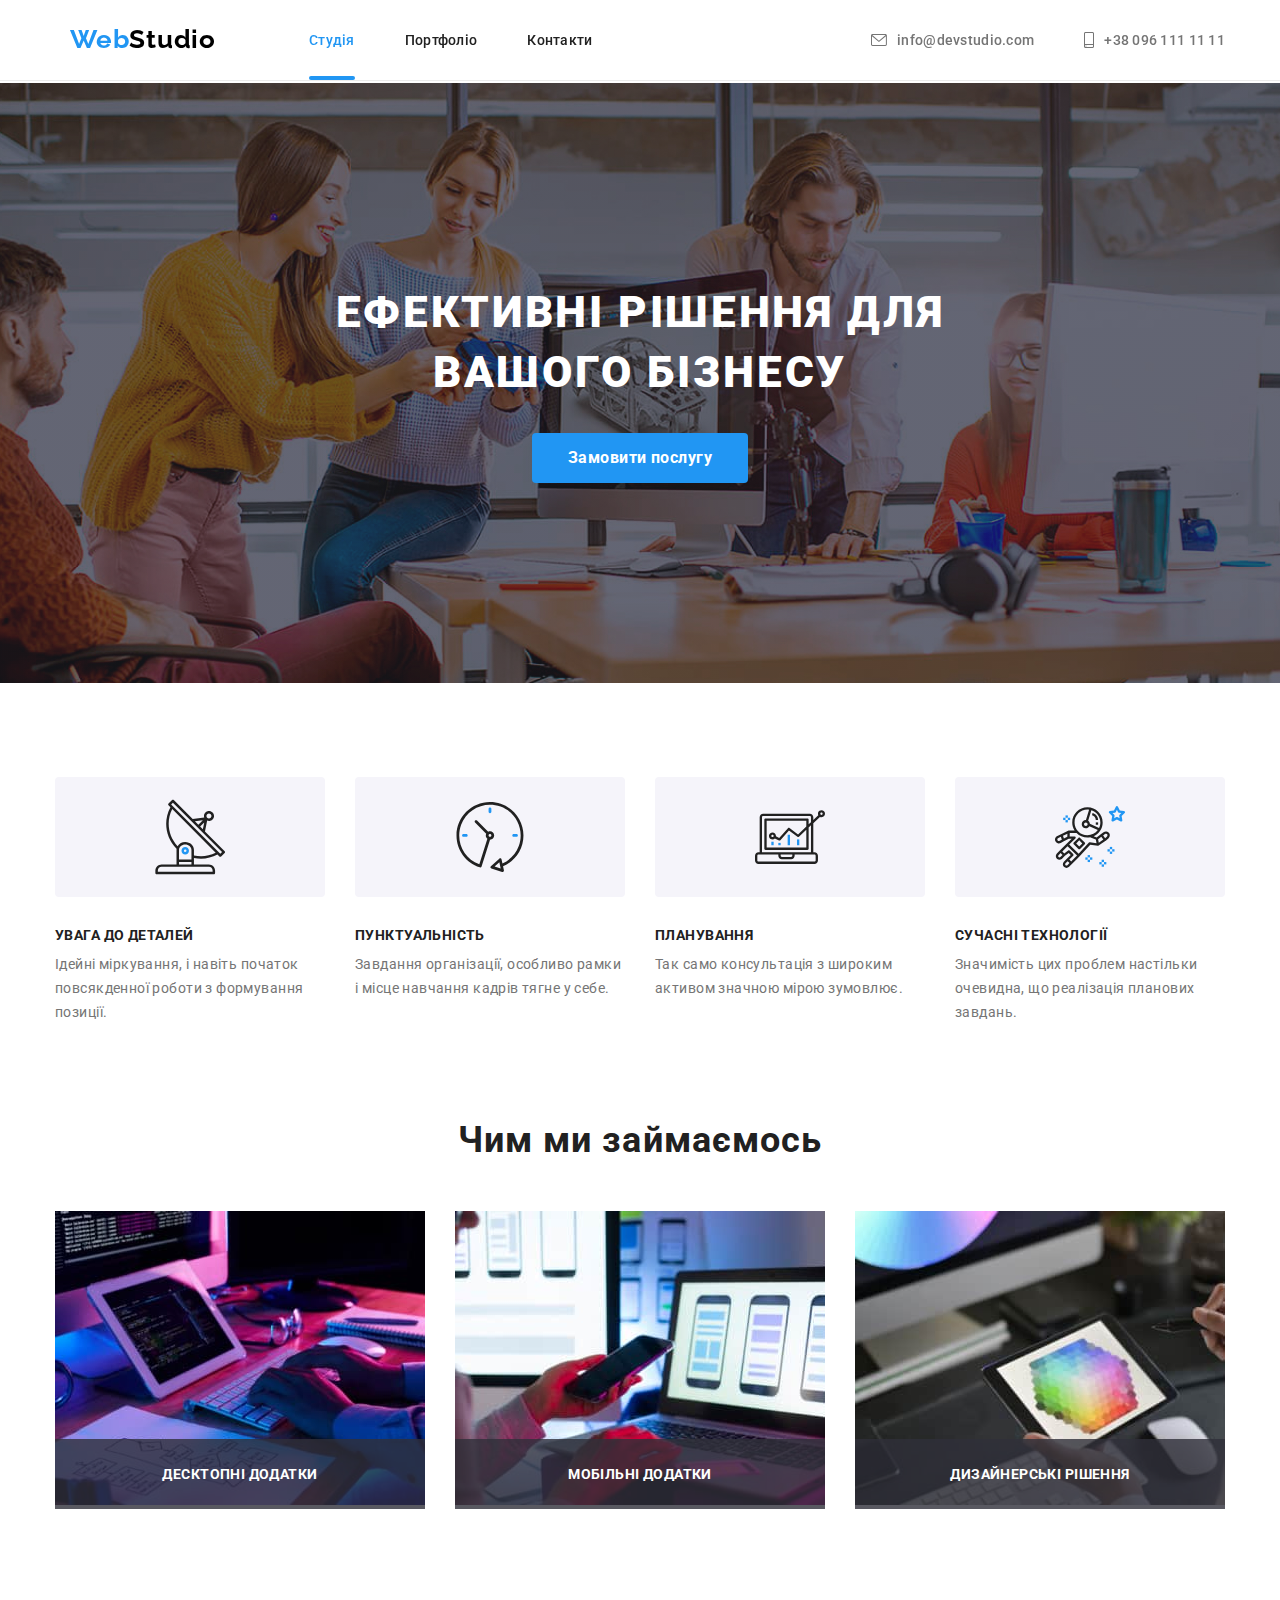
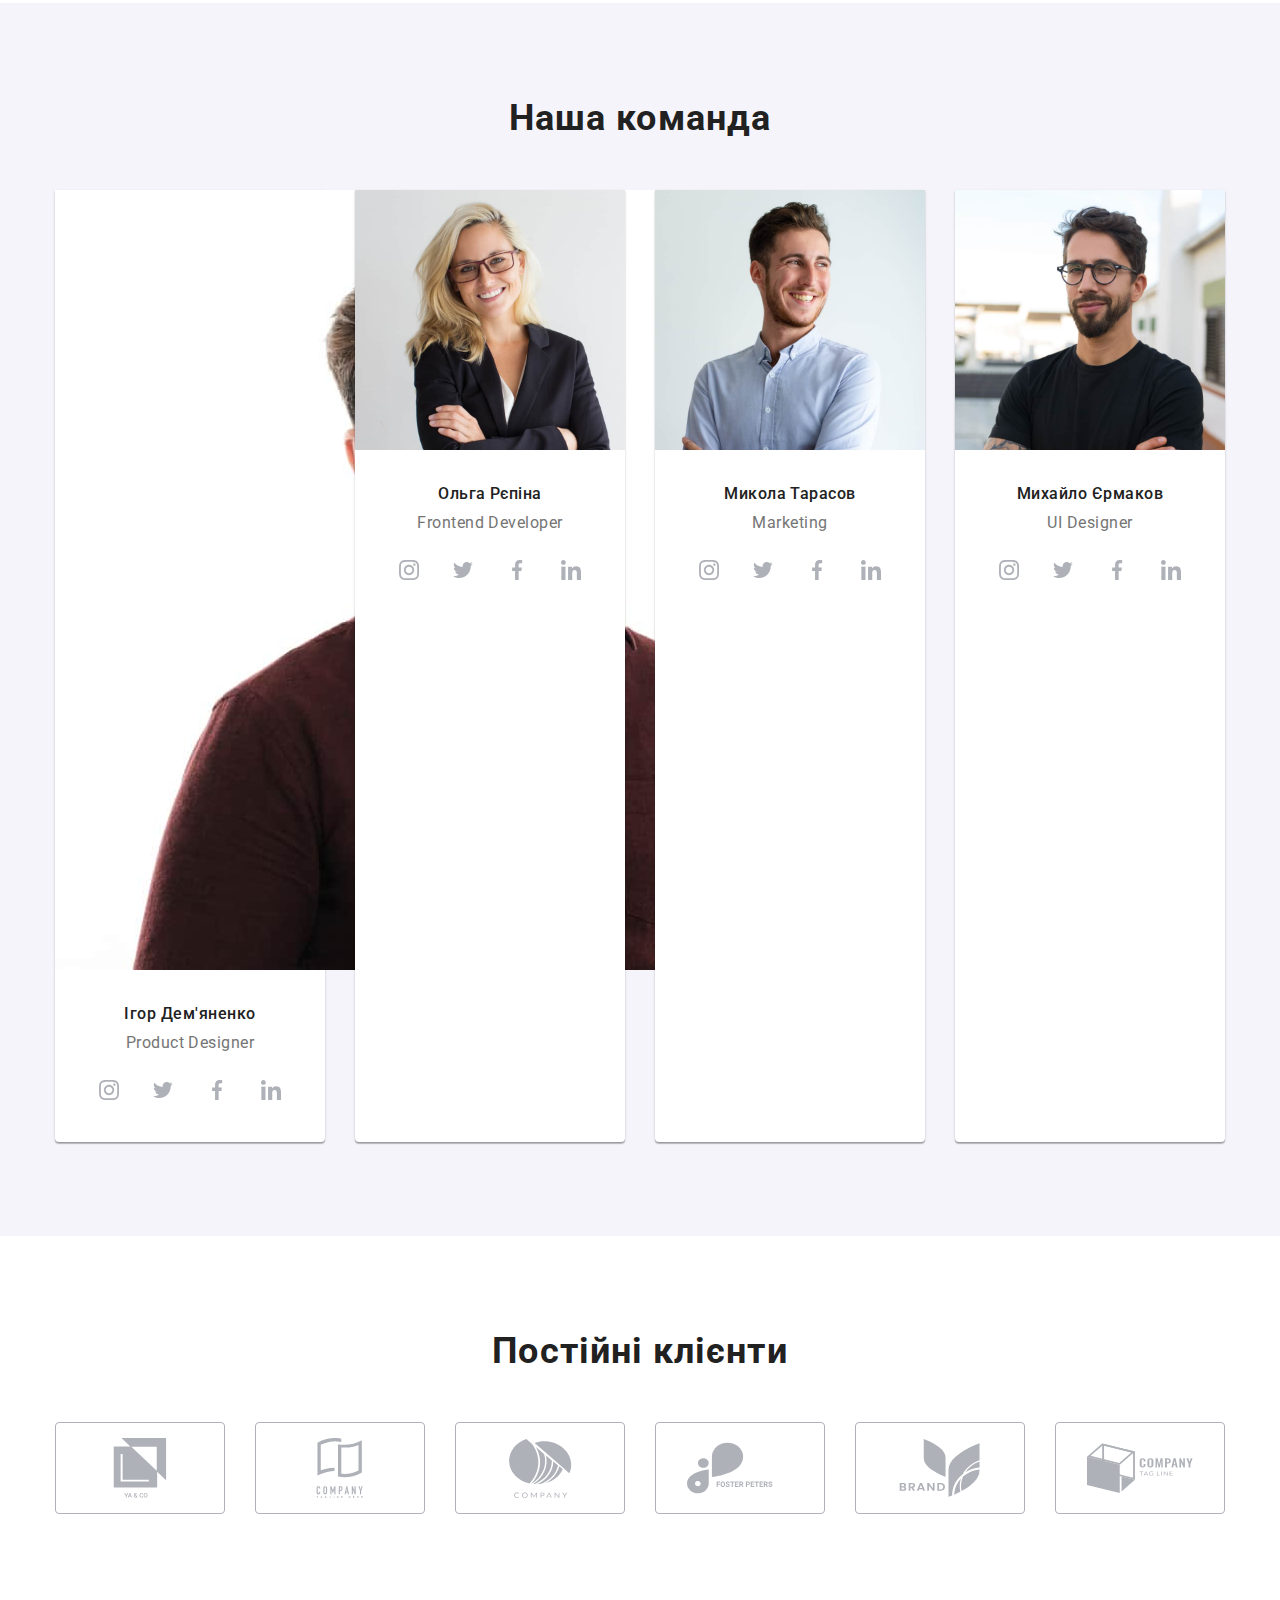
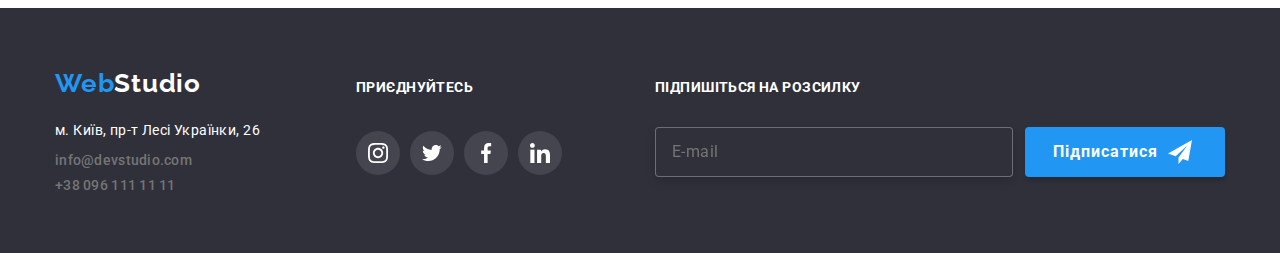
==== commit 3047f867: "upd" ====
--- a/index.html
+++ b/index.html
@@ -176,13 +176,13 @@
             <li class="team-item">
               
               <img class="team__icon" srcset="
-              ./images/img3.jpg 270w 
-              ./images/tb_ihor_1x.jpg 354w
-              ./images/mb_ihor_1x.jpg 450w 
-              ./images/ds_ihor_2x.jpg 540w
-              ./images/tb_ihor_2x.jpg 708w 
-              ./images/mb_ihor_2x.jpg 900w" sizes="(min-width: 1200px) 270px, (min-width: 768px) 354px, (min-width: 480px) 450px,
-100vw" src="./images/img3.jpg" alt="Фото Ігоря Дем'яненка" width="270" height="260"
+              ./images/img3.jpg 
+              ./images/tb_ihor_1x.jpg 
+              ./images/mb_ihor_1x.jpg 
+              ./images/ds_ihor_2x.jpg 
+              ./images/tb_ihor_2x.jpg 
+              ./images/mb_ihor_2x.jpg " sizes="(min-width: 1200px) 270px, (min-width: 768px) 354px, (min-width: 480px) 450px,
+100vw" src="./images/img3.jpg" alt="Фото Ігоря Дем'яненка" 
 loading="lazy" />
               <div class="team-text">
                 <h3 class="name-header">Ігор Дем'яненко</h3>
--- a/css/main.min.css
+++ b/css/main.min.css
@@ -1 +1 @@
-:root{--primary-text-color: #757575;--title-text-color: #212121;--accent-color: #2196f3;--primary-white-color: #ffffff;--secondary-bg-color: #f5f4fa}.no-transparency{background-color:rgba(47,48,58,.4);-webkit-backdrop-filter:blur(4px);backdrop-filter:blur(4px)}body{background-color:var(--primary-white-color);color:var(--primary-text-color);font-family:"Roboto","Arial",sans-serif;padding-top:83px}h1,h2,h3,h4,h5,h6,p{margin:0px}a{text-decoration:none}.list{list-style:none}h1{margin-top:0px}h2{color:var(--title-text-color);font-size:36px;line-height:1.17;text-align:center;letter-spacing:.03em}h3{color:var(--title-text-color);font-weight:700}ul{margin:0;padding:0;list-style:none}.li-width{width:270px}img{display:block;max-width:100%;height:auto}.container{display:block;margin-left:auto;margin-right:auto;padding-left:15px;padding-right:15px}@media screen and (min-width: 480px){.container{width:480px;margin-left:15px}}@media screen and (min-width: 768px){.container{width:768px;margin-left:15px}}@media screen and (min-width: 1200px){.container{width:1200px;margin-left:auto}}.section{padding-top:60px;padding-bottom:6px;display:block;margin:0 auto}@media screen and (min-width: 1200px){.section{padding-top:94px;padding-bottom:94px}}@media screen and (max-width: 1199.8px){.min-section{display:none}}.button{cursor:pointer;font-weight:500;font-size:16px;line-height:1.63;text-align:center;letter-spacing:.03em;padding-left:22px;padding-right:22px;min-height:38px;border:0px;border-radius:4px;transition-property:background-color,color,box-shadow;transition-duration:250ms;transition-timing-function:cubic-bezier(0.4, 0, 0.2, 1)}.button:hover{font-weight:500;font-size:16px;line-height:1.83;text-align:center;letter-spacing:.03em;background-color:var(--accent-color);color:var(--primary-white-color);box-shadow:0px 4px 4px rgba(0,0,0,.15);border-radius:4px}.button:active{font-weight:500;font-size:16px;line-height:1.83;text-align:center;letter-spacing:.03em;background-color:var(--accent-color);color:var(--primary-white-color);box-shadow:0px 4px 4px rgba(0,0,0,.15);border-radius:4px}.btn-title{margin-left:32px;margin-right:32px}.btn-submit{border:none;margin-left:12px;width:200px;height:50px;background:#2196f3;box-shadow:0px 4px 4px rgba(0,0,0,.15);border-radius:4px;font-weight:700;font-size:16px;line-height:30px;display:flex;align-items:center;text-align:center;letter-spacing:.06em;color:#fff;padding-left:28px;cursor:pointer}@media screen and (max-width: 1199px){.btn-submit{display:block}}.button-close{border:1px solid rgba(0,0,0,.1);background:#fff;border-radius:50%;width:30px;height:30px;margin-left:490px;margin-top:8px}.button-close:hover{fill:#2196f3;cursor:pointer}.button-close:focus{fill:#2196f3;cursor:pointer}.btn-section{margin-bottom:50px;padding-bottom:0px}.btn-size{margin-left:22px;margin-right:22px}.btn{text-align:center}.hover-btn:hover{box-shadow:0px 3px 1px rgba(0,0,0,.1),0px 1px 2px rgba(0,0,0,.08),0px 2px 2px rgba(0,0,0,.12)}.hover-btn:focus{box-shadow:0px 3px 1px rgba(0,0,0,.1),0px 1px 2px rgba(0,0,0,.08),0px 2px 2px rgba(0,0,0,.12)}.hero-title{color:var(--primary-white-color);font-weight:900;font-size:44px;line-height:1.36;text-align:center;letter-spacing:.06em;text-transform:uppercase;width:696px;margin-left:auto;margin-right:auto;margin-bottom:30px}.hero{background-color:#2f303a}.hero button{color:var(--primary-white-color);background-color:var(--accent-color);font-weight:700}.hero .button{font-weight:700}.hero-btn{padding-top:10px;padding-bottom:10px;padding-left:32px;padding-right:32px;min-width:216px;min-height:50px}.hero{padding-top:200px;padding-bottom:200px}.hero{display:block;justify-content:center;margin:0 auto;text-align:center;padding:118px 0;max-width:100%;background-repeat:no-repeat;background-position:center;background-size:cover;background-image:linear-gradient(to right, rgba(47, 48, 58, 0.4), rgba(47, 48, 58, 0.4)),url(../images/header/mb_header_1x.jpg)}@media(min-device-pixel-ratio: 2),(-webkit-min-device-pixel-ratio: 2),(min-resolution: 192dpi),(min-resolution: 2dppx){.hero{background-image:linear-gradient(to right, rgba(47, 48, 58, 0.4), rgba(47, 48, 58, 0.4)),url(../images/header/mb_header_2x.jpg)}}@media screen and (min-width: 768px){.hero{background-image:linear-gradient(to right, rgba(47, 48, 58, 0.4), rgba(47, 48, 58, 0.4)),url(../images/header/tb_header_1x.jpg)}}@media screen and (min-width: 768px)and (min-device-pixel-ratio: 2),screen and (min-width: 768px)and (-webkit-min-device-pixel-ratio: 2),screen and (min-width: 768px)and (min-resolution: 192dpi),screen and (min-width: 768px)and (min-resolution: 2dppx){.hero{background-image:linear-gradient(to right, rgba(47, 48, 58, 0.4), rgba(47, 48, 58, 0.4)),url(../images/header/tb_header_2x.jpg)}}@media screen and (min-width: 1200px){.hero{background-image:linear-gradient(to right, rgba(47, 48, 58, 0.4), rgba(47, 48, 58, 0.4)),url(../images/herobackground.jpg)}}@media screen and (min-width: 1200px)and (min-device-pixel-ratio: 2),screen and (min-width: 1200px)and (-webkit-min-device-pixel-ratio: 2),screen and (min-width: 1200px)and (min-resolution: 192dpi),screen and (min-width: 1200px)and (min-resolution: 2dppx){.hero{background-image:linear-gradient(to right, rgba(47, 48, 58, 0.4), rgba(47, 48, 58, 0.4)),url(../images/header/ds_Header_2x.jpg)}}@media screen and (min-width: 1200px){.hero{height:600px;padding:200px 0;background-image:url("../images/herobackground.jpg");max-width:1600px;background-position:center;background-repeat:no-repeat;background-size:cover;margin-left:auto;margin-right:auto}}.header{display:flex;align-items:center;border-bottom:1px solid #ececec}.studio-header{color:#000}.name-header{margin-bottom:10px}.head-border{border-bottom:1px solid #ececec}.mail-icon{width:16px;height:12px;fill:#757575;margin-right:10px;transition-property:background-color;transition-duration:250ms;transition-timing-function:cubic-bezier(0.4, 0, 0.2, 1)}.tel-icon{width:10px;height:16px;fill:#757575;margin-right:10px;transition-property:background-color;transition-duration:250ms;transition-timing-function:cubic-bezier(0.4, 0, 0.2, 1);transition-property:background-color;transition-duration:250ms;transition-timing-function:cubic-bezier(0.4, 0, 0.2, 1)}.head-border{position:fixed;width:100%;top:0;z-index:10}.site-logo{color:var(--accent-color);font-family:"Raleway";font-weight:700;font-size:26px;line-height:1.2;letter-spacing:.03em;display:block;margin-left:15px}.logo-footer{margin-bottom:20px}.nav{font-weight:500;font-size:14px;line-height:1.15;letter-spacing:.02em;display:flex;align-items:center}.nav li{margin-right:50px}.nav li:last-child{margin-right:0}.nav .link{display:none}@media screen and (min-width: 768px){.nav .link{color:var(--title-text-color);display:block;padding-top:32px;padding-bottom:32px;position:relative;transition-property:background-color;transition-duration:250ms;transition-timing-function:cubic-bezier(0.4, 0, 0.2, 1)}}.nav .link:hover{color:var(--accent-color)}.nav .link:focus{color:var(--accent-color)}.nav .link.current{color:#2196f3}.nav .link.current::after{content:"";display:block;width:100%;height:4px;border-radius:2px;background-color:#2196f3;position:absolute;bottom:0;left:0}.auth-nav{display:none}@media screen and (max-width: 1199px){.auth-nav{margin-top:2px}}@media screen and (min-width: 768px){.auth-nav{display:flex;flex-direction:column;align-items:flex-start;margin-left:auto}}@media screen and (min-width: 1200px){.auth-nav{flex-direction:row}}.auth-nav .item+.item{margin-left:50px}@media screen and (max-width: 1199px){.auth-nav .item+.item{margin-left:0}}.nav .list{margin-left:93px}.contact-footer{font-size:14px;line-height:1.71;letter-spacing:.03em;color:rgba(255,255,255,.6)}.contact:hover{color:var(--accent-color)}.contact:focus{color:var(--accent-color)}.address{color:var(--primary-white-color);font-style:normal;font-size:14px;line-height:1.71;letter-spacing:.03em}.contact{color:var(--primary-text-color);font-weight:500;font-size:14px;line-height:1.15;letter-spacing:.02em;transition-property:background-color;transition-duration:250ms;transition-timing-function:cubic-bezier(0.4, 0, 0.2, 1)}.contact:hover{color:var(--accent-color)}.contact:focus{color:var(--accent-color)}.contact:hover .tel-icon{fill:#2196f3}.contact:hover .mail-icon{fill:#2196f3}.contact:focus .tel-icon{fill:#2196f3}.contact:focus .mail-icon{fill:#2196f3}.addres-fotter{margin-bottom:9px}.contact-footer{display:flex;flex-wrap:wrap}.mail{margin-bottom:9px}.top-contact{display:flex;flex-wrap:wrap;align-items:center}@media screen and (min-width: 1200px){.top-contact{display:flex;align-items:center}}.about h3{font-size:14px;line-height:1.15;letter-spacing:.03em;text-transform:uppercase}.about-header{margin-bottom:10px;margin-top:30px}.about p{font-size:14px;line-height:1.71;letter-spacing:.03em}.about{padding-bottom:0px}.about-list{display:flex;gap:30px}@media screen and (max-width: 767.8px){.about-list{display:inline}}.team{background-color:#f5f4fa;display:block;margin:auto}.team h3{font-weight:500;font-size:16px;line-height:1.19;text-align:center;letter-spacing:.03em}.team p{font-size:16px;line-height:19px;text-align:center;letter-spacing:.03em}.team-text{padding-top:30px;padding-bottom:30px}.team-item{background-color:#fff;box-shadow:0px 1px 3px rgba(0,0,0,.12),0px 1px 1px rgba(0,0,0,.14),0px 2px 1px rgba(0,0,0,.2);border-radius:0px 0px 4px 4px;display:block;margin:auto}.team-list{display:flex;gap:30px}@media screen and (max-width: 767.8px){.team-list{display:inline}}.work-header{margin-top:0px;margin-bottom:50px}.work-list{display:flex;gap:30px}.studio-work{border-top:none;border:1px solid #eee;width:370px}.work-div{width:270px;height:120px;background-color:#f5f4fa;display:flex;align-items:center;justify-content:center;border-radius:4px}.portfolio p{color:var(--primary-text-color);font-size:16px;line-height:1.88;letter-spacing:.03em}.portfolio-section{padding-top:94px}.portfolio-text{color:#757575;font-weight:400;font-size:16px;line-height:30px;letter-spacing:.03em}.portfolio-title{font-size:18px;line-height:36px;letter-spacing:.06em}.portfolio-list{display:flex;flex-wrap:wrap}.portfolio-list .portfolio-title{text-align:left}.port-name{padding-top:20px;padding-bottom:20px;padding-left:24px;padding-right:24px}.port-btn{display:flex;align-items:center;justify-content:center;margin-bottom:50px}.port-btn li:not(:last-child){margin-right:8px}.port-flex{margin-right:30px}.port-flex:nth-child(3n){margin-right:0}.port-flex{border-top:none;border:1px solid #eee;width:370px;transition-property:background-color;transition-duration:250ms;transition-timing-function:cubic-bezier(0.4, 0, 0.2, 1)}.port-flex:hover{box-shadow:0px 1px 1px rgba(0,0,0,.12),0px 4px 4px rgba(0,0,0,.06),1px 4px 6px rgba(0,0,0,.16)}.port-flex:focus{box-shadow:0px 1px 1px rgba(0,0,0,.12),0px 4px 4px rgba(0,0,0,.06),1px 4px 6px rgba(0,0,0,.16)}.port-flex:nth-child(-n+6){margin-bottom:30px}.list .port-btn{margin-bottom:50px}.social-list{display:flex;justify-content:center;gap:10px;margin-top:16px}.social-link{width:44px;height:44px;background-color:#fff;border-radius:50%;display:flex;align-items:center;justify-content:center;transition-property:background-color,fill,color;transition-duration:250ms;transition-timing-function:cubic-bezier(0.4, 0, 0.2, 1)}.social-link:hover,.social-link:focus{background-color:#2196f3}.social-icon{width:20px;height:20px;fill:#afb1b8}.social-link:hover .social-icon{fill:#fff}.social-link:focus .social-icon{fill:#fff}.backdrop{position:fixed;top:0;left:0;background-color:rgba(0,0,0,.2);width:100%;height:100%;transition-property:all;transition-duration:250ms;transition-timing-function:cubic-bezier(0.4, 0, 0.2, 1)}.backdrop.is-hidden{opacity:0;pointer-events:none;z-index:100;visibility:hidden}.modal{position:absolute;width:528px;height:581px;top:50%;left:50%;transform:translate(-50%, -50%);background:#fff;box-shadow:0px 1px 3px rgba(0,0,0,.12),0px 1px 1px rgba(0,0,0,.14),0px 2px 1px rgba(0,0,0,.2);border-radius:4px;transition:transform 300ms ease-in-out}.backdrop.is-hidden .modal{transform:translate(-50%, -70%)}.modal-btn{background:#2196f3;box-shadow:0px 4px 4px rgba(0,0,0,.15);border-radius:4px;width:200px;height:50px;display:block;margin:0 auto;color:#fff;margin-top:30px;margin-bottom:40px}.modal-span{display:block;font-weight:400;font-size:12px;line-height:14px;letter-spacing:.01em;color:#757575}.modal-span{margin-bottom:4px;margin-left:41px;margin-top:10px}.modal-svg{position:absolute;bottom:14px;left:56px}.modal-link{font-weight:400;font-size:14px;line-height:24px;letter-spacing:.03em;color:#2196f3;text-decoration:underline}.modal-title{text-align:center;font-weight:700;font-size:20px;line-height:23px;text-align:center;letter-spacing:.03em;color:#212121;margin-top:2px}.form-checkbox{-webkit-appearance:none;-moz-appearance:none;appearance:none}.form-input-text{-webkit-user-select:none;-moz-user-select:none;-ms-user-select:none;user-select:none;margin-left:8px}.form-checkbox-icon .unchecked{opacity:1;transition:250ms}.form-checkbox:checked+.form-checkbox-icon .unchecked{opacity:0}.form-checkbox-icon .checked{opacity:0;transition:250ms}.form-checkbox:checked+.form-checkbox-icon .checked{opacity:1}.form-group{display:flex;flex-wrap:wrap}.form-field{width:448px;position:relative}.form-input{width:448px;height:40px;border:1px solid rgba(33,33,33,.2);border-radius:4px;margin-left:41px;outline:none}.form-input:focus{border:1px solid #2196f3;border-radius:4px;border-color:#2196f3;transition-duration:250ms;transition-timing-function:cubic-bezier(0.4, 0, 0.2, 1)}.form-field-area{width:448px;border:1px solid rgba(33,33,33,.2);border-radius:4px;margin-left:41px;height:120px;margin-bottom:20px;resize:none;outline:none;padding-left:16px;padding-right:16px;padding-top:12px;padding-bottom:12px}.form-field-area::-moz-placeholder{font-weight:400;font-size:12px;line-height:14px;letter-spacing:.01em;color:rgba(117,117,117,.5)}.form-field-area:-ms-input-placeholder{font-weight:400;font-size:12px;line-height:14px;letter-spacing:.01em;color:rgba(117,117,117,.5)}.form-field-area::placeholder{font-weight:400;font-size:12px;line-height:14px;letter-spacing:.01em;color:rgba(117,117,117,.5)}.form-field-area:focus{border:1px solid #2196f3;border-radius:4px;transition-duration:250ms;transition-timing-function:cubic-bezier(0.4, 0, 0.2, 1)}.checkbox{display:flex;align-items:center;justify-content:center;margin-bottom:30px}.form-input{padding-left:42px}input{outline:none}.form-input:focus+.modal-svg{fill:#2196f3;transition-duration:250ms;transition-timing-function:cubic-bezier(0.4, 0, 0.2, 1)}.form-input-text{font-weight:400;font-size:14px;line-height:24px;letter-spacing:.03em;color:#757575}.form-header{font-weight:700;font-size:14px;line-height:16px;letter-spacing:.03em;text-transform:uppercase;color:#fff}@media screen and (max-width: 1190px){.form-header{text-align:center}}.form{display:flex;align-items:flex-end}.client-icon{width:106px;height:60px;transition-property:background-color;transition-duration:250ms;transition-timing-function:cubic-bezier(0.4, 0, 0.2, 1)}.client-header{text-align:center;font-weight:700;font-size:36px;line-height:42px;text-align:center;letter-spacing:.03em;margin-left:auto;margin-right:auto;margin-bottom:50px}.client-list{display:flex;align-items:center;justify-content:center;gap:30px}@media screen and (max-width: 767.8px){.client-list{display:flex;gap:30px;flex-wrap:wrap;justify-content:center}}.client-link{display:flex;align-items:center;justify-content:center;border:1px solid #afb1b8;border-radius:4px;color:#afb1b8;width:170px;height:92px;justify-content:center;align-items:center;transition-property:color;transition-duration:250ms;transition-timing-function:cubic-bezier(0.4, 0, 0.2, 1)}.client-link:hover,.client-link:focus{border-color:#2196f3;color:#2196f3}.client-icon{fill:currentColor}.footer{background-color:#2f303a}.studio-footer{color:var(--primary-white-color)}.footer{padding-top:60px;padding-bottom:60px;display:flex}.footer-header{font-weight:700;font-size:14px;line-height:16px;letter-spacing:.03em;text-transform:uppercase;color:#fff;margin-bottom:20px}.footer-divs{display:flex;align-items:baseline}@media screen and (max-width: 1199px){.footer-divs{display:flex;flex-direction:column;flex-wrap:wrap}}.div1{margin-right:70px}.foot-link{background-color:rgba(255,255,255,.1)}.foot-icon{fill:#fff}.menu-container{position:fixed;top:0;left:0;width:480px;height:100vh;padding:48px 40px;background-color:#fff;z-index:999;transform:translateX(100%);transition:transform 250ms ease-in-out}@media screen and (min-width: 768px){.menu-container{display:none}}.menu-container.is-open{transform:translateX(0)}.menu-container .menu-toggle{position:absolute;top:10px;right:15px}.mobile-menu{width:100%;padding:0;margin:0;list-style:none}.mobile-menu__flex-box{height:100%;display:flex;flex-direction:column;justify-content:space-between}.mobile-menu__link{display:block;text-decoration:none;font-weight:500;font-size:40px;line-height:1.175;letter-spacing:.02em;color:#212121}.mobile-menu__link:hover,.mobile-menu__link:focus{color:#2196f3}.mobile-menu__item:not(:last-child){margin-bottom:32px}.mobile-menu__media-list{display:flex;align-items:center;justify-content:flex-start;gap:10px}.mobile-menu__media-item:not(:last-child){padding-right:10px;border-right:1px solid rgba(33,33,33,.2)}.mobile-menu_media-link{font-weight:500;font-size:18px;line-height:1.2222222222;letter-spacing:.02em;color:#212121}.mobile-menu__tel-item{margin-bottom:32px;margin-top:auto}.mobile-menu__tel-link{font-weight:500;font-size:34px;line-height:1.1764705882;letter-spacing:.02em;color:var(--accent-color)}.mobile-menu__mail-item{margin-bottom:64px}.mobile-menu__mail-link{font-weight:500;font-size:24px;line-height:1.1666666667;letter-spacing:.02em;color:#212121}.menu-toggle{min-height:40px;min-width:40px;display:flex;align-items:center;justify-content:center;margin:0;padding:0;background-color:rgba(0,0,0,0);cursor:pointer;border:none;border-radius:50%;outline:none;transition:fill #212121}.menu-toggle:hover,.menu-toggle:focus{fill:#2196f3}@media(min-width: 768px){.menu-toggle{display:none}}.mobile-menu__link{color:#212121}/*# sourceMappingURL=main.min.css.map */+:root{--primary-text-color: #757575;--title-text-color: #212121;--accent-color: #2196f3;--primary-white-color: #ffffff;--secondary-bg-color: #f5f4fa}.no-transparency{background-color:rgba(47,48,58,.4);-webkit-backdrop-filter:blur(4px);backdrop-filter:blur(4px)}body{background-color:var(--primary-white-color);color:var(--primary-text-color);font-family:"Roboto","Arial",sans-serif;padding-top:83px}@media screen and (max-width: 767.8px){body{padding-top:60px}}h1,h2,h3,h4,h5,h6,p{margin:0px}a{text-decoration:none}.list{list-style:none}h1{margin-top:0px}h2{color:var(--title-text-color);font-size:36px;line-height:1.17;text-align:center;letter-spacing:.03em}h3{color:var(--title-text-color);font-weight:700}ul{margin:0;padding:0;list-style:none}.li-width{max-width:450px}@media screen and (min-width: 768px){.li-width{width:354px}}@media screen and (min-width: 1200px){.li-width{width:270px}}.container{display:block;margin-left:auto;margin-right:auto;padding-left:15px;padding-right:15px}@media screen and (max-width: 480px){.container{max-width:480px;margin-left:auto;margin-right:auto;padding-left:15px;padding-right:15px}}@media screen and (min-width: 768px){.container{width:768px;margin-left:auto;margin-right:auto;padding-left:15px;padding-right:15px}}@media screen and (min-width: 1200px){.container{width:1200px;margin-left:auto;margin-right:auto;padding-left:15px;padding-right:15px}}.section{padding-top:60px;padding-bottom:60px;display:block;margin-left:auto;margin-right:auto}@media screen and (min-width: 1200px){.section{width:100%;padding-top:94px;padding-bottom:94px}}@media screen and (max-width: 1199.8px){.min-section{width:100%;display:none}}.button{cursor:pointer;font-weight:500;font-size:16px;line-height:1.63;text-align:center;letter-spacing:.03em;padding-left:22px;padding-right:22px;min-height:38px;border:0px;border-radius:4px;transition-property:background-color,color,box-shadow;transition-duration:250ms;transition-timing-function:cubic-bezier(0.4, 0, 0.2, 1)}.button:hover{font-weight:500;font-size:16px;line-height:1.83;text-align:center;letter-spacing:.03em;background-color:var(--accent-color);color:var(--primary-white-color);box-shadow:0px 4px 4px rgba(0,0,0,.15);border-radius:4px}.button:active{font-weight:500;font-size:16px;line-height:1.83;text-align:center;letter-spacing:.03em;background-color:var(--accent-color);color:var(--primary-white-color);box-shadow:0px 4px 4px rgba(0,0,0,.15);border-radius:4px}.btn-title{margin-left:32px;margin-right:32px}.btn-submit{border:none;margin-left:12px;width:200px;height:50px;background:#2196f3;box-shadow:0px 4px 4px rgba(0,0,0,.15);border-radius:4px;font-weight:700;font-size:16px;line-height:30px;display:flex;align-items:center;text-align:center;letter-spacing:.06em;color:#fff;padding-left:28px;cursor:pointer}@media screen and (max-width: 1199px){.btn-submit{display:block;margin-left:auto;margin-right:auto}}.button-close{border:1px solid rgba(0,0,0,.1);background:#fff;border-radius:50%;width:30px;height:30px;margin-left:490px;margin-top:8px}@media screen and (max-width: 1199.8px){.button-close{margin-left:412px}}.button-close:hover{fill:#2196f3;cursor:pointer}.button-close:focus{fill:#2196f3;cursor:pointer}.btn-section{margin-bottom:50px;padding-bottom:0px}.btn-size{margin-left:22px;margin-right:22px}.btn{text-align:center}.hover-btn:hover{box-shadow:0px 3px 1px rgba(0,0,0,.1),0px 1px 2px rgba(0,0,0,.08),0px 2px 2px rgba(0,0,0,.12)}.hover-btn:focus{box-shadow:0px 3px 1px rgba(0,0,0,.1),0px 1px 2px rgba(0,0,0,.08),0px 2px 2px rgba(0,0,0,.12)}.hero-title{color:var(--primary-white-color);font-weight:900;font-size:44px;line-height:1.36;text-align:center;letter-spacing:.06em;text-transform:uppercase;width:696px;margin-left:auto;margin-right:auto;margin-bottom:30px}@media screen and (max-width: 767.8px){.hero-title{width:360px;height:84px;left:60px;top:178px;font-family:"Roboto";font-style:normal;font-weight:900;font-size:26px;line-height:42px;text-align:center;letter-spacing:.06em;text-transform:uppercase}}@media screen and (max-width: 1199.8px){.hero-title{width:360px;height:84px;left:204px;top:198px;font-family:"Roboto";font-style:normal;font-weight:900;font-size:26px;line-height:42px;text-align:center;letter-spacing:.06em;text-transform:uppercase}}.hero{background-color:#2f303a}.hero button{color:var(--primary-white-color);background-color:var(--accent-color);font-weight:700}.hero .button{font-weight:700}.hero-btn{padding-top:10px;padding-bottom:10px;padding-left:32px;padding-right:32px;min-width:216px;min-height:50px;margin-left:auto;margin-right:auto}.hero{padding-top:200px;padding-bottom:200px}.hero{display:block;justify-content:center;margin:0 auto;text-align:center;padding:118px 0;width:100%;background-repeat:no-repeat;background-position:center;background-size:cover;background-image:linear-gradient(to right, rgba(47, 48, 58, 0.4), rgba(47, 48, 58, 0.4)),url(../images/header/mb_header_1x.jpg)}@media(min-device-pixel-ratio: 2),(-webkit-min-device-pixel-ratio: 2),(min-resolution: 192dpi),(min-resolution: 2dppx){.hero{background-image:linear-gradient(to right, rgba(47, 48, 58, 0.4), rgba(47, 48, 58, 0.4)),url(../images/header/mb_header_2x.jpg)}}@media screen and (min-width: 768px){.hero{background-image:linear-gradient(to right, rgba(47, 48, 58, 0.4), rgba(47, 48, 58, 0.4)),url(../images/header/tb_header_1x.jpg)}}@media screen and (min-width: 768px)and (min-device-pixel-ratio: 2),screen and (min-width: 768px)and (-webkit-min-device-pixel-ratio: 2),screen and (min-width: 768px)and (min-resolution: 192dpi),screen and (min-width: 768px)and (min-resolution: 2dppx){.hero{background-image:linear-gradient(to right, rgba(47, 48, 58, 0.4), rgba(47, 48, 58, 0.4)),url(../images/header/tb_header_2x.jpg)}}@media screen and (min-width: 1200px){.hero{background-image:linear-gradient(to right, rgba(47, 48, 58, 0.4), rgba(47, 48, 58, 0.4)),url(../images/herobackground.jpg)}}@media screen and (min-width: 1200px)and (min-device-pixel-ratio: 2),screen and (min-width: 1200px)and (-webkit-min-device-pixel-ratio: 2),screen and (min-width: 1200px)and (min-resolution: 192dpi),screen and (min-width: 1200px)and (min-resolution: 2dppx){.hero{background-image:linear-gradient(to right, rgba(47, 48, 58, 0.4), rgba(47, 48, 58, 0.4)),url(../images/header/ds_Header_2x.jpg)}}@media screen and (min-width: 1200px){.hero{height:600px;padding:200px 0;background-image:linear-gradient(to right, rgba(47, 48, 58, 0.4), rgba(47, 48, 58, 0.4)),url("../images/herobackground.jpg");max-width:1600px;background-position:center;background-repeat:no-repeat;background-size:cover;margin-left:auto;margin-right:auto}}.header{display:flex;align-items:center}@media screen and (min-width: 768px){.header{display:flex;justify-content:space-between}}@media screen and (max-width: 767.8px){.header{justify-content:center;height:60px}}.studio-header{color:#000}.name-header{margin-bottom:10px}.head-border{border-bottom:1px solid #ececec}.mail-icon{width:16px;height:12px;fill:#757575;margin-right:10px;transition-property:background-color;transition-duration:250ms;transition-timing-function:cubic-bezier(0.4, 0, 0.2, 1)}.tel-icon{width:10px;height:16px;fill:#757575;margin-right:10px;transition-property:background-color;transition-duration:250ms;transition-timing-function:cubic-bezier(0.4, 0, 0.2, 1);transition-property:background-color;transition-duration:250ms;transition-timing-function:cubic-bezier(0.4, 0, 0.2, 1)}.head-border{position:fixed;width:100%;top:0;z-index:10}.site-logo{color:var(--accent-color);font-family:"Raleway";font-weight:700;font-size:26px;line-height:1.2;letter-spacing:.03em;display:block}@media screen and (min-width: 768px){.site-logo{margin-left:15px}}.logo-footer{margin-bottom:20px;margin-left:0px}.nav{font-weight:500;font-size:14px;line-height:1.15;letter-spacing:.02em;display:flex;align-items:center}@media screen and (min-width: 480px){.nav{margin-left:0px}}.nav li{margin-right:50px}.nav li:last-child{margin-right:0}.nav .link{display:none}@media screen and (min-width: 768px){.nav .link{color:var(--title-text-color);display:block;padding-top:32px;padding-bottom:32px;position:relative;transition-property:background-color;transition-duration:250ms;transition-timing-function:cubic-bezier(0.4, 0, 0.2, 1)}}.nav .link:hover{color:var(--accent-color)}.nav .link:focus{color:var(--accent-color)}.nav .link.current{color:#2196f3}.nav .link.current::after{content:"";display:block;width:100%;height:4px;border-radius:2px;background-color:#2196f3;position:absolute;bottom:0;left:0}.auth-nav{display:flex}@media screen and (max-width: 767.8px){.auth-nav{display:none}}@media screen and (min-width: 768px){.auth-nav{display:inline}}@media screen and (min-width: 1200px){.auth-nav{display:flex;margin-left:93px}}.auth-nav .item+.item{margin-left:50px}@media screen and (max-width: 1199.8px){.nav.list{margin-left:75px}}@media screen and (min-width: 1200px){.nav.list{margin-left:93px}}.contact-footer{font-size:14px;line-height:1.71;letter-spacing:.03em;color:rgba(255,255,255,.6)}.contact:hover{color:var(--accent-color)}.contact:focus{color:var(--accent-color)}.address{color:var(--primary-white-color);font-style:normal;font-size:14px;line-height:1.71;letter-spacing:.03em}.contact{color:var(--primary-text-color);font-weight:500;font-size:14px;line-height:1.15;letter-spacing:.02em;transition-property:background-color;transition-duration:250ms;transition-timing-function:cubic-bezier(0.4, 0, 0.2, 1)}@media screen and (max-width: 1199.8px){.contact{font-weight:500;font-size:12px;line-height:14px;letter-spacing:.02em}}.contact:hover{color:var(--accent-color)}.contact:focus{color:var(--accent-color)}.contact:hover .tel-icon{fill:#2196f3}.contact:hover .mail-icon{fill:#2196f3}.contact:focus .tel-icon{fill:#2196f3}.contact:focus .mail-icon{fill:#2196f3}.addres-fotter{margin-bottom:9px}.contact-footer{display:flex;flex-wrap:wrap}.mail{margin-bottom:9px}.top-contact{display:flex;flex-wrap:wrap;align-items:center}@media screen and (min-width: 1200px){.top-contact{width:100%;display:flex;align-items:center}}.about h3{font-size:14px;line-height:1.15;letter-spacing:.03em;text-transform:uppercase}.about-header{margin-bottom:10px;margin-top:30px}.about p{font-size:14px;line-height:1.71;letter-spacing:.03em;text-align:left}.about{padding-bottom:0px}@media screen and (min-width: 768px){.about{display:flex;flex-wrap:wrap}}@media screen and (max-width: 767.8px){.about{display:flex;flex-wrap:wrap;justify-content:center}}@media screen and (max-width: 1199.8px){.about{padding-bottom:60px}}.about-list{display:flex;gap:30px}@media screen and (max-width: 1199.8px){.about-list{display:flex;flex-wrap:wrap;justify-content:center;padding-left:0px;padding-right:0px;gap:30px;margin-left:0px;margin-right:0px}}@media screen and (max-width: 767.8px){.about-list{max-width:450px;display:flex;flex-wrap:wrap;justify-content:center;text-align:center}}.team{background-color:#f5f4fa;display:block;margin-left:auto;margin-right:auto}.team h3{font-weight:500;font-size:16px;line-height:1.19;text-align:center;letter-spacing:.03em}.team p{font-size:16px;line-height:19px;text-align:center;letter-spacing:.03em}.team-text{padding-top:30px;padding-bottom:30px}.team-item{background-color:#fff;box-shadow:0px 1px 3px rgba(0,0,0,.12),0px 1px 1px rgba(0,0,0,.14),0px 2px 1px rgba(0,0,0,.2);border-radius:0px 0px 4px 4px;display:block}@media screen and (min-width: 480px){.team-item{width:450px}}@media screen and (min-width: 768px){.team-item{width:354px}}@media screen and (min-width: 1200px){.team-item{width:270px}}.team-list{display:flex;gap:30px}@media screen and (max-width: 767.8px){.team-list{display:flex;flex-wrap:wrap;justify-content:center;align-items:center}}@media screen and (max-width: 1199.8px){.team-list{display:flex;flex-wrap:wrap;justify-content:center;align-items:center}}.work-header{margin-top:0px;margin-bottom:50px}@media screen and (max-width: 1199.8px){.work-header{font-weight:700;font-size:28px;line-height:33px;text-align:center;letter-spacing:.03em;margin-bottom:30px}}.work-list{display:flex;gap:30px}.studio-work{border-top:none;border:1px solid #eee;width:370px}.work-div{max-width:450px;height:120px;background-color:#f5f4fa;display:flex;align-items:center;justify-content:center;border-radius:4px}@media screen and (min-width: 768px){.work-div{width:354px;height:120px;background-color:#f5f4fa;display:flex;justify-content:center}}@media screen and (min-width: 1200px){.work-div{width:270px;height:120px;background-color:#f5f4fa;display:flex;align-items:center;justify-content:center;border-radius:4px}}.team-icon{max-width:100%}.portfolio p{color:var(--primary-text-color);font-size:16px;line-height:1.88;letter-spacing:.03em}.portfolio-section{padding-top:94px}.portfolio-text{color:#757575;font-weight:400;font-size:16px;line-height:30px;letter-spacing:.03em}.portfolio-title{font-size:18px;line-height:36px;letter-spacing:.06em}.portfolio-list{display:flex;flex-wrap:wrap}.portfolio-list .portfolio-title{text-align:left}.port-name{padding-top:20px;padding-bottom:20px;padding-left:24px;padding-right:24px}.port-btn{display:flex;align-items:center;justify-content:center;margin-bottom:50px}.port-btn li:not(:last-child){margin-right:8px}.port-flex{margin-right:30px}.port-flex:nth-child(3n){margin-right:0}.port-flex{border-top:none;border:1px solid #eee;width:370px;transition-property:background-color;transition-duration:250ms;transition-timing-function:cubic-bezier(0.4, 0, 0.2, 1)}.port-flex:hover{box-shadow:0px 1px 1px rgba(0,0,0,.12),0px 4px 4px rgba(0,0,0,.06),1px 4px 6px rgba(0,0,0,.16)}.port-flex:focus{box-shadow:0px 1px 1px rgba(0,0,0,.12),0px 4px 4px rgba(0,0,0,.06),1px 4px 6px rgba(0,0,0,.16)}.port-flex:nth-child(-n+6){margin-bottom:30px}.list .port-btn{margin-bottom:50px}.social-list{display:flex;justify-content:center;gap:10px;margin-top:16px}@media screen and (max-width: 1199.8px){.social-list{margin-top:0px}}.social-link{width:44px;height:44px;background-color:#fff;border-radius:50%;display:flex;align-items:center;justify-content:center;transition-property:background-color,fill,color;transition-duration:250ms;transition-timing-function:cubic-bezier(0.4, 0, 0.2, 1)}.social-link:hover,.social-link:focus{background-color:#2196f3}.social-icon{width:20px;height:20px;fill:#afb1b8}.social-link:hover .social-icon{fill:#fff}.social-link:focus .social-icon{fill:#fff}.backdrop{position:fixed;top:0;left:0;background-color:rgba(0,0,0,.2);width:100%;height:100%;transition-property:all;transition-duration:250ms;transition-timing-function:cubic-bezier(0.4, 0, 0.2, 1)}.backdrop.is-hidden{opacity:0;pointer-events:none;z-index:100;visibility:hidden}.modal{position:absolute;width:528px;height:581px;top:50%;left:50%;transform:translate(-50%, -50%);background:#fff;box-shadow:0px 1px 3px rgba(0,0,0,.12),0px 1px 1px rgba(0,0,0,.14),0px 2px 1px rgba(0,0,0,.2);border-radius:4px;transition:transform 300ms ease-in-out}@media screen and (max-width: 1199.8px){.modal{max-width:450px;height:609px}}.backdrop.is-hidden .modal{transform:translate(-50%, -70%)}.modal-btn{background:#2196f3;box-shadow:0px 4px 4px rgba(0,0,0,.15);border-radius:4px;width:200px;height:50px;display:block;margin:0 auto;color:#fff;margin-top:30px;margin-bottom:40px}.modal-span{display:block;font-weight:400;font-size:12px;line-height:14px;letter-spacing:.01em;color:#757575}.modal-span{margin-bottom:4px;margin-left:41px;margin-top:10px}.modal-svg{position:absolute;bottom:14px;left:56px}.modal-link{font-weight:400;font-size:14px;line-height:24px;letter-spacing:.03em;color:#2196f3;text-decoration:underline}.modal-title{text-align:center;font-weight:700;font-size:20px;line-height:23px;text-align:center;letter-spacing:.03em;color:#212121;margin-top:2px}.form-checkbox{-webkit-appearance:none;-moz-appearance:none;appearance:none}.form-input-text{-webkit-user-select:none;-moz-user-select:none;-ms-user-select:none;user-select:none;margin-left:8px}.form-checkbox-icon .unchecked{opacity:1;transition:250ms}.form-checkbox:checked+.form-checkbox-icon .unchecked{opacity:0}.form-checkbox-icon .checked{opacity:0;transition:250ms}.form-checkbox:checked+.form-checkbox-icon .checked{opacity:1}.form-group{display:flex;flex-wrap:wrap}.form-field{width:448px;position:relative}.form-input{width:448px;height:40px;border:1px solid rgba(33,33,33,.2);border-radius:4px;margin-left:41px;outline:none}@media screen and (max-width: 1199.8px){.form-input{width:370px}}.form-input:focus{border:1px solid #2196f3;border-radius:4px;border-color:#2196f3;transition-duration:250ms;transition-timing-function:cubic-bezier(0.4, 0, 0.2, 1)}.form-field-area{width:448px;border:1px solid rgba(33,33,33,.2);border-radius:4px;margin-left:41px;height:120px;margin-bottom:20px;resize:none;outline:none;padding-left:16px;padding-right:16px;padding-top:12px;padding-bottom:12px}@media screen and (max-width: 1199.8px){.form-field-area{width:370px}}.form-field-area::-moz-placeholder{font-weight:400;font-size:12px;line-height:14px;letter-spacing:.01em;color:rgba(117,117,117,.5)}.form-field-area:-ms-input-placeholder{font-weight:400;font-size:12px;line-height:14px;letter-spacing:.01em;color:rgba(117,117,117,.5)}.form-field-area::placeholder{font-weight:400;font-size:12px;line-height:14px;letter-spacing:.01em;color:rgba(117,117,117,.5)}.form-field-area:focus{border:1px solid #2196f3;border-radius:4px;transition-duration:250ms;transition-timing-function:cubic-bezier(0.4, 0, 0.2, 1)}.checkbox{display:flex;align-items:center;justify-content:center;margin-bottom:30px}.form-input{padding-left:42px}input{outline:none}.form-input:focus+.modal-svg{fill:#2196f3;transition-duration:250ms;transition-timing-function:cubic-bezier(0.4, 0, 0.2, 1)}.form-input-text{font-weight:400;font-size:14px;line-height:24px;letter-spacing:.03em;color:#757575}@media screen and (max-width: 1199.8px){.form-input-text{width:346px;height:14px;left:79px;top:567px;font-family:"Roboto";font-style:normal;font-weight:400;font-size:12px;line-height:14px;letter-spacing:.03em}}.form-header{font-weight:700;font-size:14px;line-height:16px;letter-spacing:.03em;text-transform:uppercase;color:#fff}@media screen and (max-width: 1199.8px){.form-header{text-align:center}}@media screen and (min-width: 1200px){.form{display:flex;align-items:flex-end}}.client-icon{width:106px;height:60px;transition-property:background-color;transition-duration:250ms;transition-timing-function:cubic-bezier(0.4, 0, 0.2, 1)}.client-header{text-align:center;font-weight:700;font-size:36px;line-height:42px;text-align:center;letter-spacing:.03em;margin-left:auto;margin-right:auto;margin-bottom:50px}@media screen and (max-width: 1199.8px){.client-header{font-weight:700;font-size:28px;line-height:33px;text-align:center;letter-spacing:.03em;margin-bottom:30px}}.client-list{display:flex;align-items:center;justify-content:center;gap:30px}@media screen and (max-width: 767.8px){.client-list{display:flex;gap:30px;flex-wrap:wrap;justify-content:center}}@media screen and (max-width: 1199.8px){.client-list{display:flex;gap:30px;flex-wrap:wrap;justify-content:center}}.client-link{display:flex;align-items:center;justify-content:center;border:1px solid #afb1b8;border-radius:4px;color:#afb1b8;width:210px;height:92px;justify-content:center;align-items:center;transition-property:color;transition-duration:250ms;transition-timing-function:cubic-bezier(0.4, 0, 0.2, 1)}@media screen and (min-width: 768px){.client-link{width:226px;display:flex;align-items:center;justify-content:center}}@media screen and (min-width: 1200px){.client-link{width:170px;display:flex;align-items:center;justify-content:center}}.client-link:hover,.client-link:focus{border-color:#2196f3;color:#2196f3}.client-icon{fill:currentColor}.footer{background-color:#2f303a}.studio-footer{color:var(--primary-white-color)}.footer{padding-top:60px;padding-bottom:60px;display:flex;margin-left:auto;margin-right:auto}.footer .footer-header{font-weight:700;font-size:14px;line-height:16px;letter-spacing:.03em;text-transform:uppercase;color:#fff;margin-bottom:20px}.footer .footer-divs{display:flex;align-items:baseline;justify-content:center;margin-left:auto;margin-right:auto}@media screen and (max-width: 1199.8px){.footer .footer-divs{width:768px;display:flex;flex-wrap:wrap}}@media screen and (max-width: 767.8px){.footer .footer-divs{width:100%;display:flex;flex-direction:column;flex-wrap:wrap;margin-left:auto;margin-right:auto;justify-content:center}}.div1{display:flex;flex-direction:column;align-items:center;margin-right:auto;margin-left:auto}@media screen and (min-width: 768px){.div1{margin-left:auto}}@media screen and (min-width: 1200px){.div1{width:1200px;display:flex;flex-direction:column;align-items:center;margin-right:70px;text-align:center}}@media screen and (min-width: 1200px){.div1{align-items:flex-start}}.div2{display:flex;flex-direction:column;align-items:center;margin-left:auto;margin-right:auto}@media screen and (max-width: 768px){.div2{margin-top:60px}}@media screen and (min-width: 768px){.div2{margin-left:165px;margin-right:auto}}@media screen and (min-width: 768px){.div2{margin-left:0px}}@media screen and (min-width: 1200px){.div2{align-items:flex-start}}.foot-link{background-color:rgba(255,255,255,.1)}.foot-icon{fill:#fff}.menu-container{position:fixed;top:0;left:0;width:100vw;height:100vh;padding:48px 40px;background-color:#fff;z-index:999;transform:translateX(100%);transition:transform 250ms ease-in-out;display:flex}@media screen and (min-width: 768px){.menu-container{width:768px;display:none}}.menu-container.is-open{transform:translateX(0)}.menu-container .menu-toggle{position:absolute;top:10px;right:15px}.mobile-menu{width:100%;padding:0;margin:0;list-style:none}.mobile-menu__flex-box{height:100%;display:flex;flex-direction:column;justify-content:space-between}.mobile-menu__link{display:block;text-decoration:none;font-weight:500;font-size:40px;line-height:1.175;letter-spacing:.02em;color:#212121}.mobile-menu__link:hover,.mobile-menu__link:focus{color:#2196f3}.mobile-menu__item:not(:last-child){margin-bottom:32px}.mobile-menu__media-list{display:flex;align-items:center;justify-content:flex-start;gap:10px}.mobile-menu__media-item:not(:last-child){padding-right:10px;border-right:1px solid rgba(33,33,33,.2)}.mobile-menu_media-link{font-weight:500;font-size:18px;line-height:1.2222222222;letter-spacing:.02em;color:#212121}.mobile-menu__tel-item{margin-bottom:32px;margin-top:auto}.mobile-menu__tel-link{font-weight:500;font-size:34px;line-height:1.1764705882;letter-spacing:.02em;color:var(--accent-color)}.mobile-menu__mail-item{margin-bottom:64px}.mobile-menu__mail-link{font-weight:500;font-size:24px;line-height:1.1666666667;letter-spacing:.02em;color:#212121}.menu-toggle{min-height:40px;min-width:40px;display:flex;align-items:center;justify-content:center;margin:0;padding:0;background-color:rgba(0,0,0,0);cursor:pointer;border:none;border-radius:50%;outline:none;transition:fill #212121}.menu-toggle:hover,.menu-toggle:focus{fill:#2196f3}@media screen and (min-width: 768px){.menu-toggle{width:100%;display:none}}.mobile-menu__link{color:#212121}.link{position:relative}.image{position:relative;max-width:100%;max-height:100%;transition-property:background-color;transition-duration:250ms;transition-timing-function:cubic-bezier(0.4, 0, 0.2, 1)}.image-text{position:absolute;bottom:0;left:0;width:100%;background:rgba(47,48,58,.8);font-weight:700;font-size:14px;line-height:16px;text-align:center;letter-spacing:.03em;text-transform:uppercase;color:#fff;height:70px}.text-image{padding-top:27px}.animation{position:relative;overflow:hidden;height:294px}.studio-text{display:none;position:absolute;top:294px;left:0;font-weight:400;font-size:18px;line-height:28px;letter-spacing:.03em;color:#fff;padding-top:63px;padding-left:24px;padding-right:24px;display:block;background:rgba(33,150,243,.9);height:294px;width:370px;transition-property:all;transition-duration:250ms;transition-timing-function:cubic-bezier(0.4, 0, 0.2, 1)}.img-hover:hover .studio-text{display:block;background:rgba(33,150,243,.9);height:294px;width:370px;transform:translateY(-294px)}.icon-close{color:#000}.input-footer{width:358px;height:50px;background-color:#2f303a;color:rgba(255,255,255,.6);border:1px solid rgba(255,255,255,.3);filter:drop-shadow(0px 4px 4px rgba(0, 0, 0, 0.15));border-radius:4px;font-weight:400;font-size:16px;line-height:20px;display:flex;align-items:center;letter-spacing:.03em;margin-top:20px;padding-left:16px;-webkit-appearance:none;-moz-appearance:none;appearance:none;width:100%;height:50px;padding-left:16px}@media screen and (min-width: 480px){.input-footer{max-width:450px}}@media screen and (max-width: 1199.8px){.input-footer{margin-bottom:20px;max-width:450px}}@media screen and (min-width: 1200px){.input-footer{width:358px;height:50px;background-color:#2f303a;color:rgba(255,255,255,.6);border:1px solid rgba(255,255,255,.3);filter:drop-shadow(0px 4px 4px rgba(0, 0, 0, 0.15));border-radius:4px;font-weight:400;font-size:16px;line-height:20px;display:flex;align-items:center;letter-spacing:.03em;margin-top:20px;padding-left:16px;-webkit-appearance:none;-moz-appearance:none;appearance:none;width:100%;height:50px;padding-left:16px;width:358px}}.subscribe{text-align:center;margin-left:auto;margin-right:auto}@media screen and (min-width: 480px){.subscribe{display:flex;flex-direction:column;align-items:center}}@media screen and (max-width: 1199.8px){.subscribe{margin-top:60px}}@media screen and (min-width: 1200px){.subscribe{margin-left:93px;display:flex;align-items:flex-start;justify-content:center;gap:12px}}.telegram{margin-left:10px;color:#fff;width:24px;height:24px}.item{display:inline}/*# sourceMappingURL=main.min.css.map */--- a/css/styles.css
+++ b/css/styles.css
@@ -14,112 +14,3 @@
 
 
 
-.link {
-  position: relative;
-}
-.head-border {
-  position: fixed;
-  width: 100%;
-  top: 0;
-  z-index: 10;
-}
-
-.image {
-  position: relative;
-  height: 294px;
-  transition-property: background-color;
-  transition-duration: 250ms;
-  transition-timing-function: cubic-bezier(0.4, 0, 0.2, 1);
-}
-.image-text {
-  position: absolute;
-  bottom: 0;
-  left: 0;
-  width: 100%;
-  background: rgba(47, 48, 58, 0.8);
-  font-weight: 700;
-  font-size: 14px;
-  line-height: 16px;
-  text-align: center;
-  letter-spacing: 0.03em;
-  text-transform: uppercase;
-
-  color: #ffffff;
-  height: 70px;
-}
-.text-image {
-  padding-top: 27px;
-}
-.animation {
-  position: relative;
-  overflow: hidden;
-  height: 294px;
-}
-.studio-text {
-  display: none;
-  position: absolute;
-  top: +294px;
-  left: 0;
-  font-weight: 400;
-  font-size: 18px;
-  line-height: 28px;
-  letter-spacing: 0.03em;
-
-  color: #ffffff;
-  padding-top: 63px;
-  padding-left: 24px;
-  padding-right: 24px;
-
-  display: block;
-  background: rgba(33, 150, 243, 0.9);
-  height: 294px;
-  width: 370px;
-  transition-property: all;
-  transition-duration: 250ms;
-  transition-timing-function: cubic-bezier(0.4, 0, 0.2, 1);
-}
-.img-hover:hover .studio-text {
-  display: block;
-  background: rgba(33, 150, 243, 0.9);
-  height: 294px;
-  width: 370px;
-  transform: translateY(-294px);
-}
-
-
-
-
-.icon-close {
-  color: #000000;
-}
-
-.input-footer {
-  width: 358px;
-  height: 50px;
-  background-color: #2f303a;
-  color: rgba(255, 255, 255, 0.6);
-  border: 1px solid rgba(255, 255, 255, 0.3);
-  filter: drop-shadow(0px 4px 4px rgba(0, 0, 0, 0.15));
-  border-radius: 4px;
-  font-weight: 400;
-  font-size: 16px;
-  line-height: 20px;
-  display: flex;
-  align-items: center;
-  letter-spacing: 0.03em;
-  margin-top: 20px;
-  padding-left: 16px;
-}
-
-
-.subscribe {
-  margin-left: 93px;
-}
-
-.telegram {
-  margin-left: 10px;
-  color: #ffffff;
-  width: 24px;
-  height: 24px;
-}
-
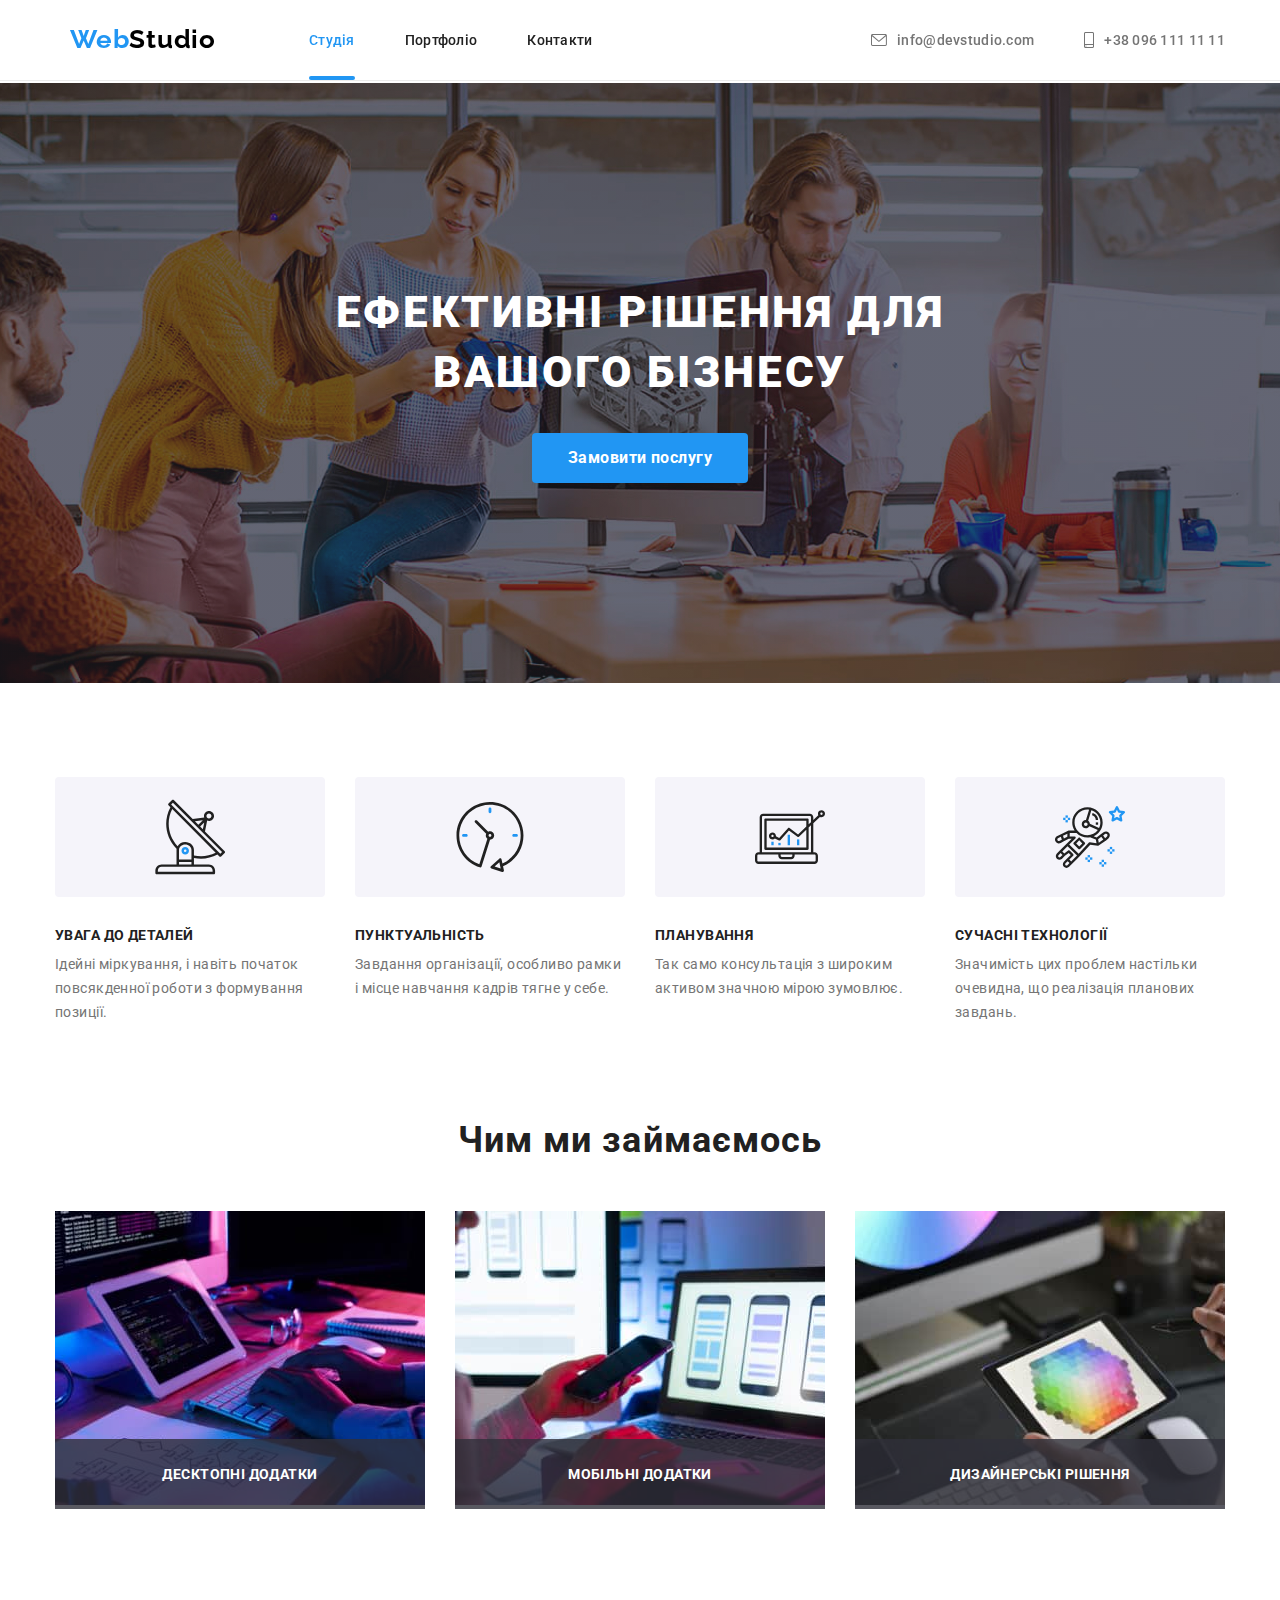
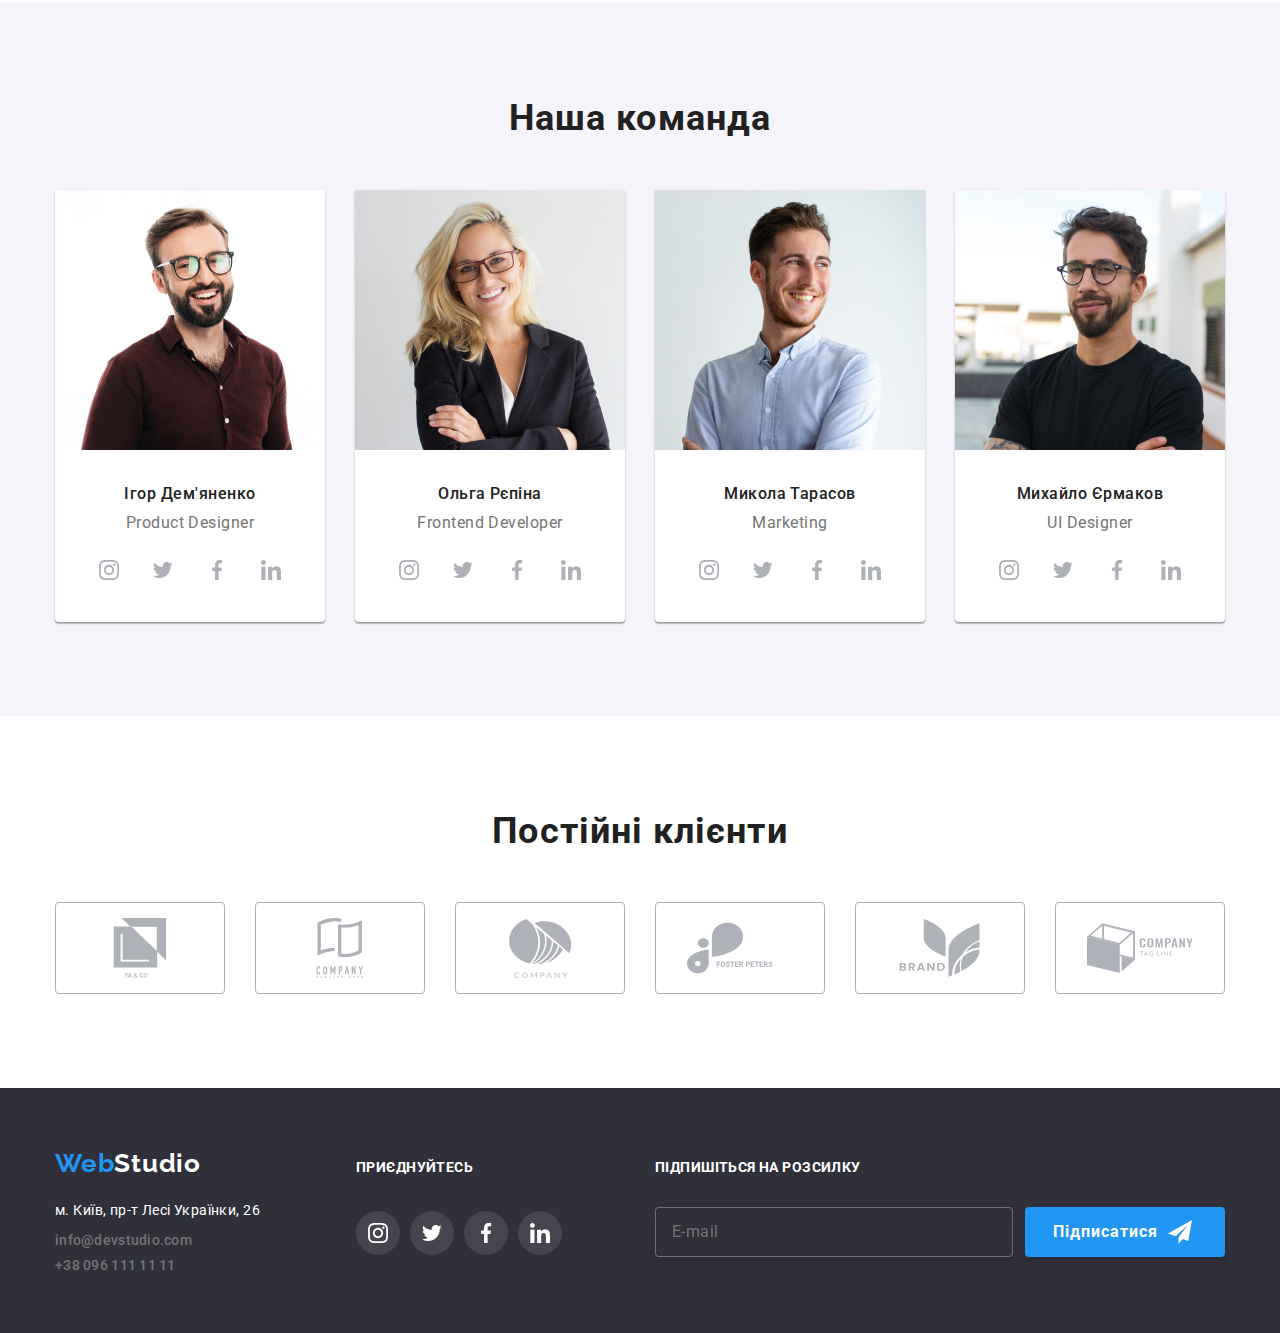
==== commit 316458fe: "upd" ====
--- a/index.html
+++ b/index.html
@@ -176,13 +176,13 @@
             <li class="team-item">
               
               <img class="team__icon" srcset="
-              ./images/img3.jpg 
-              ./images/tb_ihor_1x.jpg 
-              ./images/mb_ihor_1x.jpg 
-              ./images/ds_ihor_2x.jpg 
-              ./images/tb_ihor_2x.jpg 
-              ./images/mb_ihor_2x.jpg " sizes="(min-width: 1200px) 270px, (min-width: 768px) 354px, (min-width: 480px) 450px,
-100vw" src="./images/img3.jpg" alt="Фото Ігоря Дем'яненка" 
+              ./images/ds_ihor_1x.jpg 270w,
+              ./images/tb_ihor_1x.jpg 354w,
+              ./images/mb_ihor_1x.jpg 450w,
+              ./images/ds_ihor_2x.jpg 540w,
+              ./images/tb_ihor_2x.jpg 700w,
+              ./images/mb_ihor_2x.jpg 900w" sizes="(min-width: 1200px) 270px, (min-width: 768px) 354px, (min-width: 480px) 450px,
+100vw" src="./images/ds_ihor_2x.jpg " alt="Фото Ігоря Дем'яненка" 
 loading="lazy" />
               <div class="team-text">
                 <h3 class="name-header">Ігор Дем'яненко</h3>
@@ -252,14 +252,14 @@
             <li class="team-item">
               
               <img class="team__icon" srcset="
-              ./images/img4.jpg 270w 
-                                  ./images/tb_olha_1x.jpg 354w
-                                  ./images/mb_olha_1x.jpg 450w 
-                                  ./images/ds_olha_2x.jpg 540w
-                                  ./images/tb_olha_2x.jpg 708w 
-                                  ./images/mb_olha_2x.jpg 900w" sizes="(min-width: 1200px) 270px, (min-width: 768px) 354px, (min-width: 480px) 450px,
-                          100vw" src="./images/img4.jpg" alt="Фото Ольги Рєпіної" width="270"
-              height="260" loading="lazy" />
+              ./images/ds_olha_1x.jpg 270w,
+              ./images/tb_olha_1x.jpg 354w,
+              ./images/mb_olha_1x.jpg 450w,
+              ./images/ds_olha_2x.jpg 540w,
+              ./images/tb_olha_2x.jpg 700w,
+              ./images/mb_olha_2x.jpg 900w" sizes="(min-width: 1200px) 270px, (min-width: 768px) 354px, (min-width: 480px) 450px,
+                          100vw" src="./images/ds_olha_1x.jpg " alt="Фото Ольги Рєпіної" 
+               loading="lazy" />
               <div class="team-text">
                 <h3 class="name-header">Ольга Рєпіна</h3>
                 <p>Frontend Developer</p>
@@ -328,14 +328,14 @@
             <li class="team-item">
              
               <img class="team__icon" srcset="
-              ./images/img5.jpg 270w 
-              ./images/tb_mukola_1x.jpg 354w
-              ./images/mb_mukola_1x.jpg 450w 
-              ./images/ds_mykola_2x.jpg 540w
-              ./images/tb_mykola_2x.jpg 708w 
+              ./images/ds_mykola_1x.jpg 270w, 
+              ./images/tb_mukola_1x.jpg 354w,
+              ./images/mb_mukola_1x.jpg 450w,
+              ./images/ds_mykola_2x.jpg 540w,
+              ./images/tb_mykola_2x.jpg 708w, 
               ./images/mb_mykola_2x.jpg 900w" sizes="(min-width: 1200px) 270px, (min-width: 768px) 354px, (min-width: 480px) 450px,
-      100vw" src="./images/img5.jpg" alt="Фото Миколи Тарасова" width="270"
-height="260" loading="lazy" />
+      100vw" src="./images/ds_mykola_1x.jpg" alt="Фото Миколи Тарасова" 
+ loading="lazy" />
               <div class="team-text">
                 <h3 class="name-header">Микола Тарасов</h3>
                 <p>Marketing</p>
@@ -404,14 +404,14 @@
             <li class="team-item">
               
               <img class="team__icon" srcset="
-              ./images/img6.jpg 270w 
-                                  ./images\tb_myhail_1x.jpg 354w
-                                  ./images\mb_myhail_1x.jpg 450w 
-                                  ./images\ds_myhail_2x.jpg 540w
-                                  ./images\tb_myhail_2x.jpg 708w 
-                                  ./images\mb_myhail_2x.jpg 900w" sizes="(min-width: 1200px) 270px, (min-width: 768px) 354px, (min-width: 480px) 450px,
-                          100vw" src="./images/img6.jpg" alt="Фото Михайла Єрмакова" width="270"
-              height="260" loading="lazy" />
+              ./images/ds_myhail_1x.jpg 270w, 
+                                  ./images/tb_myhail_1x.jpg 354w,
+                                  ./images/mb_myhail_1x.jpg 450w, 
+                                  ./images/ds_myhail_2x.jpg 540w,
+                                  ./images/tb_myhail_2x.jpg 708w, 
+                                  ./images/mb_myhail_2x.jpg 900w" sizes="(min-width: 1200px) 270px, (min-width: 768px) 354px, (min-width: 480px) 450px,
+                          100vw" src="./images/ds_myhail_1x.jpg" alt="Фото Михайла Єрмакова" 
+               loading="lazy" />
               <div class="team-text">
                 <h3 class="name-header">Михайло Єрмаков</h3>
                 <p>UI Designer</p>
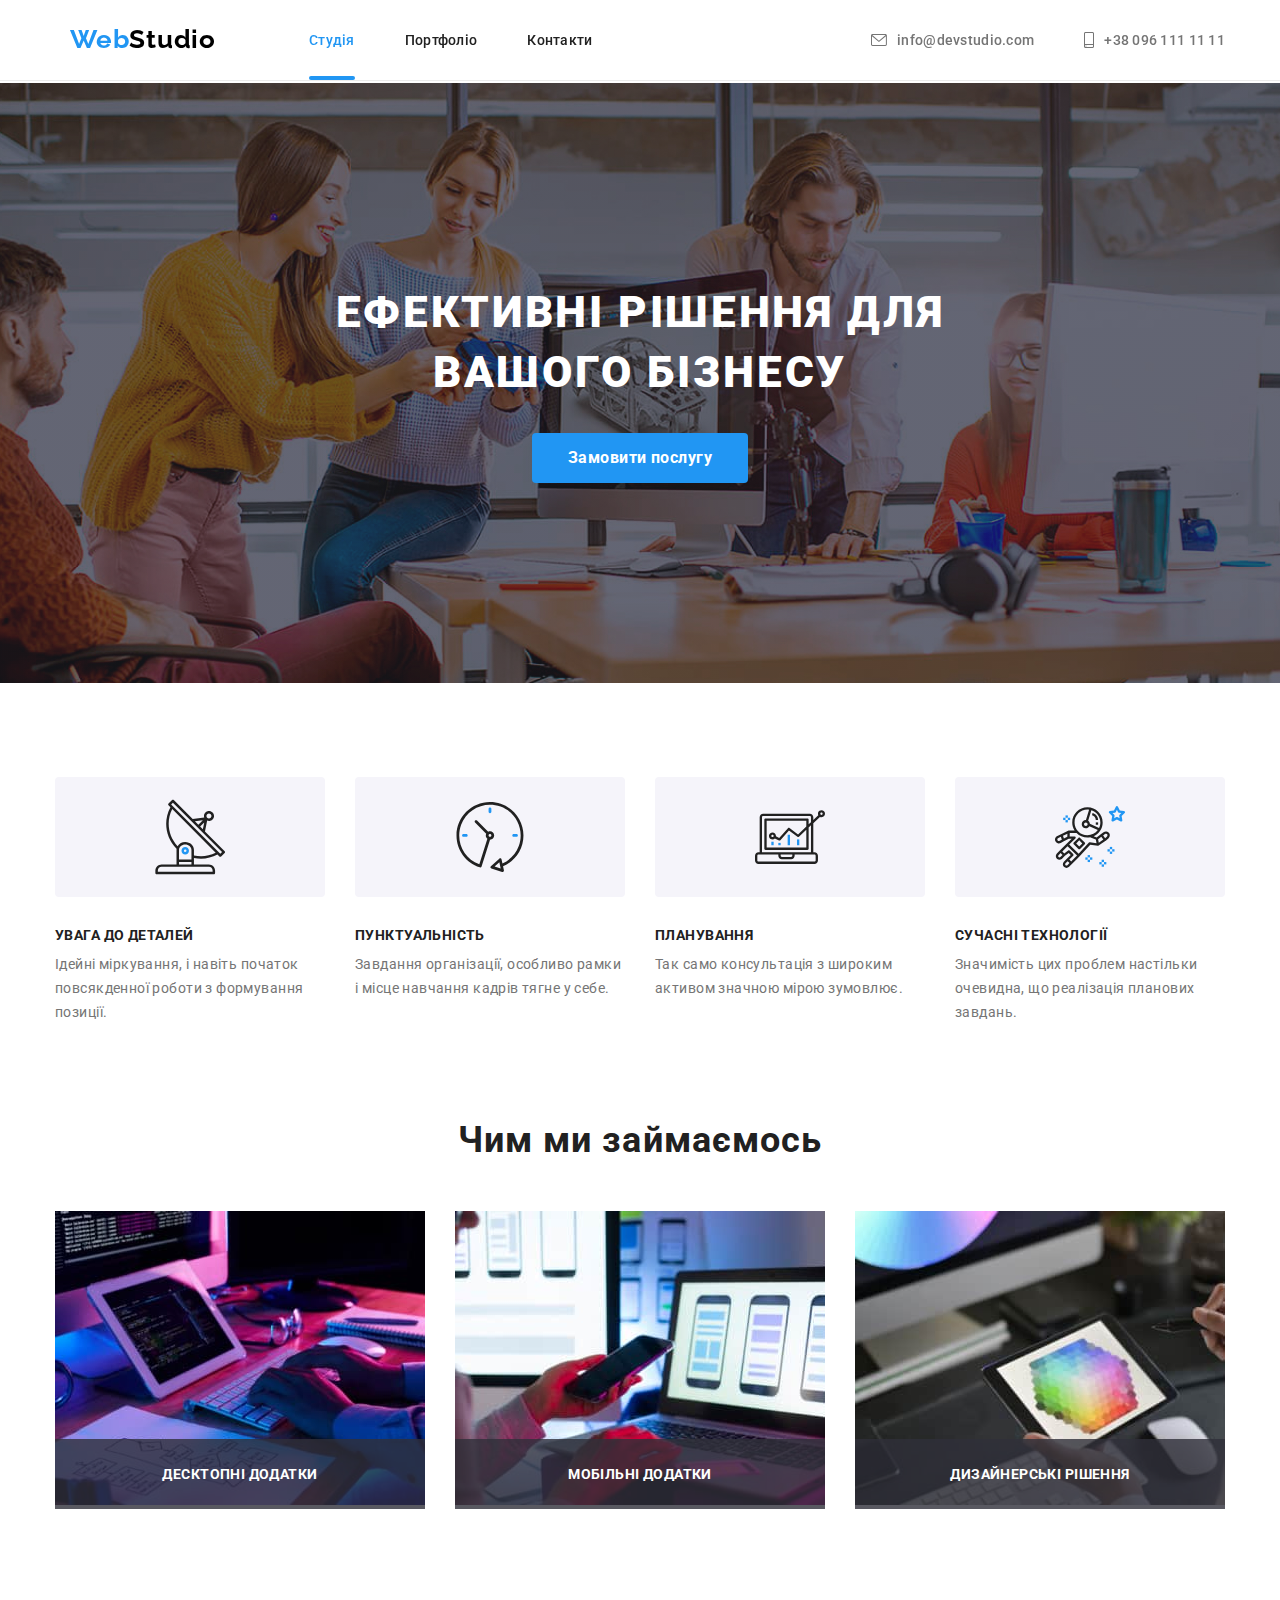
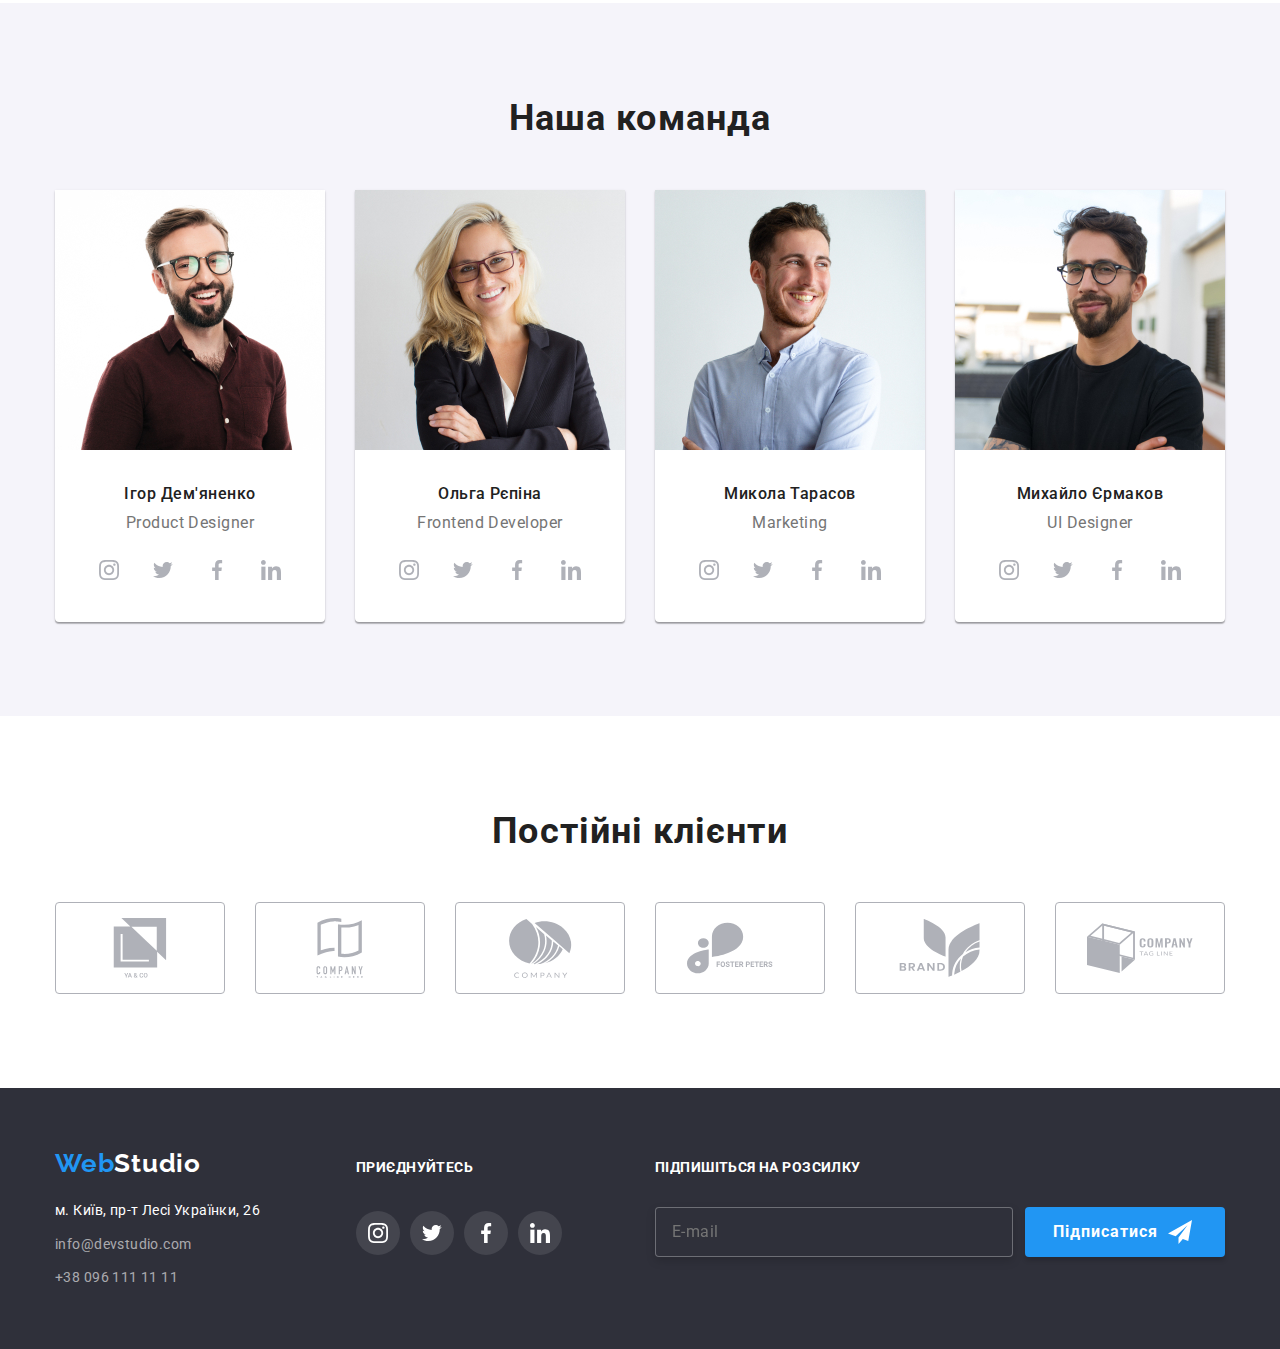
==== commit 7c82fcbc: "upd" ====
--- a/index.html
+++ b/index.html
@@ -52,7 +52,7 @@
             aria-expanded="false"
             aria-controls="mobile-menu"
           >
-            <svg class="" width="40" height="40">
+            <svg class="" width="24" height="16">
               <use href="./images/symbol-defs.svg#icon-menu"></use>
             </svg>
           </button>
--- a/css/main.min.css
+++ b/css/main.min.css
@@ -1 +1 @@
-:root{--primary-text-color: #757575;--title-text-color: #212121;--accent-color: #2196f3;--primary-white-color: #ffffff;--secondary-bg-color: #f5f4fa}.no-transparency{background-color:rgba(47,48,58,.4);-webkit-backdrop-filter:blur(4px);backdrop-filter:blur(4px)}body{background-color:var(--primary-white-color);color:var(--primary-text-color);font-family:"Roboto","Arial",sans-serif;padding-top:83px}@media screen and (max-width: 767.8px){body{padding-top:60px}}h1,h2,h3,h4,h5,h6,p{margin:0px}a{text-decoration:none}.list{list-style:none}h1{margin-top:0px}h2{color:var(--title-text-color);font-size:36px;line-height:1.17;text-align:center;letter-spacing:.03em}h3{color:var(--title-text-color);font-weight:700}ul{margin:0;padding:0;list-style:none}.li-width{max-width:450px}@media screen and (min-width: 768px){.li-width{width:354px}}@media screen and (min-width: 1200px){.li-width{width:270px}}.container{display:block;margin-left:auto;margin-right:auto;padding-left:15px;padding-right:15px}@media screen and (max-width: 480px){.container{max-width:480px;margin-left:auto;margin-right:auto;padding-left:15px;padding-right:15px}}@media screen and (min-width: 768px){.container{width:768px;margin-left:auto;margin-right:auto;padding-left:15px;padding-right:15px}}@media screen and (min-width: 1200px){.container{width:1200px;margin-left:auto;margin-right:auto;padding-left:15px;padding-right:15px}}.section{padding-top:60px;padding-bottom:60px;display:block;margin-left:auto;margin-right:auto}@media screen and (min-width: 1200px){.section{width:100%;padding-top:94px;padding-bottom:94px}}@media screen and (max-width: 1199.8px){.min-section{width:100%;display:none}}.button{cursor:pointer;font-weight:500;font-size:16px;line-height:1.63;text-align:center;letter-spacing:.03em;padding-left:22px;padding-right:22px;min-height:38px;border:0px;border-radius:4px;transition-property:background-color,color,box-shadow;transition-duration:250ms;transition-timing-function:cubic-bezier(0.4, 0, 0.2, 1)}.button:hover{font-weight:500;font-size:16px;line-height:1.83;text-align:center;letter-spacing:.03em;background-color:var(--accent-color);color:var(--primary-white-color);box-shadow:0px 4px 4px rgba(0,0,0,.15);border-radius:4px}.button:active{font-weight:500;font-size:16px;line-height:1.83;text-align:center;letter-spacing:.03em;background-color:var(--accent-color);color:var(--primary-white-color);box-shadow:0px 4px 4px rgba(0,0,0,.15);border-radius:4px}.btn-title{margin-left:32px;margin-right:32px}.btn-submit{border:none;margin-left:12px;width:200px;height:50px;background:#2196f3;box-shadow:0px 4px 4px rgba(0,0,0,.15);border-radius:4px;font-weight:700;font-size:16px;line-height:30px;display:flex;align-items:center;text-align:center;letter-spacing:.06em;color:#fff;padding-left:28px;cursor:pointer}@media screen and (max-width: 1199px){.btn-submit{display:block;margin-left:auto;margin-right:auto}}.button-close{border:1px solid rgba(0,0,0,.1);background:#fff;border-radius:50%;width:30px;height:30px;margin-left:490px;margin-top:8px}@media screen and (max-width: 1199.8px){.button-close{margin-left:412px}}.button-close:hover{fill:#2196f3;cursor:pointer}.button-close:focus{fill:#2196f3;cursor:pointer}.btn-section{margin-bottom:50px;padding-bottom:0px}.btn-size{margin-left:22px;margin-right:22px}.btn{text-align:center}.hover-btn:hover{box-shadow:0px 3px 1px rgba(0,0,0,.1),0px 1px 2px rgba(0,0,0,.08),0px 2px 2px rgba(0,0,0,.12)}.hover-btn:focus{box-shadow:0px 3px 1px rgba(0,0,0,.1),0px 1px 2px rgba(0,0,0,.08),0px 2px 2px rgba(0,0,0,.12)}.hero-title{color:var(--primary-white-color);font-weight:900;font-size:44px;line-height:1.36;text-align:center;letter-spacing:.06em;text-transform:uppercase;width:696px;margin-left:auto;margin-right:auto;margin-bottom:30px}@media screen and (max-width: 767.8px){.hero-title{width:360px;height:84px;left:60px;top:178px;font-family:"Roboto";font-style:normal;font-weight:900;font-size:26px;line-height:42px;text-align:center;letter-spacing:.06em;text-transform:uppercase}}@media screen and (max-width: 1199.8px){.hero-title{width:360px;height:84px;left:204px;top:198px;font-family:"Roboto";font-style:normal;font-weight:900;font-size:26px;line-height:42px;text-align:center;letter-spacing:.06em;text-transform:uppercase}}.hero{background-color:#2f303a}.hero button{color:var(--primary-white-color);background-color:var(--accent-color);font-weight:700}.hero .button{font-weight:700}.hero-btn{padding-top:10px;padding-bottom:10px;padding-left:32px;padding-right:32px;min-width:216px;min-height:50px;margin-left:auto;margin-right:auto}.hero{padding-top:200px;padding-bottom:200px}.hero{display:block;justify-content:center;margin:0 auto;text-align:center;padding:118px 0;width:100%;background-repeat:no-repeat;background-position:center;background-size:cover;background-image:linear-gradient(to right, rgba(47, 48, 58, 0.4), rgba(47, 48, 58, 0.4)),url(../images/header/mb_header_1x.jpg)}@media(min-device-pixel-ratio: 2),(-webkit-min-device-pixel-ratio: 2),(min-resolution: 192dpi),(min-resolution: 2dppx){.hero{background-image:linear-gradient(to right, rgba(47, 48, 58, 0.4), rgba(47, 48, 58, 0.4)),url(../images/header/mb_header_2x.jpg)}}@media screen and (min-width: 768px){.hero{background-image:linear-gradient(to right, rgba(47, 48, 58, 0.4), rgba(47, 48, 58, 0.4)),url(../images/header/tb_header_1x.jpg)}}@media screen and (min-width: 768px)and (min-device-pixel-ratio: 2),screen and (min-width: 768px)and (-webkit-min-device-pixel-ratio: 2),screen and (min-width: 768px)and (min-resolution: 192dpi),screen and (min-width: 768px)and (min-resolution: 2dppx){.hero{background-image:linear-gradient(to right, rgba(47, 48, 58, 0.4), rgba(47, 48, 58, 0.4)),url(../images/header/tb_header_2x.jpg)}}@media screen and (min-width: 1200px){.hero{background-image:linear-gradient(to right, rgba(47, 48, 58, 0.4), rgba(47, 48, 58, 0.4)),url(../images/herobackground.jpg)}}@media screen and (min-width: 1200px)and (min-device-pixel-ratio: 2),screen and (min-width: 1200px)and (-webkit-min-device-pixel-ratio: 2),screen and (min-width: 1200px)and (min-resolution: 192dpi),screen and (min-width: 1200px)and (min-resolution: 2dppx){.hero{background-image:linear-gradient(to right, rgba(47, 48, 58, 0.4), rgba(47, 48, 58, 0.4)),url(../images/header/ds_Header_2x.jpg)}}@media screen and (min-width: 1200px){.hero{height:600px;padding:200px 0;background-image:linear-gradient(to right, rgba(47, 48, 58, 0.4), rgba(47, 48, 58, 0.4)),url("../images/herobackground.jpg");max-width:1600px;background-position:center;background-repeat:no-repeat;background-size:cover;margin-left:auto;margin-right:auto}}.header{display:flex;align-items:center}@media screen and (min-width: 768px){.header{display:flex;justify-content:space-between}}@media screen and (max-width: 767.8px){.header{justify-content:center;height:60px}}.studio-header{color:#000}.name-header{margin-bottom:10px}.head-border{border-bottom:1px solid #ececec}.mail-icon{width:16px;height:12px;fill:#757575;margin-right:10px;transition-property:background-color;transition-duration:250ms;transition-timing-function:cubic-bezier(0.4, 0, 0.2, 1)}.tel-icon{width:10px;height:16px;fill:#757575;margin-right:10px;transition-property:background-color;transition-duration:250ms;transition-timing-function:cubic-bezier(0.4, 0, 0.2, 1);transition-property:background-color;transition-duration:250ms;transition-timing-function:cubic-bezier(0.4, 0, 0.2, 1)}.head-border{position:fixed;width:100%;top:0;z-index:10}.site-logo{color:var(--accent-color);font-family:"Raleway";font-weight:700;font-size:26px;line-height:1.2;letter-spacing:.03em;display:block}@media screen and (min-width: 768px){.site-logo{margin-left:15px}}.logo-footer{margin-bottom:20px;margin-left:0px}.nav{font-weight:500;font-size:14px;line-height:1.15;letter-spacing:.02em;display:flex;align-items:center}@media screen and (min-width: 480px){.nav{margin-left:0px}}.nav li{margin-right:50px}.nav li:last-child{margin-right:0}.nav .link{display:none}@media screen and (min-width: 768px){.nav .link{color:var(--title-text-color);display:block;padding-top:32px;padding-bottom:32px;position:relative;transition-property:background-color;transition-duration:250ms;transition-timing-function:cubic-bezier(0.4, 0, 0.2, 1)}}.nav .link:hover{color:var(--accent-color)}.nav .link:focus{color:var(--accent-color)}.nav .link.current{color:#2196f3}.nav .link.current::after{content:"";display:block;width:100%;height:4px;border-radius:2px;background-color:#2196f3;position:absolute;bottom:0;left:0}.auth-nav{display:flex}@media screen and (max-width: 767.8px){.auth-nav{display:none}}@media screen and (min-width: 768px){.auth-nav{display:inline}}@media screen and (min-width: 1200px){.auth-nav{display:flex;margin-left:93px}}.auth-nav .item+.item{margin-left:50px}@media screen and (max-width: 1199.8px){.nav.list{margin-left:75px}}@media screen and (min-width: 1200px){.nav.list{margin-left:93px}}.contact-footer{font-size:14px;line-height:1.71;letter-spacing:.03em;color:rgba(255,255,255,.6)}.contact:hover{color:var(--accent-color)}.contact:focus{color:var(--accent-color)}.address{color:var(--primary-white-color);font-style:normal;font-size:14px;line-height:1.71;letter-spacing:.03em}.contact{color:var(--primary-text-color);font-weight:500;font-size:14px;line-height:1.15;letter-spacing:.02em;transition-property:background-color;transition-duration:250ms;transition-timing-function:cubic-bezier(0.4, 0, 0.2, 1)}@media screen and (max-width: 1199.8px){.contact{font-weight:500;font-size:12px;line-height:14px;letter-spacing:.02em}}.contact:hover{color:var(--accent-color)}.contact:focus{color:var(--accent-color)}.contact:hover .tel-icon{fill:#2196f3}.contact:hover .mail-icon{fill:#2196f3}.contact:focus .tel-icon{fill:#2196f3}.contact:focus .mail-icon{fill:#2196f3}.addres-fotter{margin-bottom:9px}.contact-footer{display:flex;flex-wrap:wrap}.mail{margin-bottom:9px}.top-contact{display:flex;flex-wrap:wrap;align-items:center}@media screen and (min-width: 1200px){.top-contact{width:100%;display:flex;align-items:center}}.about h3{font-size:14px;line-height:1.15;letter-spacing:.03em;text-transform:uppercase}.about-header{margin-bottom:10px;margin-top:30px}.about p{font-size:14px;line-height:1.71;letter-spacing:.03em;text-align:left}.about{padding-bottom:0px}@media screen and (min-width: 768px){.about{display:flex;flex-wrap:wrap}}@media screen and (max-width: 767.8px){.about{display:flex;flex-wrap:wrap;justify-content:center}}@media screen and (max-width: 1199.8px){.about{padding-bottom:60px}}.about-list{display:flex;gap:30px}@media screen and (max-width: 1199.8px){.about-list{display:flex;flex-wrap:wrap;justify-content:center;padding-left:0px;padding-right:0px;gap:30px;margin-left:0px;margin-right:0px}}@media screen and (max-width: 767.8px){.about-list{max-width:450px;display:flex;flex-wrap:wrap;justify-content:center;text-align:center}}.team{background-color:#f5f4fa;display:block;margin-left:auto;margin-right:auto}.team h3{font-weight:500;font-size:16px;line-height:1.19;text-align:center;letter-spacing:.03em}.team p{font-size:16px;line-height:19px;text-align:center;letter-spacing:.03em}.team-text{padding-top:30px;padding-bottom:30px}.team-item{background-color:#fff;box-shadow:0px 1px 3px rgba(0,0,0,.12),0px 1px 1px rgba(0,0,0,.14),0px 2px 1px rgba(0,0,0,.2);border-radius:0px 0px 4px 4px;display:block}@media screen and (min-width: 480px){.team-item{width:450px}}@media screen and (min-width: 768px){.team-item{width:354px}}@media screen and (min-width: 1200px){.team-item{width:270px}}.team-list{display:flex;gap:30px}@media screen and (max-width: 767.8px){.team-list{display:flex;flex-wrap:wrap;justify-content:center;align-items:center}}@media screen and (max-width: 1199.8px){.team-list{display:flex;flex-wrap:wrap;justify-content:center;align-items:center}}.work-header{margin-top:0px;margin-bottom:50px}@media screen and (max-width: 1199.8px){.work-header{font-weight:700;font-size:28px;line-height:33px;text-align:center;letter-spacing:.03em;margin-bottom:30px}}.work-list{display:flex;gap:30px}.studio-work{border-top:none;border:1px solid #eee;width:370px}.work-div{max-width:450px;height:120px;background-color:#f5f4fa;display:flex;align-items:center;justify-content:center;border-radius:4px}@media screen and (min-width: 768px){.work-div{width:354px;height:120px;background-color:#f5f4fa;display:flex;justify-content:center}}@media screen and (min-width: 1200px){.work-div{width:270px;height:120px;background-color:#f5f4fa;display:flex;align-items:center;justify-content:center;border-radius:4px}}.team-icon{max-width:100%}.portfolio p{color:var(--primary-text-color);font-size:16px;line-height:1.88;letter-spacing:.03em}.portfolio-section{padding-top:94px}.portfolio-text{color:#757575;font-weight:400;font-size:16px;line-height:30px;letter-spacing:.03em}.portfolio-title{font-size:18px;line-height:36px;letter-spacing:.06em}.portfolio-list{display:flex;flex-wrap:wrap}.portfolio-list .portfolio-title{text-align:left}.port-name{padding-top:20px;padding-bottom:20px;padding-left:24px;padding-right:24px}.port-btn{display:flex;align-items:center;justify-content:center;margin-bottom:50px}.port-btn li:not(:last-child){margin-right:8px}.port-flex{margin-right:30px}.port-flex:nth-child(3n){margin-right:0}.port-flex{border-top:none;border:1px solid #eee;width:370px;transition-property:background-color;transition-duration:250ms;transition-timing-function:cubic-bezier(0.4, 0, 0.2, 1)}.port-flex:hover{box-shadow:0px 1px 1px rgba(0,0,0,.12),0px 4px 4px rgba(0,0,0,.06),1px 4px 6px rgba(0,0,0,.16)}.port-flex:focus{box-shadow:0px 1px 1px rgba(0,0,0,.12),0px 4px 4px rgba(0,0,0,.06),1px 4px 6px rgba(0,0,0,.16)}.port-flex:nth-child(-n+6){margin-bottom:30px}.list .port-btn{margin-bottom:50px}.social-list{display:flex;justify-content:center;gap:10px;margin-top:16px}@media screen and (max-width: 1199.8px){.social-list{margin-top:0px}}.social-link{width:44px;height:44px;background-color:#fff;border-radius:50%;display:flex;align-items:center;justify-content:center;transition-property:background-color,fill,color;transition-duration:250ms;transition-timing-function:cubic-bezier(0.4, 0, 0.2, 1)}.social-link:hover,.social-link:focus{background-color:#2196f3}.social-icon{width:20px;height:20px;fill:#afb1b8}.social-link:hover .social-icon{fill:#fff}.social-link:focus .social-icon{fill:#fff}.backdrop{position:fixed;top:0;left:0;background-color:rgba(0,0,0,.2);width:100%;height:100%;transition-property:all;transition-duration:250ms;transition-timing-function:cubic-bezier(0.4, 0, 0.2, 1)}.backdrop.is-hidden{opacity:0;pointer-events:none;z-index:100;visibility:hidden}.modal{position:absolute;width:528px;height:581px;top:50%;left:50%;transform:translate(-50%, -50%);background:#fff;box-shadow:0px 1px 3px rgba(0,0,0,.12),0px 1px 1px rgba(0,0,0,.14),0px 2px 1px rgba(0,0,0,.2);border-radius:4px;transition:transform 300ms ease-in-out}@media screen and (max-width: 1199.8px){.modal{max-width:450px;height:609px}}.backdrop.is-hidden .modal{transform:translate(-50%, -70%)}.modal-btn{background:#2196f3;box-shadow:0px 4px 4px rgba(0,0,0,.15);border-radius:4px;width:200px;height:50px;display:block;margin:0 auto;color:#fff;margin-top:30px;margin-bottom:40px}.modal-span{display:block;font-weight:400;font-size:12px;line-height:14px;letter-spacing:.01em;color:#757575}.modal-span{margin-bottom:4px;margin-left:41px;margin-top:10px}.modal-svg{position:absolute;bottom:14px;left:56px}.modal-link{font-weight:400;font-size:14px;line-height:24px;letter-spacing:.03em;color:#2196f3;text-decoration:underline}.modal-title{text-align:center;font-weight:700;font-size:20px;line-height:23px;text-align:center;letter-spacing:.03em;color:#212121;margin-top:2px}.form-checkbox{-webkit-appearance:none;-moz-appearance:none;appearance:none}.form-input-text{-webkit-user-select:none;-moz-user-select:none;-ms-user-select:none;user-select:none;margin-left:8px}.form-checkbox-icon .unchecked{opacity:1;transition:250ms}.form-checkbox:checked+.form-checkbox-icon .unchecked{opacity:0}.form-checkbox-icon .checked{opacity:0;transition:250ms}.form-checkbox:checked+.form-checkbox-icon .checked{opacity:1}.form-group{display:flex;flex-wrap:wrap}.form-field{width:448px;position:relative}.form-input{width:448px;height:40px;border:1px solid rgba(33,33,33,.2);border-radius:4px;margin-left:41px;outline:none}@media screen and (max-width: 1199.8px){.form-input{width:370px}}.form-input:focus{border:1px solid #2196f3;border-radius:4px;border-color:#2196f3;transition-duration:250ms;transition-timing-function:cubic-bezier(0.4, 0, 0.2, 1)}.form-field-area{width:448px;border:1px solid rgba(33,33,33,.2);border-radius:4px;margin-left:41px;height:120px;margin-bottom:20px;resize:none;outline:none;padding-left:16px;padding-right:16px;padding-top:12px;padding-bottom:12px}@media screen and (max-width: 1199.8px){.form-field-area{width:370px}}.form-field-area::-moz-placeholder{font-weight:400;font-size:12px;line-height:14px;letter-spacing:.01em;color:rgba(117,117,117,.5)}.form-field-area:-ms-input-placeholder{font-weight:400;font-size:12px;line-height:14px;letter-spacing:.01em;color:rgba(117,117,117,.5)}.form-field-area::placeholder{font-weight:400;font-size:12px;line-height:14px;letter-spacing:.01em;color:rgba(117,117,117,.5)}.form-field-area:focus{border:1px solid #2196f3;border-radius:4px;transition-duration:250ms;transition-timing-function:cubic-bezier(0.4, 0, 0.2, 1)}.checkbox{display:flex;align-items:center;justify-content:center;margin-bottom:30px}.form-input{padding-left:42px}input{outline:none}.form-input:focus+.modal-svg{fill:#2196f3;transition-duration:250ms;transition-timing-function:cubic-bezier(0.4, 0, 0.2, 1)}.form-input-text{font-weight:400;font-size:14px;line-height:24px;letter-spacing:.03em;color:#757575}@media screen and (max-width: 1199.8px){.form-input-text{width:346px;height:14px;left:79px;top:567px;font-family:"Roboto";font-style:normal;font-weight:400;font-size:12px;line-height:14px;letter-spacing:.03em}}.form-header{font-weight:700;font-size:14px;line-height:16px;letter-spacing:.03em;text-transform:uppercase;color:#fff}@media screen and (max-width: 1199.8px){.form-header{text-align:center}}@media screen and (min-width: 1200px){.form{display:flex;align-items:flex-end}}.client-icon{width:106px;height:60px;transition-property:background-color;transition-duration:250ms;transition-timing-function:cubic-bezier(0.4, 0, 0.2, 1)}.client-header{text-align:center;font-weight:700;font-size:36px;line-height:42px;text-align:center;letter-spacing:.03em;margin-left:auto;margin-right:auto;margin-bottom:50px}@media screen and (max-width: 1199.8px){.client-header{font-weight:700;font-size:28px;line-height:33px;text-align:center;letter-spacing:.03em;margin-bottom:30px}}.client-list{display:flex;align-items:center;justify-content:center;gap:30px}@media screen and (max-width: 767.8px){.client-list{display:flex;gap:30px;flex-wrap:wrap;justify-content:center}}@media screen and (max-width: 1199.8px){.client-list{display:flex;gap:30px;flex-wrap:wrap;justify-content:center}}.client-link{display:flex;align-items:center;justify-content:center;border:1px solid #afb1b8;border-radius:4px;color:#afb1b8;width:210px;height:92px;justify-content:center;align-items:center;transition-property:color;transition-duration:250ms;transition-timing-function:cubic-bezier(0.4, 0, 0.2, 1)}@media screen and (min-width: 768px){.client-link{width:226px;display:flex;align-items:center;justify-content:center}}@media screen and (min-width: 1200px){.client-link{width:170px;display:flex;align-items:center;justify-content:center}}.client-link:hover,.client-link:focus{border-color:#2196f3;color:#2196f3}.client-icon{fill:currentColor}.footer{background-color:#2f303a}.studio-footer{color:var(--primary-white-color)}.footer{padding-top:60px;padding-bottom:60px;display:flex;margin-left:auto;margin-right:auto}.footer .footer-header{font-weight:700;font-size:14px;line-height:16px;letter-spacing:.03em;text-transform:uppercase;color:#fff;margin-bottom:20px}.footer .footer-divs{display:flex;align-items:baseline;justify-content:center;margin-left:auto;margin-right:auto}@media screen and (max-width: 1199.8px){.footer .footer-divs{width:768px;display:flex;flex-wrap:wrap}}@media screen and (max-width: 767.8px){.footer .footer-divs{width:100%;display:flex;flex-direction:column;flex-wrap:wrap;margin-left:auto;margin-right:auto;justify-content:center}}.div1{display:flex;flex-direction:column;align-items:center;margin-right:auto;margin-left:auto}@media screen and (min-width: 768px){.div1{margin-left:auto}}@media screen and (min-width: 1200px){.div1{width:1200px;display:flex;flex-direction:column;align-items:center;margin-right:70px;text-align:center}}@media screen and (min-width: 1200px){.div1{align-items:flex-start}}.div2{display:flex;flex-direction:column;align-items:center;margin-left:auto;margin-right:auto}@media screen and (max-width: 768px){.div2{margin-top:60px}}@media screen and (min-width: 768px){.div2{margin-left:165px;margin-right:auto}}@media screen and (min-width: 768px){.div2{margin-left:0px}}@media screen and (min-width: 1200px){.div2{align-items:flex-start}}.foot-link{background-color:rgba(255,255,255,.1)}.foot-icon{fill:#fff}.menu-container{position:fixed;top:0;left:0;width:100vw;height:100vh;padding:48px 40px;background-color:#fff;z-index:999;transform:translateX(100%);transition:transform 250ms ease-in-out;display:flex}@media screen and (min-width: 768px){.menu-container{width:768px;display:none}}.menu-container.is-open{transform:translateX(0)}.menu-container .menu-toggle{position:absolute;top:10px;right:15px}.mobile-menu{width:100%;padding:0;margin:0;list-style:none}.mobile-menu__flex-box{height:100%;display:flex;flex-direction:column;justify-content:space-between}.mobile-menu__link{display:block;text-decoration:none;font-weight:500;font-size:40px;line-height:1.175;letter-spacing:.02em;color:#212121}.mobile-menu__link:hover,.mobile-menu__link:focus{color:#2196f3}.mobile-menu__item:not(:last-child){margin-bottom:32px}.mobile-menu__media-list{display:flex;align-items:center;justify-content:flex-start;gap:10px}.mobile-menu__media-item:not(:last-child){padding-right:10px;border-right:1px solid rgba(33,33,33,.2)}.mobile-menu_media-link{font-weight:500;font-size:18px;line-height:1.2222222222;letter-spacing:.02em;color:#212121}.mobile-menu__tel-item{margin-bottom:32px;margin-top:auto}.mobile-menu__tel-link{font-weight:500;font-size:34px;line-height:1.1764705882;letter-spacing:.02em;color:var(--accent-color)}.mobile-menu__mail-item{margin-bottom:64px}.mobile-menu__mail-link{font-weight:500;font-size:24px;line-height:1.1666666667;letter-spacing:.02em;color:#212121}.menu-toggle{min-height:40px;min-width:40px;display:flex;align-items:center;justify-content:center;margin:0;padding:0;background-color:rgba(0,0,0,0);cursor:pointer;border:none;border-radius:50%;outline:none;transition:fill #212121}.menu-toggle:hover,.menu-toggle:focus{fill:#2196f3}@media screen and (min-width: 768px){.menu-toggle{width:100%;display:none}}.mobile-menu__link{color:#212121}.link{position:relative}.image{position:relative;max-width:100%;max-height:100%;transition-property:background-color;transition-duration:250ms;transition-timing-function:cubic-bezier(0.4, 0, 0.2, 1)}.image-text{position:absolute;bottom:0;left:0;width:100%;background:rgba(47,48,58,.8);font-weight:700;font-size:14px;line-height:16px;text-align:center;letter-spacing:.03em;text-transform:uppercase;color:#fff;height:70px}.text-image{padding-top:27px}.animation{position:relative;overflow:hidden;height:294px}.studio-text{display:none;position:absolute;top:294px;left:0;font-weight:400;font-size:18px;line-height:28px;letter-spacing:.03em;color:#fff;padding-top:63px;padding-left:24px;padding-right:24px;display:block;background:rgba(33,150,243,.9);height:294px;width:370px;transition-property:all;transition-duration:250ms;transition-timing-function:cubic-bezier(0.4, 0, 0.2, 1)}.img-hover:hover .studio-text{display:block;background:rgba(33,150,243,.9);height:294px;width:370px;transform:translateY(-294px)}.icon-close{color:#000}.input-footer{width:358px;height:50px;background-color:#2f303a;color:rgba(255,255,255,.6);border:1px solid rgba(255,255,255,.3);filter:drop-shadow(0px 4px 4px rgba(0, 0, 0, 0.15));border-radius:4px;font-weight:400;font-size:16px;line-height:20px;display:flex;align-items:center;letter-spacing:.03em;margin-top:20px;padding-left:16px;-webkit-appearance:none;-moz-appearance:none;appearance:none;width:100%;height:50px;padding-left:16px}@media screen and (min-width: 480px){.input-footer{max-width:450px}}@media screen and (max-width: 1199.8px){.input-footer{margin-bottom:20px;max-width:450px}}@media screen and (min-width: 1200px){.input-footer{width:358px;height:50px;background-color:#2f303a;color:rgba(255,255,255,.6);border:1px solid rgba(255,255,255,.3);filter:drop-shadow(0px 4px 4px rgba(0, 0, 0, 0.15));border-radius:4px;font-weight:400;font-size:16px;line-height:20px;display:flex;align-items:center;letter-spacing:.03em;margin-top:20px;padding-left:16px;-webkit-appearance:none;-moz-appearance:none;appearance:none;width:100%;height:50px;padding-left:16px;width:358px}}.subscribe{text-align:center;margin-left:auto;margin-right:auto}@media screen and (min-width: 480px){.subscribe{display:flex;flex-direction:column;align-items:center}}@media screen and (max-width: 1199.8px){.subscribe{margin-top:60px}}@media screen and (min-width: 1200px){.subscribe{margin-left:93px;display:flex;align-items:flex-start;justify-content:center;gap:12px}}.telegram{margin-left:10px;color:#fff;width:24px;height:24px}.item{display:inline}/*# sourceMappingURL=main.min.css.map */+:root{--primary-text-color: #757575;--title-text-color: #212121;--accent-color: #2196f3;--primary-white-color: #ffffff;--secondary-bg-color: #f5f4fa}.no-transparency{background-color:rgba(47,48,58,.4);-webkit-backdrop-filter:blur(4px);backdrop-filter:blur(4px)}body{background-color:var(--primary-white-color);color:var(--primary-text-color);font-family:"Roboto","Arial",sans-serif;padding-top:83px}@media screen and (max-width: 767.8px){body{padding-top:60px}}h1,h2,h3,h4,h5,h6,p{margin:0px}a{text-decoration:none}.list{list-style:none}h1{margin-top:0px}h2{color:var(--title-text-color);font-size:36px;line-height:1.17;text-align:center;letter-spacing:.03em}h3{color:var(--title-text-color);font-weight:700}ul{margin:0;padding:0;list-style:none}.li-width{max-width:450px}@media screen and (min-width: 768px){.li-width{width:354px}}@media screen and (min-width: 1200px){.li-width{width:270px}}.container{display:block;margin-left:auto;margin-right:auto;padding-left:15px;padding-right:15px}@media screen and (max-width: 480px){.container{max-width:480px;margin-left:auto;margin-right:auto;padding-left:15px;padding-right:15px}}@media screen and (min-width: 768px){.container{width:768px;margin-left:auto;margin-right:auto;padding-left:15px;padding-right:15px}}@media screen and (min-width: 1200px){.container{width:1200px;margin-left:auto;margin-right:auto;padding-left:15px;padding-right:15px}}.section{padding-top:60px;padding-bottom:60px;display:block;margin-left:auto;margin-right:auto}@media screen and (min-width: 1200px){.section{width:100%;padding-top:94px;padding-bottom:94px}}@media screen and (max-width: 1199.8px){.min-section{width:100%;display:none}}.button{cursor:pointer;font-weight:500;font-size:16px;line-height:1.63;text-align:center;letter-spacing:.03em;padding-left:22px;padding-right:22px;min-height:38px;border:0px;border-radius:4px;transition-property:background-color,color,box-shadow;transition-duration:250ms;transition-timing-function:cubic-bezier(0.4, 0, 0.2, 1)}.button:hover{font-weight:500;font-size:16px;line-height:1.83;text-align:center;letter-spacing:.03em;background-color:var(--accent-color);color:var(--primary-white-color);box-shadow:0px 4px 4px rgba(0,0,0,.15);border-radius:4px}.button:active{font-weight:500;font-size:16px;line-height:1.83;text-align:center;letter-spacing:.03em;background-color:var(--accent-color);color:var(--primary-white-color);box-shadow:0px 4px 4px rgba(0,0,0,.15);border-radius:4px}.btn-title{margin-left:32px;margin-right:32px}.btn-submit{border:none;margin-left:12px;width:200px;height:50px;background:#2196f3;box-shadow:0px 4px 4px rgba(0,0,0,.15);border-radius:4px;font-weight:700;font-size:16px;line-height:30px;display:flex;align-items:center;text-align:center;letter-spacing:.06em;color:#fff;padding-left:28px;cursor:pointer}@media screen and (max-width: 1199px){.btn-submit{display:block;margin-left:auto;margin-right:auto}}.button-close{border:1px solid rgba(0,0,0,.1);background:#fff;border-radius:50%;width:30px;height:30px;margin-left:490px;margin-top:8px}@media screen and (max-width: 1199.8px){.button-close{margin-left:412px}}.button-close:hover{fill:#2196f3;cursor:pointer}.button-close:focus{fill:#2196f3;cursor:pointer}.btn-section{margin-bottom:50px;padding-bottom:0px}.btn-size{margin-left:22px;margin-right:22px}.btn{text-align:center}.hover-btn:hover{box-shadow:0px 3px 1px rgba(0,0,0,.1),0px 1px 2px rgba(0,0,0,.08),0px 2px 2px rgba(0,0,0,.12)}.hover-btn:focus{box-shadow:0px 3px 1px rgba(0,0,0,.1),0px 1px 2px rgba(0,0,0,.08),0px 2px 2px rgba(0,0,0,.12)}.hero-title{color:var(--primary-white-color);font-weight:900;font-size:44px;line-height:1.36;text-align:center;letter-spacing:.06em;text-transform:uppercase;width:696px;margin-left:auto;margin-right:auto;margin-bottom:30px}@media screen and (max-width: 767.8px){.hero-title{width:360px;height:84px;left:60px;top:178px;font-family:"Roboto";font-style:normal;font-weight:900;font-size:26px;line-height:42px;text-align:center;letter-spacing:.06em;text-transform:uppercase}}@media screen and (max-width: 1199.8px){.hero-title{width:360px;height:84px;left:204px;top:198px;font-family:"Roboto";font-style:normal;font-weight:900;font-size:26px;line-height:42px;text-align:center;letter-spacing:.06em;text-transform:uppercase}}.hero{background-color:#2f303a}.hero button{color:var(--primary-white-color);background-color:var(--accent-color);font-weight:700}.hero .button{font-weight:700}.hero-btn{padding-top:10px;padding-bottom:10px;padding-left:32px;padding-right:32px;min-width:216px;min-height:50px;margin-left:auto;margin-right:auto}.hero{padding-top:200px;padding-bottom:200px}.hero{display:block;justify-content:center;margin:0 auto;text-align:center;padding:118px 0;width:100%;background-repeat:no-repeat;background-position:center;background-size:cover;background-image:linear-gradient(to right, rgba(47, 48, 58, 0.4), rgba(47, 48, 58, 0.4)),url(../images/header/mb_header_1x.jpg)}@media(min-device-pixel-ratio: 2),(-webkit-min-device-pixel-ratio: 2),(min-resolution: 192dpi),(min-resolution: 2dppx){.hero{background-image:linear-gradient(to right, rgba(47, 48, 58, 0.4), rgba(47, 48, 58, 0.4)),url(../images/header/mb_header_2x.jpg)}}@media screen and (min-width: 768px){.hero{background-image:linear-gradient(to right, rgba(47, 48, 58, 0.4), rgba(47, 48, 58, 0.4)),url(../images/header/tb_header_1x.jpg)}}@media screen and (min-width: 768px)and (min-device-pixel-ratio: 2),screen and (min-width: 768px)and (-webkit-min-device-pixel-ratio: 2),screen and (min-width: 768px)and (min-resolution: 192dpi),screen and (min-width: 768px)and (min-resolution: 2dppx){.hero{background-image:linear-gradient(to right, rgba(47, 48, 58, 0.4), rgba(47, 48, 58, 0.4)),url(../images/header/tb_header_2x.jpg)}}@media screen and (min-width: 1200px){.hero{background-image:linear-gradient(to right, rgba(47, 48, 58, 0.4), rgba(47, 48, 58, 0.4)),url(../images/herobackground.jpg)}}@media screen and (min-width: 1200px)and (min-device-pixel-ratio: 2),screen and (min-width: 1200px)and (-webkit-min-device-pixel-ratio: 2),screen and (min-width: 1200px)and (min-resolution: 192dpi),screen and (min-width: 1200px)and (min-resolution: 2dppx){.hero{background-image:linear-gradient(to right, rgba(47, 48, 58, 0.4), rgba(47, 48, 58, 0.4)),url(../images/header/ds_Header_2x.jpg)}}@media screen and (min-width: 1200px){.hero{height:600px;padding:200px 0;background-image:linear-gradient(to right, rgba(47, 48, 58, 0.4), rgba(47, 48, 58, 0.4)),url("../images/herobackground.jpg");max-width:1600px;background-position:center;background-repeat:no-repeat;background-size:cover;margin-left:auto;margin-right:auto}}.header{display:flex;align-items:center}@media screen and (min-width: 768px){.header{display:flex;justify-content:space-between}}@media screen and (max-width: 767.8px){.header{justify-content:center;height:60px}}.studio-header{color:#000}.name-header{margin-bottom:10px}.head-border{border-bottom:1px solid #ececec}.mail-icon{width:16px;height:12px;fill:#757575;margin-right:10px;transition-property:background-color;transition-duration:250ms;transition-timing-function:cubic-bezier(0.4, 0, 0.2, 1)}.tel-icon{width:10px;height:16px;fill:#757575;margin-right:10px;transition-property:background-color;transition-duration:250ms;transition-timing-function:cubic-bezier(0.4, 0, 0.2, 1);transition-property:background-color;transition-duration:250ms;transition-timing-function:cubic-bezier(0.4, 0, 0.2, 1)}.head-border{position:fixed;width:100%;top:0;z-index:10}.site-logo{color:var(--accent-color);font-family:"Raleway";font-weight:700;font-size:26px;line-height:1.2;letter-spacing:.03em;display:block}@media screen and (min-width: 768px){.site-logo{margin-left:15px}}.logo-footer{margin-bottom:20px;margin-left:0px}.nav{font-weight:500;font-size:14px;line-height:1.15;letter-spacing:.02em;display:flex;align-items:center}@media screen and (min-width: 480px){.nav{margin-left:0px}}.nav li{margin-right:50px}.nav li:last-child{margin-right:0}.nav .link{display:none}@media screen and (min-width: 768px){.nav .link{color:var(--title-text-color);display:block;padding-top:32px;padding-bottom:32px;position:relative;transition-property:background-color;transition-duration:250ms;transition-timing-function:cubic-bezier(0.4, 0, 0.2, 1)}}.nav .link:hover{color:var(--accent-color)}.nav .link:focus{color:var(--accent-color)}.nav .link.current{color:#2196f3}.nav .link.current::after{content:"";display:block;width:100%;height:4px;border-radius:2px;background-color:#2196f3;position:absolute;bottom:0;left:0}.auth-nav{display:flex}@media screen and (max-width: 767.8px){.auth-nav{display:none}}@media screen and (min-width: 768px){.auth-nav{display:inline}}@media screen and (min-width: 1200px){.auth-nav{display:flex;margin-left:93px}}.auth-nav .item+.item{margin-left:50px}@media screen and (max-width: 1199.8px){.nav.list{margin-left:75px}}@media screen and (min-width: 1200px){.nav.list{margin-left:93px}}.contact-footer{font-size:14px;line-height:1.71;letter-spacing:.03em;color:rgba(255,255,255,.6)}.contact:hover{color:var(--accent-color)}.contact:focus{color:var(--accent-color)}.address{color:var(--primary-white-color);font-style:normal;font-size:14px;line-height:1.71;letter-spacing:.03em}.contact{color:var(--primary-text-color);font-weight:500;font-size:14px;line-height:1.15;letter-spacing:.02em;transition-property:background-color;transition-duration:250ms;transition-timing-function:cubic-bezier(0.4, 0, 0.2, 1)}@media screen and (max-width: 1199.8px){.contact{font-weight:500;font-size:12px;line-height:14px;letter-spacing:.02em}}.contact:hover{color:var(--accent-color)}.contact:focus{color:var(--accent-color)}.contact:hover .tel-icon{fill:#2196f3}.contact:hover .mail-icon{fill:#2196f3}.contact:focus .tel-icon{fill:#2196f3}.contact:focus .mail-icon{fill:#2196f3}.addres-fotter{margin-bottom:9px}.contact-footer{display:flex;flex-wrap:wrap;color:rgba(255,255,255,.6);font-weight:400;font-size:14px;line-height:24px;letter-spacing:.03em}.mail{margin-bottom:9px}.top-contact{display:flex;flex-wrap:wrap;align-items:center}@media screen and (min-width: 1200px){.top-contact{width:100%;display:flex;align-items:center}}.about h3{font-size:14px;line-height:1.15;letter-spacing:.03em;text-transform:uppercase}.about-header{margin-bottom:10px;margin-top:30px}.about p{font-size:14px;line-height:1.71;letter-spacing:.03em;text-align:left}.about{padding-bottom:0px}@media screen and (min-width: 768px){.about{display:flex;flex-wrap:wrap}}@media screen and (max-width: 767.8px){.about{display:flex;flex-wrap:wrap;justify-content:center}}@media screen and (max-width: 1199.8px){.about{padding-bottom:60px}}.about-list{display:flex;gap:30px}@media screen and (max-width: 1199.8px){.about-list{display:flex;flex-wrap:wrap;justify-content:center;padding-left:0px;padding-right:0px;gap:30px;margin-left:0px;margin-right:0px}}@media screen and (max-width: 767.8px){.about-list{max-width:450px;display:flex;flex-wrap:wrap;justify-content:center;text-align:center}}.team{background-color:#f5f4fa;display:block;margin-left:auto;margin-right:auto}.team h3{font-weight:500;font-size:16px;line-height:1.19;text-align:center;letter-spacing:.03em}.team p{font-size:16px;line-height:19px;text-align:center;letter-spacing:.03em}.team-text{padding-top:30px;padding-bottom:30px}.team-item{background-color:#fff;box-shadow:0px 1px 3px rgba(0,0,0,.12),0px 1px 1px rgba(0,0,0,.14),0px 2px 1px rgba(0,0,0,.2);border-radius:0px 0px 4px 4px;display:block}@media screen and (min-width: 480px){.team-item{width:450px}}@media screen and (min-width: 768px){.team-item{width:354px}}@media screen and (min-width: 1200px){.team-item{width:270px}}.team-list{display:flex;gap:30px}@media screen and (max-width: 767.8px){.team-list{display:flex;flex-wrap:wrap;justify-content:center;align-items:center}}@media screen and (max-width: 1199.8px){.team-list{display:flex;flex-wrap:wrap;justify-content:center;align-items:center}}.work-header{margin-top:0px;margin-bottom:50px}@media screen and (max-width: 1199.8px){.work-header{font-weight:700;font-size:28px;line-height:33px;text-align:center;letter-spacing:.03em;margin-bottom:30px}}.work-list{display:flex;gap:30px}.studio-work{border-top:none;border:1px solid #eee;width:370px}.work-div{max-width:450px;height:120px;background-color:#f5f4fa;display:flex;align-items:center;justify-content:center;border-radius:4px}@media screen and (min-width: 768px){.work-div{width:354px;height:120px;background-color:#f5f4fa;display:flex;justify-content:center}}@media screen and (min-width: 1200px){.work-div{width:270px;height:120px;background-color:#f5f4fa;display:flex;align-items:center;justify-content:center;border-radius:4px}}.team-icon{max-width:100%}.portfolio p{color:var(--primary-text-color);font-size:16px;line-height:1.88;letter-spacing:.03em}.portfolio-section{padding-top:94px}.portfolio-text{color:#757575;font-weight:400;font-size:16px;line-height:30px;letter-spacing:.03em}.portfolio-title{font-size:18px;line-height:36px;letter-spacing:.06em}.portfolio-list{display:flex;flex-wrap:wrap}.portfolio-list .portfolio-title{text-align:left}.port-name{padding-top:20px;padding-bottom:20px;padding-left:24px;padding-right:24px}.port-btn{display:flex;align-items:center;justify-content:center;margin-bottom:50px}.port-btn li:not(:last-child){margin-right:8px}.port-flex{margin-right:30px}.port-flex:nth-child(3n){margin-right:0}.port-flex{border-top:none;border:1px solid #eee;width:370px;transition-property:background-color;transition-duration:250ms;transition-timing-function:cubic-bezier(0.4, 0, 0.2, 1)}.port-flex:hover{box-shadow:0px 1px 1px rgba(0,0,0,.12),0px 4px 4px rgba(0,0,0,.06),1px 4px 6px rgba(0,0,0,.16)}.port-flex:focus{box-shadow:0px 1px 1px rgba(0,0,0,.12),0px 4px 4px rgba(0,0,0,.06),1px 4px 6px rgba(0,0,0,.16)}.port-flex:nth-child(-n+6){margin-bottom:30px}.list .port-btn{margin-bottom:50px}.social-list{display:flex;justify-content:center;gap:10px;margin-top:16px}@media screen and (max-width: 1199.8px){.social-list{margin-top:0px}}.social-link{width:44px;height:44px;background-color:#fff;border-radius:50%;display:flex;align-items:center;justify-content:center;transition-property:background-color,fill,color;transition-duration:250ms;transition-timing-function:cubic-bezier(0.4, 0, 0.2, 1)}.social-link:hover,.social-link:focus{background-color:#2196f3}.social-icon{width:20px;height:20px;fill:#afb1b8}.social-link:hover .social-icon{fill:#fff}.social-link:focus .social-icon{fill:#fff}.backdrop{position:fixed;top:0;left:0;background-color:rgba(0,0,0,.2);width:100%;height:100%;transition-property:all;transition-duration:250ms;transition-timing-function:cubic-bezier(0.4, 0, 0.2, 1)}.backdrop.is-hidden{opacity:0;pointer-events:none;z-index:100;visibility:hidden}.modal{position:absolute;width:528px;height:581px;top:50%;left:50%;transform:translate(-50%, -50%);background:#fff;box-shadow:0px 1px 3px rgba(0,0,0,.12),0px 1px 1px rgba(0,0,0,.14),0px 2px 1px rgba(0,0,0,.2);border-radius:4px;transition:transform 300ms ease-in-out}@media screen and (max-width: 1199.8px){.modal{max-width:450px;height:609px}}.backdrop.is-hidden .modal{transform:translate(-50%, -70%)}.modal-btn{background:#2196f3;box-shadow:0px 4px 4px rgba(0,0,0,.15);border-radius:4px;width:200px;height:50px;display:block;margin:0 auto;color:#fff;margin-top:30px;margin-bottom:40px}.modal-span{display:block;font-weight:400;font-size:12px;line-height:14px;letter-spacing:.01em;color:#757575}.modal-span{margin-bottom:4px;margin-left:41px;margin-top:10px}.modal-svg{position:absolute;bottom:14px;left:56px}.modal-link{font-weight:400;font-size:14px;line-height:24px;letter-spacing:.03em;color:#2196f3;text-decoration:underline}.modal-title{text-align:center;font-weight:700;font-size:20px;line-height:23px;text-align:center;letter-spacing:.03em;color:#212121;margin-top:2px}.form-checkbox{-webkit-appearance:none;-moz-appearance:none;appearance:none}.form-input-text{-webkit-user-select:none;-moz-user-select:none;-ms-user-select:none;user-select:none;margin-left:8px}.form-checkbox-icon .unchecked{opacity:1;transition:250ms}.form-checkbox:checked+.form-checkbox-icon .unchecked{opacity:0}.form-checkbox-icon .checked{opacity:0;transition:250ms}.form-checkbox:checked+.form-checkbox-icon .checked{opacity:1}.form-group{display:flex;flex-wrap:wrap}.form-field{width:448px;position:relative}.form-input{width:448px;height:40px;border:1px solid rgba(33,33,33,.2);border-radius:4px;margin-left:41px;outline:none}@media screen and (max-width: 1199.8px){.form-input{width:370px}}.form-input:focus{border:1px solid #2196f3;border-radius:4px;border-color:#2196f3;transition-duration:250ms;transition-timing-function:cubic-bezier(0.4, 0, 0.2, 1)}.form-field-area{width:448px;border:1px solid rgba(33,33,33,.2);border-radius:4px;margin-left:41px;height:120px;margin-bottom:20px;resize:none;outline:none;padding-left:16px;padding-right:16px;padding-top:12px;padding-bottom:12px}@media screen and (max-width: 1199.8px){.form-field-area{width:370px}}.form-field-area::-moz-placeholder{font-weight:400;font-size:12px;line-height:14px;letter-spacing:.01em;color:rgba(117,117,117,.5)}.form-field-area:-ms-input-placeholder{font-weight:400;font-size:12px;line-height:14px;letter-spacing:.01em;color:rgba(117,117,117,.5)}.form-field-area::placeholder{font-weight:400;font-size:12px;line-height:14px;letter-spacing:.01em;color:rgba(117,117,117,.5)}.form-field-area:focus{border:1px solid #2196f3;border-radius:4px;transition-duration:250ms;transition-timing-function:cubic-bezier(0.4, 0, 0.2, 1)}.checkbox{display:flex;align-items:center;justify-content:center;margin-bottom:30px}.form-input{padding-left:42px}input{outline:none}.form-input:focus+.modal-svg{fill:#2196f3;transition-duration:250ms;transition-timing-function:cubic-bezier(0.4, 0, 0.2, 1)}.form-input-text{font-weight:400;font-size:14px;line-height:24px;letter-spacing:.03em;color:#757575}@media screen and (max-width: 1199.8px){.form-input-text{width:346px;height:14px;left:79px;top:567px;font-family:"Roboto";font-style:normal;font-weight:400;font-size:12px;line-height:14px;letter-spacing:.03em}}.form-header{font-weight:700;font-size:14px;line-height:16px;letter-spacing:.03em;text-transform:uppercase;color:#fff}@media screen and (max-width: 1199.8px){.form-header{text-align:center}}@media screen and (min-width: 1200px){.form{display:flex;align-items:center}}.client-icon{width:106px;height:60px;transition-property:background-color;transition-duration:250ms;transition-timing-function:cubic-bezier(0.4, 0, 0.2, 1)}.client-header{text-align:center;font-weight:700;font-size:36px;line-height:42px;text-align:center;letter-spacing:.03em;margin-left:auto;margin-right:auto;margin-bottom:50px}@media screen and (max-width: 1199.8px){.client-header{font-weight:700;font-size:28px;line-height:33px;text-align:center;letter-spacing:.03em;margin-bottom:30px}}.client-list{display:flex;align-items:center;justify-content:center;gap:30px}@media screen and (max-width: 767.8px){.client-list{display:flex;gap:30px;flex-wrap:wrap;justify-content:center}}@media screen and (max-width: 1199.8px){.client-list{display:flex;gap:30px;flex-wrap:wrap;justify-content:center}}.client-link{display:flex;align-items:center;justify-content:center;border:1px solid #afb1b8;border-radius:4px;color:#afb1b8;width:210px;height:92px;justify-content:center;align-items:center;transition-property:color;transition-duration:250ms;transition-timing-function:cubic-bezier(0.4, 0, 0.2, 1)}@media screen and (min-width: 768px){.client-link{width:226px;display:flex;align-items:center;justify-content:center}}@media screen and (min-width: 1200px){.client-link{width:170px;display:flex;align-items:center;justify-content:center}}.client-link:hover,.client-link:focus{border-color:#2196f3;color:#2196f3}.client-icon{fill:currentColor}.footer{background-color:#2f303a}.studio-footer{color:var(--primary-white-color)}.footer{padding-top:60px;padding-bottom:60px;display:flex;margin-left:auto;margin-right:auto}.footer .footer-header{font-weight:700;font-size:14px;line-height:16px;letter-spacing:.03em;text-transform:uppercase;color:#fff;margin-bottom:20px}.footer .footer-divs{display:flex;align-items:baseline;justify-content:center;margin-left:auto;margin-right:auto}@media screen and (max-width: 1199.8px){.footer .footer-divs{width:768px;display:flex;flex-wrap:wrap}}@media screen and (max-width: 767.8px){.footer .footer-divs{display:flex;flex-direction:column;flex-wrap:wrap;margin-left:auto;margin-right:auto;justify-content:center}}.div1{display:flex;flex-direction:column;align-items:center;margin-right:auto;margin-left:auto}@media screen and (min-width: 768px){.div1{margin-left:auto}}@media screen and (min-width: 1200px){.div1{width:1200px;display:flex;flex-direction:column;align-items:center;margin-right:70px;text-align:center}}@media screen and (min-width: 1200px){.div1{align-items:flex-start}}.div2{display:flex;flex-direction:column;align-items:center;margin-left:auto;margin-right:auto}@media screen and (max-width: 768px){.div2{margin-top:60px}}@media screen and (min-width: 768px){.div2{margin-left:165px;margin-right:auto}}@media screen and (min-width: 768px){.div2{margin-left:0px}}@media screen and (min-width: 1200px){.div2{align-items:flex-start}}.foot-link{background-color:rgba(255,255,255,.1)}.foot-icon{fill:#fff}.menu-container{position:fixed;top:0;left:0;width:100vw;height:100vh;padding:48px 40px;background-color:#fff;z-index:999;transform:translateX(100%);transition:transform 250ms ease-in-out;display:flex}@media screen and (min-width: 768px){.menu-container{width:768px;display:none}}.menu-container.is-open{transform:translateX(0)}.menu-container .menu-toggle{position:absolute;top:10px;right:15px}.mobile-menu{width:100%;padding:0;margin:0;list-style:none}.mobile-menu__flex-box{height:100%;display:flex;flex-direction:column;justify-content:space-between}.mobile-menu__link{display:block;text-decoration:none;font-weight:500;font-size:40px;line-height:1.175;letter-spacing:.02em;color:#212121}.mobile-menu__link:hover,.mobile-menu__link:focus{color:#2196f3}.mobile-menu__item:not(:last-child){margin-bottom:32px}.mobile-menu__media-list{display:flex;align-items:center;justify-content:flex-start;gap:10px}.mobile-menu__media-item:not(:last-child){padding-right:10px;border-right:1px solid rgba(33,33,33,.2)}.mobile-menu_media-link{font-weight:500;font-size:18px;line-height:1.2222222222;letter-spacing:.02em;color:#212121}.mobile-menu__tel-item{margin-bottom:32px;margin-top:auto}.mobile-menu__tel-link{font-weight:500;font-size:34px;line-height:1.1764705882;letter-spacing:.02em;color:var(--accent-color)}.mobile-menu__mail-item{margin-bottom:64px}.mobile-menu__mail-link{font-weight:500;font-size:24px;line-height:1.1666666667;letter-spacing:.02em;color:#212121}.menu-toggle{min-height:40px;min-width:40px;display:flex;align-items:center;justify-content:center;margin:0;padding:0;background-color:rgba(0,0,0,0);cursor:pointer;border:none;border-radius:50%;outline:none;transition:fill #212121}.menu-toggle:hover,.menu-toggle:focus{fill:#2196f3}@media screen and (min-width: 768px){.menu-toggle{width:100%;display:none}}.mobile-menu__link{color:#212121}.link{position:relative}.image{position:relative;max-width:100%;max-height:100%;transition-property:background-color;transition-duration:250ms;transition-timing-function:cubic-bezier(0.4, 0, 0.2, 1)}.image-text{position:absolute;bottom:0;left:0;width:100%;background:rgba(47,48,58,.8);font-weight:700;font-size:14px;line-height:16px;text-align:center;letter-spacing:.03em;text-transform:uppercase;color:#fff;height:70px}.text-image{padding-top:27px}.animation{position:relative;overflow:hidden;height:294px}.studio-text{display:none;position:absolute;top:294px;left:0;font-weight:400;font-size:18px;line-height:28px;letter-spacing:.03em;color:#fff;padding-top:63px;padding-left:24px;padding-right:24px;display:block;background:rgba(33,150,243,.9);height:294px;width:370px;transition-property:all;transition-duration:250ms;transition-timing-function:cubic-bezier(0.4, 0, 0.2, 1)}.img-hover:hover .studio-text{display:block;background:rgba(33,150,243,.9);height:294px;width:370px;transform:translateY(-294px)}.icon-close{color:#000}.input-footer{width:260px;height:50px;background-color:#2f303a;color:rgba(255,255,255,.6);border:1px solid rgba(255,255,255,.3);filter:drop-shadow(0px 4px 4px rgba(0, 0, 0, 0.15));border-radius:4px;font-weight:400;font-size:16px;line-height:20px;display:flex;align-items:center;letter-spacing:.03em;margin-top:20px;padding-left:16px;-webkit-appearance:none;-moz-appearance:none;appearance:none;margin-bottom:20px;height:50px;padding-left:16px}@media screen and (min-width: 480px){.input-footer{width:450px}}@media screen and (min-width: 1200px){.input-footer{width:358px;height:50px;background-color:#2f303a;color:rgba(255,255,255,.6);border:1px solid rgba(255,255,255,.3);filter:drop-shadow(0px 4px 4px rgba(0, 0, 0, 0.15));border-radius:4px;font-weight:400;font-size:16px;line-height:20px;display:flex;align-items:center;letter-spacing:.03em;margin-top:20px;padding-left:16px;-webkit-appearance:none;-moz-appearance:none;appearance:none;height:50px;padding-left:16px}}.subscribe{text-align:center;margin-left:auto;margin-right:auto}@media screen and (min-width: 480px){.subscribe{display:flex;flex-direction:column;align-items:center}}@media screen and (max-width: 1199.8px){.subscribe{margin-top:60px;max-width:450px}}@media screen and (min-width: 1200px){.subscribe{margin-left:93px;display:flex;align-items:flex-start;justify-content:center;gap:12px}}.telegram{margin-left:10px;color:#fff;width:24px;height:24px}.item{display:inline}/*# sourceMappingURL=main.min.css.map */